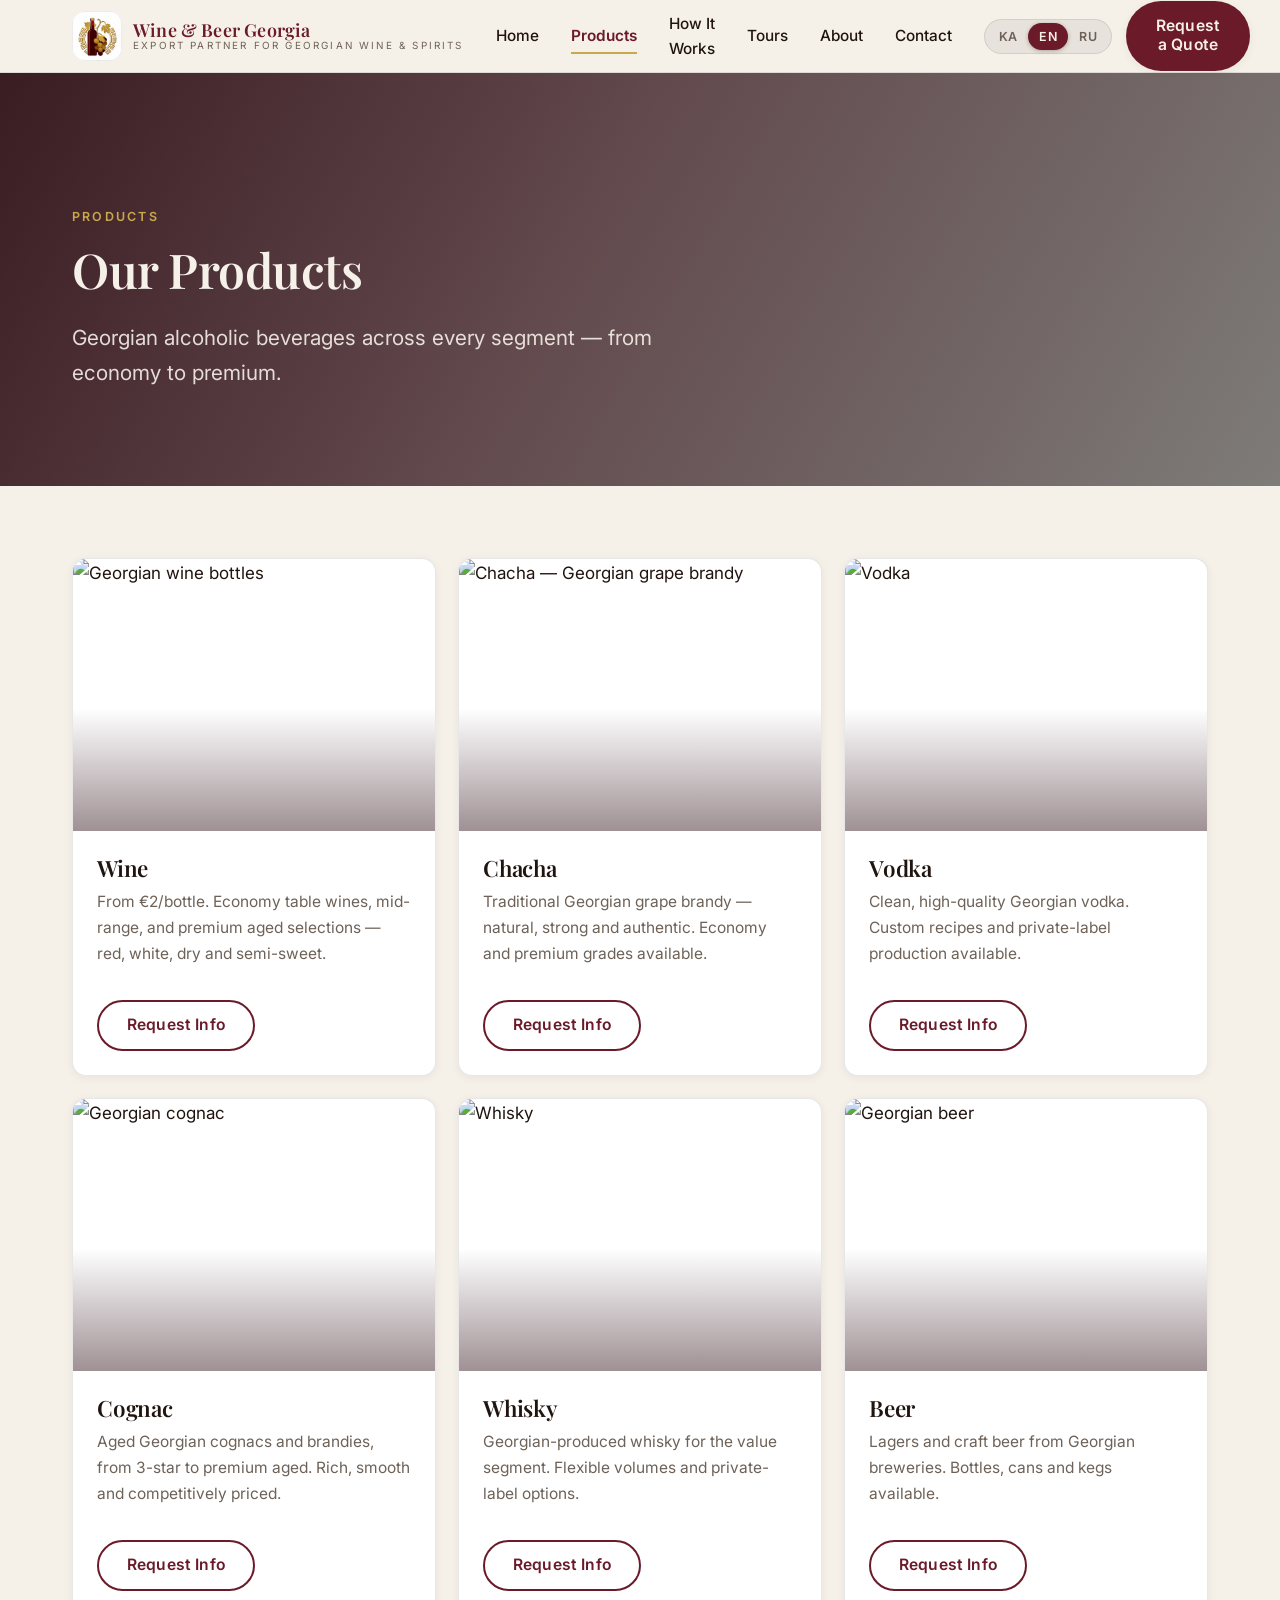
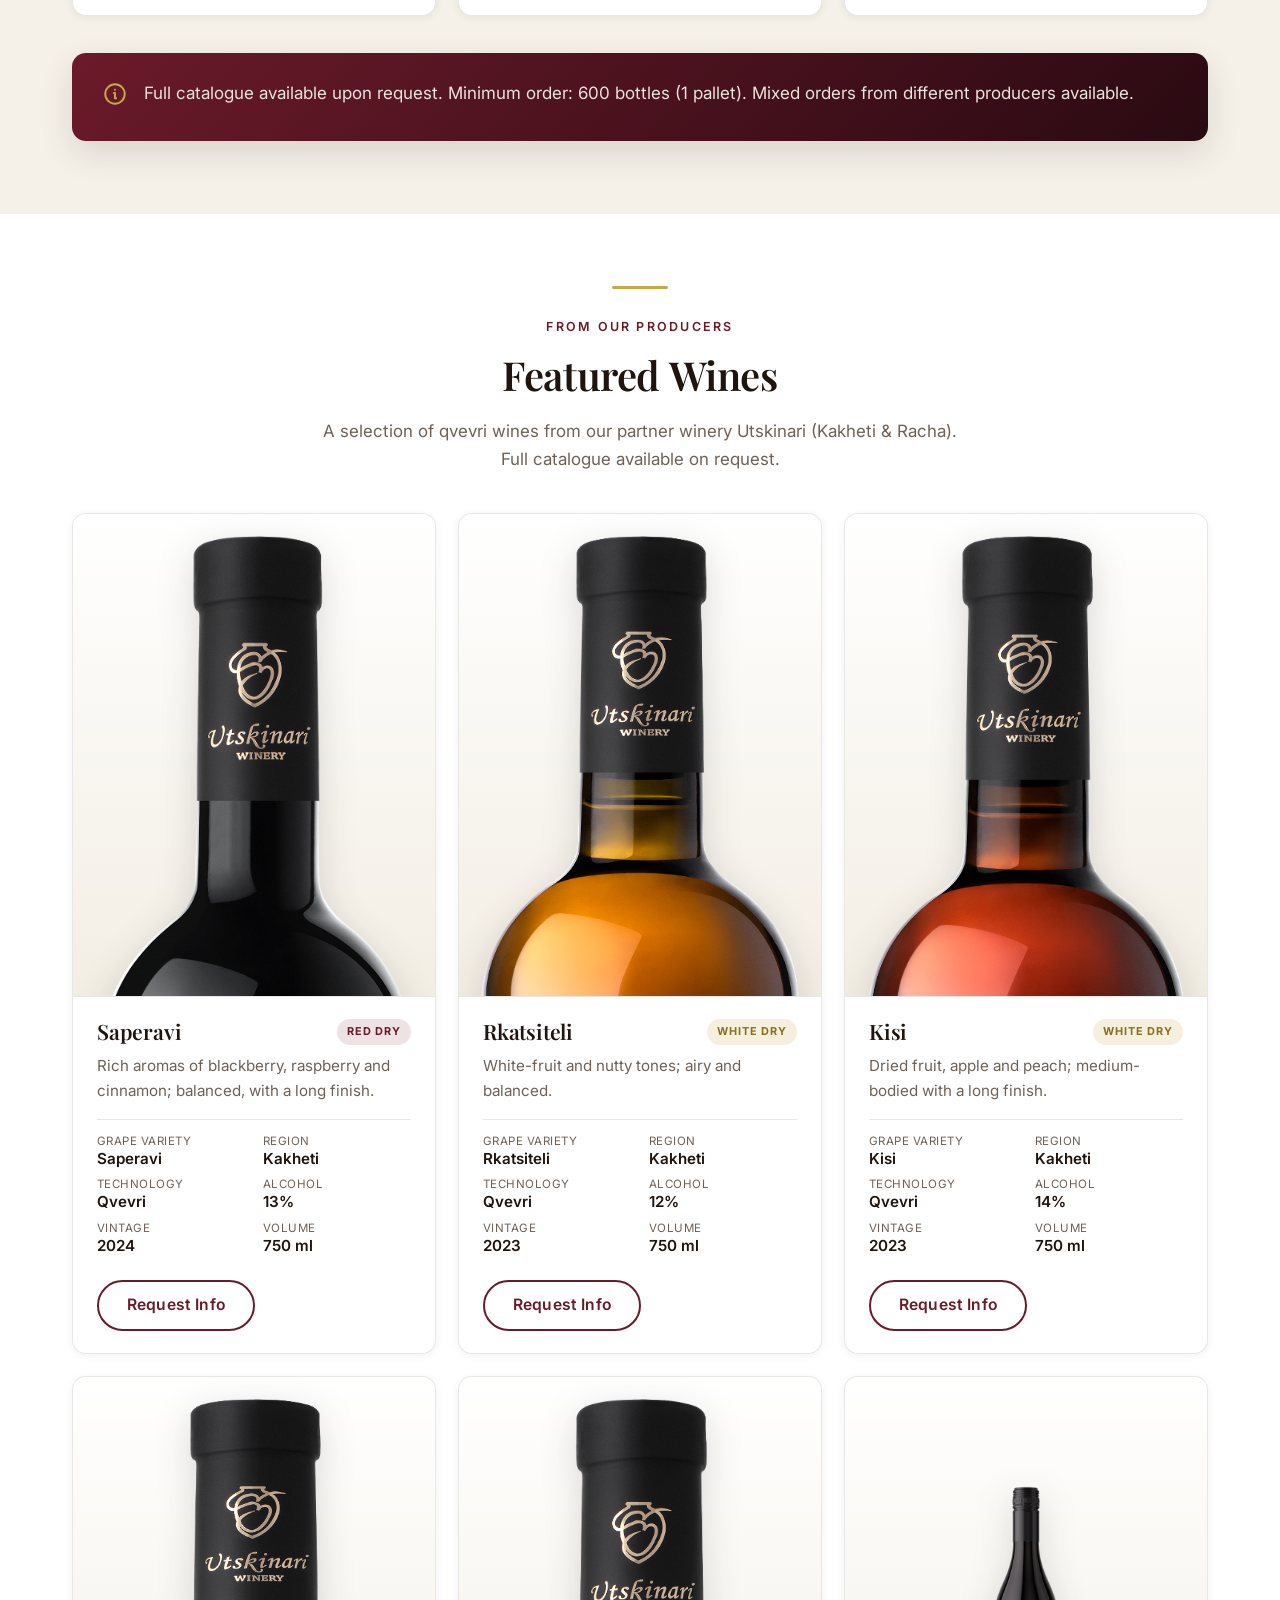
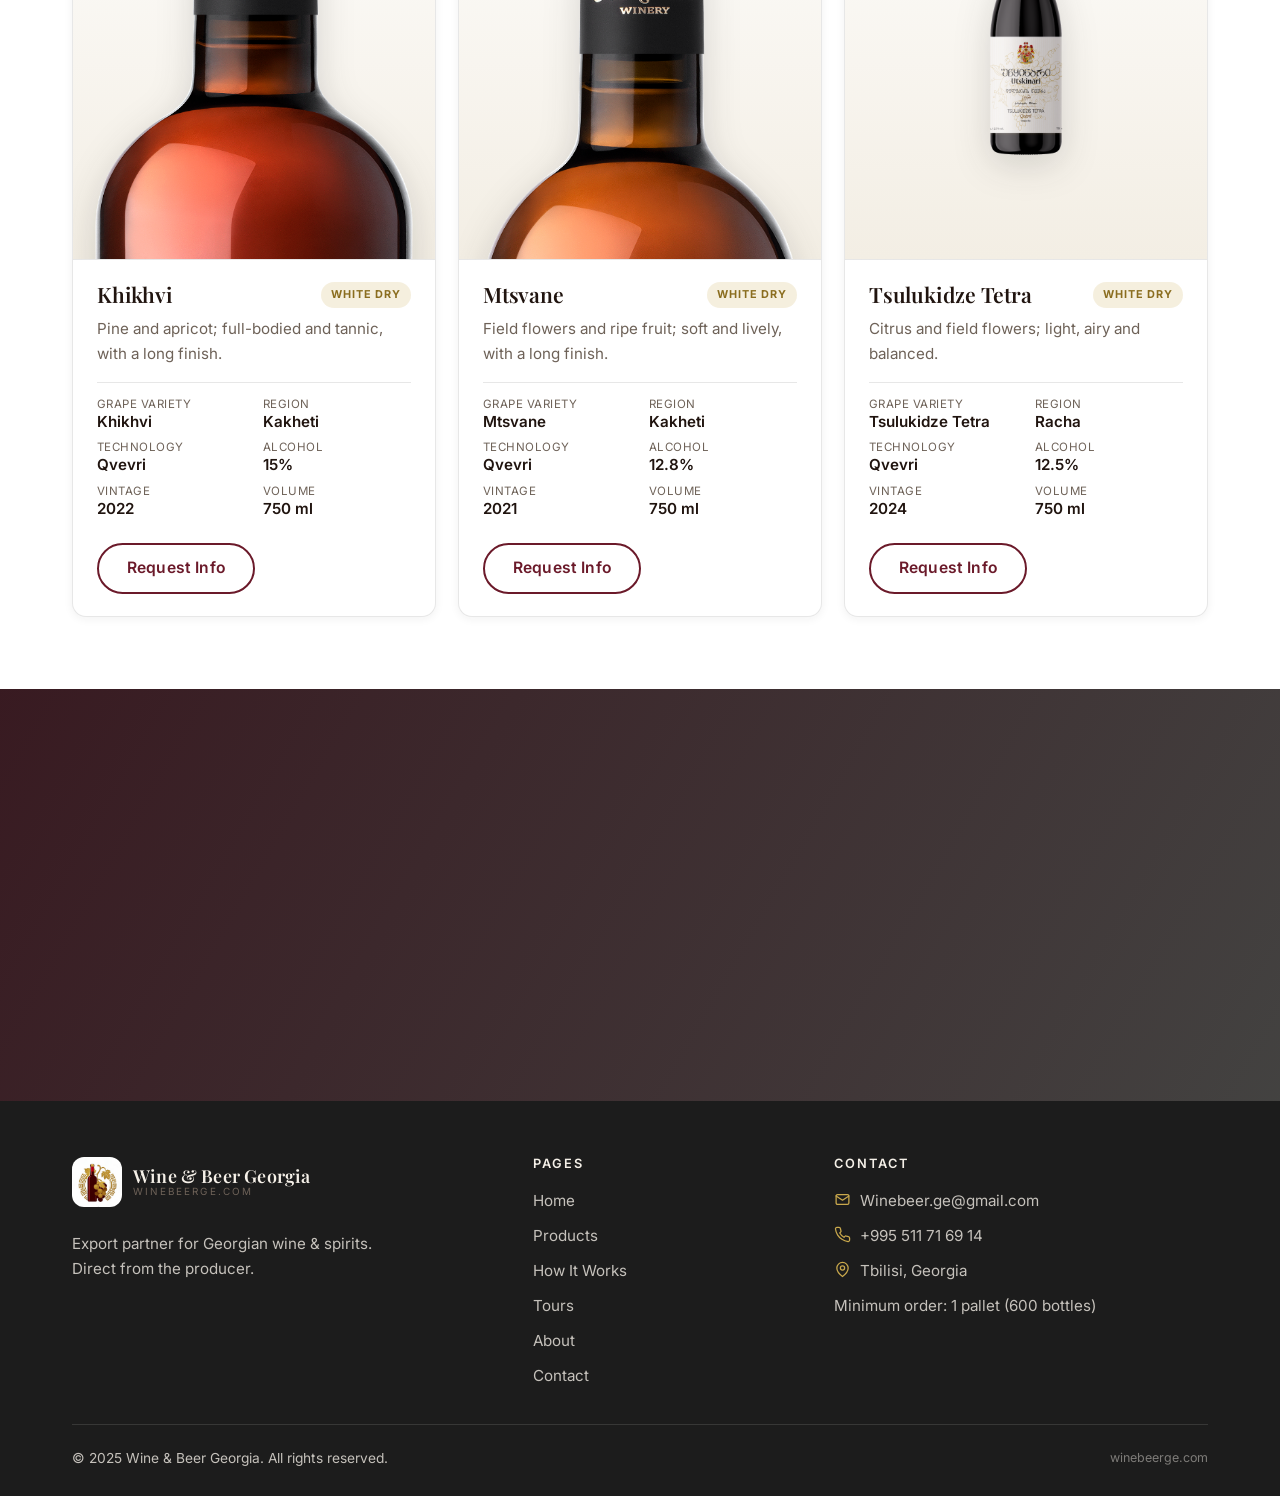
==== products.html @ d8cf7603 "Sync full website to repo 6 pages, EN/RU/KA i18n, wine catalogue (Utskinari), Web3Forms contact form" ====
<!DOCTYPE html>
<html lang="en" data-lang="en">
<head>
  <meta charset="UTF-8" />
  <meta name="viewport" content="width=device-width, initial-scale=1.0" />
  <title data-i18n="meta.products.title">Products — Wine &amp; Beer Georgia</title>
  <meta name="description" content="Georgian wine, chacha, vodka, cognac, whisky and beer across every segment — from economy to premium. Minimum order 1 pallet, mixed orders available." />

  <link rel="preconnect" href="https://fonts.googleapis.com" />
  <link rel="preconnect" href="https://fonts.gstatic.com" crossorigin />
  <link href="https://fonts.googleapis.com/css2?family=Playfair+Display:wght@500;600;700&family=Inter:wght@400;500;600;700&family=Noto+Sans+Georgian:wght@400;500;600;700&display=swap" rel="stylesheet" />

  <link rel="stylesheet" href="css/styles.css" />
  <link rel="icon" href="data:image/svg+xml,<svg xmlns='http://www.w3.org/2000/svg' viewBox='0 0 32 32'><rect width='32' height='32' rx='7' fill='%236B1A2A'/><text x='16' y='22' font-size='17' font-family='Georgia,serif' fill='%23C9A84C' text-anchor='middle'>W</text></svg>" />
</head>
<body>

  <!-- ===================== HEADER ===================== -->
  <header class="site-header">
    <div class="container nav">
      <a class="brand" href="index.html" aria-label="Wine &amp; Beer Georgia — home">
        <span class="brand-logo" aria-hidden="true"></span>
        <span class="brand-text">
          <span class="brand-name">Wine &amp; Beer Georgia</span>
          <span class="brand-sub" data-i18n="common.tagline">Export partner for Georgian wine &amp; spirits</span>
        </span>
      </a>
      <nav class="nav-menu" aria-label="Main navigation">
        <a href="index.html" data-i18n="nav.home">Home</a>
        <a href="products.html" aria-current="page" data-i18n="nav.products">Products</a>
        <a href="how-it-works.html" data-i18n="nav.howItWorks">How It Works</a>
        <a href="tours.html" data-i18n="nav.tours">Tours</a>
        <a href="about.html" data-i18n="nav.about">About</a>
        <a href="contact.html" data-i18n="nav.contact">Contact</a>
        <a class="btn btn--primary nav-cta-mobile" href="contact.html" data-i18n="common.requestQuote">Request a Quote</a>
      </nav>
      <div class="nav-actions">
        <div class="lang-switch" role="group" aria-label="Language">
          <button class="lang-btn" type="button" data-lang="ka" aria-pressed="false">KA</button>
          <button class="lang-btn" type="button" data-lang="en" aria-pressed="true">EN</button>
          <button class="lang-btn" type="button" data-lang="ru" aria-pressed="false">RU</button>
        </div>
        <a class="btn btn--primary nav-cta" href="contact.html" data-i18n="common.requestQuote">Request a Quote</a>
        <button class="nav-toggle" type="button" aria-label="Toggle menu" aria-expanded="false">
          <span></span>
        </button>
      </div>
    </div>
  </header>

  <main>
    <!-- ============================ PAGE HERO ============================ -->
    <!-- TODO: replace Unsplash placeholder with a real product / cellar photo -->
    <section class="hero page-hero" style="--hero-img: url('https://images.unsplash.com/photo-1553361371-9b22f78e8b1d?auto=format&fit=crop&w=1900&q=80');">
      <div class="container">
        <div class="hero-content">
          <span class="eyebrow" data-i18n="nav.products">Products</span>
          <h1 data-i18n="products.title">Our Products</h1>
          <p class="hero-sub" data-i18n="products.subtitle">Georgian alcoholic beverages across every segment — from economy to premium.</p>
        </div>
      </div>
    </section>

    <!-- ========================== PRODUCT CARDS ========================== -->
    <section class="section section--cream">
      <div class="container">
        <div class="grid product-grid">

          <!-- Wine -->
          <article class="product-card" data-reveal data-delay="1">
            <div class="product-media">
              <!-- TODO: replace with a real product photo -->
              <img src="https://images.unsplash.com/photo-1553361371-9b22f78e8b1d?auto=format&fit=crop&w=800&q=80" alt="Georgian wine bottles" loading="lazy" />
            </div>
            <div class="product-body">
              <h3 data-i18n="products.wine.title">Wine</h3>
              <p data-i18n="products.wine.desc">From €2/bottle. Economy table wines, mid-range, and premium aged selections — red, white, dry and semi-sweet.</p>
              <a class="btn btn--outline" href="contact.html" data-i18n="common.requestInfo">Request Info</a>
            </div>
          </article>

          <!-- Chacha -->
          <article class="product-card" data-reveal data-delay="2">
            <div class="product-media">
              <img src="https://images.unsplash.com/photo-1591704951890-0862b2e98acb?auto=format&fit=crop&w=800&q=80" alt="Chacha — Georgian grape brandy" loading="lazy" />
            </div>
            <div class="product-body">
              <h3 data-i18n="products.chacha.title">Chacha</h3>
              <p data-i18n="products.chacha.desc">Traditional Georgian grape brandy — natural, strong and authentic. Economy and premium grades available.</p>
              <a class="btn btn--outline" href="contact.html" data-i18n="common.requestInfo">Request Info</a>
            </div>
          </article>

          <!-- Vodka -->
          <article class="product-card" data-reveal data-delay="3">
            <div class="product-media">
              <img src="https://images.unsplash.com/photo-1676105797668-458c2c007d05?auto=format&fit=crop&w=800&q=80" alt="Vodka" loading="lazy" />
            </div>
            <div class="product-body">
              <h3 data-i18n="products.vodka.title">Vodka</h3>
              <p data-i18n="products.vodka.desc">Clean, high-quality Georgian vodka. Custom recipes and private-label production available.</p>
              <a class="btn btn--outline" href="contact.html" data-i18n="common.requestInfo">Request Info</a>
            </div>
          </article>

          <!-- Cognac -->
          <article class="product-card" data-reveal data-delay="1">
            <div class="product-media">
              <img src="https://images.unsplash.com/photo-1641214411085-16d56eb5c3ea?auto=format&fit=crop&w=800&q=80" alt="Georgian cognac" loading="lazy" />
            </div>
            <div class="product-body">
              <h3 data-i18n="products.cognac.title">Cognac</h3>
              <p data-i18n="products.cognac.desc">Aged Georgian cognacs and brandies, from 3-star to premium aged. Rich, smooth and competitively priced.</p>
              <a class="btn btn--outline" href="contact.html" data-i18n="common.requestInfo">Request Info</a>
            </div>
          </article>

          <!-- Whisky -->
          <article class="product-card" data-reveal data-delay="2">
            <div class="product-media">
              <img src="https://images.unsplash.com/photo-1615887625746-f3d2aa27e048?auto=format&fit=crop&w=800&q=80" alt="Whisky" loading="lazy" />
            </div>
            <div class="product-body">
              <h3 data-i18n="products.whisky.title">Whisky</h3>
              <p data-i18n="products.whisky.desc">Georgian-produced whisky for the value segment. Flexible volumes and private-label options.</p>
              <a class="btn btn--outline" href="contact.html" data-i18n="common.requestInfo">Request Info</a>
            </div>
          </article>

          <!-- Beer -->
          <article class="product-card" data-reveal data-delay="3">
            <div class="product-media">
              <img src="https://images.unsplash.com/photo-1535958636474-b021ee887b13?auto=format&fit=crop&w=800&q=80" alt="Georgian beer" loading="lazy" />
            </div>
            <div class="product-body">
              <h3 data-i18n="products.beer.title">Beer</h3>
              <p data-i18n="products.beer.desc">Lagers and craft beer from Georgian breweries. Bottles, cans and kegs available.</p>
              <a class="btn btn--outline" href="contact.html" data-i18n="common.requestInfo">Request Info</a>
            </div>
          </article>

        </div>

        <!-- Catalogue / MOQ note -->
        <div class="note-banner" data-reveal>
          <span class="icon" aria-hidden="true">
            <svg viewBox="0 0 24 24" fill="none" stroke="currentColor" stroke-width="1.8" stroke-linecap="round" stroke-linejoin="round"><circle cx="12" cy="12" r="9"/><path d="M12 8h.01M11 11h1v5h1"/></svg>
          </span>
          <p data-i18n="products.note">Full catalogue available upon request. Minimum order: 600 bottles (1 pallet). Mixed orders from different producers available.</p>
        </div>
      </div>
    </section>

    <!-- ===================== FEATURED WINES (real catalogue) ===================== -->
    <!-- Photos & specs sourced from partner winery "Utskinari" (Kakheti / Racha).
         TODO: add featured positions for other producers and categories. -->
    <section class="section section--white">
      <div class="container">
        <div class="section-head section-head--center" data-reveal>
          <div class="accent-line"></div>
          <span class="eyebrow" data-i18n="products.wines.eyebrow">From Our Producers</span>
          <h2 class="section-title" data-i18n="products.wines.title">Featured Wines</h2>
          <p class="section-sub" data-i18n="products.wines.subtitle">A selection of qvevri wines from our partner winery Utskinari (Kakheti &amp; Racha). Full catalogue available on request.</p>
        </div>

        <div class="grid wine-grid">

          <!-- Saperavi -->
          <article class="wine-card" data-reveal data-delay="1">
            <div class="wine-media"><img src="assets/wines/saperavi.png" alt="Saperavi Qvevri — Utskinari" loading="lazy" /></div>
            <div class="wine-body">
              <div class="wine-head">
                <h3>Saperavi</h3>
                <span class="wine-badge wine-badge--red" data-i18n="products.type.reddry">Red dry</span>
              </div>
              <p class="wine-note" data-i18n="products.wine.saperavi.note">Rich aromas of blackberry, raspberry and cinnamon; balanced, with a long finish.</p>
              <ul class="wine-specs">
                <li><span data-i18n="products.spec.variety">Grape variety</span><b>Saperavi</b></li>
                <li><span data-i18n="products.spec.region">Region</span><b>Kakheti</b></li>
                <li><span data-i18n="products.spec.tech">Technology</span><b>Qvevri</b></li>
                <li><span data-i18n="products.spec.alcohol">Alcohol</span><b>13%</b></li>
                <li><span data-i18n="products.spec.vintage">Vintage</span><b>2024</b></li>
                <li><span data-i18n="products.spec.volume">Volume</span><b>750 ml</b></li>
              </ul>
              <a class="btn btn--outline" href="contact.html" data-i18n="common.requestInfo">Request Info</a>
            </div>
          </article>

          <!-- Rkatsiteli -->
          <article class="wine-card" data-reveal data-delay="2">
            <div class="wine-media"><img src="assets/wines/rkatsiteli.png" alt="Rkatsiteli Qvevri — Utskinari" loading="lazy" /></div>
            <div class="wine-body">
              <div class="wine-head">
                <h3>Rkatsiteli</h3>
                <span class="wine-badge wine-badge--amber" data-i18n="products.type.whitedry">White dry</span>
              </div>
              <p class="wine-note" data-i18n="products.wine.rkatsiteli.note">White-fruit and nutty tones; airy and balanced.</p>
              <ul class="wine-specs">
                <li><span data-i18n="products.spec.variety">Grape variety</span><b>Rkatsiteli</b></li>
                <li><span data-i18n="products.spec.region">Region</span><b>Kakheti</b></li>
                <li><span data-i18n="products.spec.tech">Technology</span><b>Qvevri</b></li>
                <li><span data-i18n="products.spec.alcohol">Alcohol</span><b>12%</b></li>
                <li><span data-i18n="products.spec.vintage">Vintage</span><b>2023</b></li>
                <li><span data-i18n="products.spec.volume">Volume</span><b>750 ml</b></li>
              </ul>
              <a class="btn btn--outline" href="contact.html" data-i18n="common.requestInfo">Request Info</a>
            </div>
          </article>

          <!-- Kisi -->
          <article class="wine-card" data-reveal data-delay="3">
            <div class="wine-media"><img src="assets/wines/kisi.png" alt="Kisi Qvevri — Utskinari" loading="lazy" /></div>
            <div class="wine-body">
              <div class="wine-head">
                <h3>Kisi</h3>
                <span class="wine-badge wine-badge--amber" data-i18n="products.type.whitedry">White dry</span>
              </div>
              <p class="wine-note" data-i18n="products.wine.kisi.note">Dried fruit, apple and peach; medium-bodied with a long finish.</p>
              <ul class="wine-specs">
                <li><span data-i18n="products.spec.variety">Grape variety</span><b>Kisi</b></li>
                <li><span data-i18n="products.spec.region">Region</span><b>Kakheti</b></li>
                <li><span data-i18n="products.spec.tech">Technology</span><b>Qvevri</b></li>
                <li><span data-i18n="products.spec.alcohol">Alcohol</span><b>14%</b></li>
                <li><span data-i18n="products.spec.vintage">Vintage</span><b>2023</b></li>
                <li><span data-i18n="products.spec.volume">Volume</span><b>750 ml</b></li>
              </ul>
              <a class="btn btn--outline" href="contact.html" data-i18n="common.requestInfo">Request Info</a>
            </div>
          </article>

          <!-- Khikhvi -->
          <article class="wine-card" data-reveal data-delay="1">
            <div class="wine-media"><img src="assets/wines/khikhvi.png" alt="Khikhvi Qvevri — Utskinari" loading="lazy" /></div>
            <div class="wine-body">
              <div class="wine-head">
                <h3>Khikhvi</h3>
                <span class="wine-badge wine-badge--amber" data-i18n="products.type.whitedry">White dry</span>
              </div>
              <p class="wine-note" data-i18n="products.wine.khikhvi.note">Pine and apricot; full-bodied and tannic, with a long finish.</p>
              <ul class="wine-specs">
                <li><span data-i18n="products.spec.variety">Grape variety</span><b>Khikhvi</b></li>
                <li><span data-i18n="products.spec.region">Region</span><b>Kakheti</b></li>
                <li><span data-i18n="products.spec.tech">Technology</span><b>Qvevri</b></li>
                <li><span data-i18n="products.spec.alcohol">Alcohol</span><b>15%</b></li>
                <li><span data-i18n="products.spec.vintage">Vintage</span><b>2022</b></li>
                <li><span data-i18n="products.spec.volume">Volume</span><b>750 ml</b></li>
              </ul>
              <a class="btn btn--outline" href="contact.html" data-i18n="common.requestInfo">Request Info</a>
            </div>
          </article>

          <!-- Mtsvane -->
          <article class="wine-card" data-reveal data-delay="2">
            <div class="wine-media"><img src="assets/wines/mtsvane.png" alt="Mtsvane Qvevri — Utskinari" loading="lazy" /></div>
            <div class="wine-body">
              <div class="wine-head">
                <h3>Mtsvane</h3>
                <span class="wine-badge wine-badge--amber" data-i18n="products.type.whitedry">White dry</span>
              </div>
              <p class="wine-note" data-i18n="products.wine.mtsvane.note">Field flowers and ripe fruit; soft and lively, with a long finish.</p>
              <ul class="wine-specs">
                <li><span data-i18n="products.spec.variety">Grape variety</span><b>Mtsvane</b></li>
                <li><span data-i18n="products.spec.region">Region</span><b>Kakheti</b></li>
                <li><span data-i18n="products.spec.tech">Technology</span><b>Qvevri</b></li>
                <li><span data-i18n="products.spec.alcohol">Alcohol</span><b>12.8%</b></li>
                <li><span data-i18n="products.spec.vintage">Vintage</span><b>2021</b></li>
                <li><span data-i18n="products.spec.volume">Volume</span><b>750 ml</b></li>
              </ul>
              <a class="btn btn--outline" href="contact.html" data-i18n="common.requestInfo">Request Info</a>
            </div>
          </article>

          <!-- Tsulukidze Tetra -->
          <article class="wine-card" data-reveal data-delay="3">
            <div class="wine-media"><img src="assets/wines/tsulukidze-tetra.png" alt="Tsulukidze Tetra Qvevri — Utskinari" loading="lazy" /></div>
            <div class="wine-body">
              <div class="wine-head">
                <h3>Tsulukidze Tetra</h3>
                <span class="wine-badge wine-badge--amber" data-i18n="products.type.whitedry">White dry</span>
              </div>
              <p class="wine-note" data-i18n="products.wine.tetra.note">Citrus and field flowers; light, airy and balanced.</p>
              <ul class="wine-specs">
                <li><span data-i18n="products.spec.variety">Grape variety</span><b>Tsulukidze Tetra</b></li>
                <li><span data-i18n="products.spec.region">Region</span><b>Racha</b></li>
                <li><span data-i18n="products.spec.tech">Technology</span><b>Qvevri</b></li>
                <li><span data-i18n="products.spec.alcohol">Alcohol</span><b>12.5%</b></li>
                <li><span data-i18n="products.spec.vintage">Vintage</span><b>2024</b></li>
                <li><span data-i18n="products.spec.volume">Volume</span><b>750 ml</b></li>
              </ul>
              <a class="btn btn--outline" href="contact.html" data-i18n="common.requestInfo">Request Info</a>
            </div>
          </article>

        </div>
      </div>
    </section>

    <!-- ========================== CTA BAND ========================== -->
    <section class="cta-band" style="--band-img: url('https://images.unsplash.com/photo-1506377247377-2a5b3b417ebb?auto=format&fit=crop&w=1900&q=80');">
      <div class="container" data-reveal>
        <h2 data-i18n="home.ctaband.title">Ready to source Georgian beverages?</h2>
        <p data-i18n="home.ctaband.text">Tell us what you need — we'll find the right producer and the best price.</p>
        <a class="btn btn--gold btn--lg" href="contact.html" data-i18n="common.requestQuote">Request a Quote</a>
      </div>
    </section>
  </main>

  <!-- ===================== FOOTER ===================== -->
  <footer class="site-footer">
    <div class="container">
      <div class="footer-grid">
        <div class="footer-brand">
          <a class="brand" href="index.html">
            <span class="brand-logo" aria-hidden="true"></span>
            <span class="brand-text">
              <span class="brand-name">Wine &amp; Beer Georgia</span>
              <span class="brand-sub">winebeerge.com</span>
            </span>
          </a>
          <p class="footer-tagline" data-i18n="footer.tagline">Export partner for Georgian wine &amp; spirits. Direct from the producer.</p>
        </div>
        <div class="footer-col">
          <h4 data-i18n="footer.links.title">Pages</h4>
          <ul>
            <li><a href="index.html" data-i18n="nav.home">Home</a></li>
            <li><a href="products.html" data-i18n="nav.products">Products</a></li>
            <li><a href="how-it-works.html" data-i18n="nav.howItWorks">How It Works</a></li>
            <li><a href="tours.html" data-i18n="nav.tours">Tours</a></li>
            <li><a href="about.html" data-i18n="nav.about">About</a></li>
            <li><a href="contact.html" data-i18n="nav.contact">Contact</a></li>
          </ul>
        </div>
        <div class="footer-col">
          <h4 data-i18n="footer.contact.title">Contact</h4>
          <!-- TODO: replace with real contact details -->
          <ul class="footer-contact">
            <li>
              <svg viewBox="0 0 24 24" fill="none" stroke="currentColor" stroke-width="1.8" stroke-linecap="round" stroke-linejoin="round"><rect x="3" y="5" width="18" height="14" rx="2"/><path d="m3 7 9 6 9-6"/></svg>
              <a href="mailto:Winebeer.ge@gmail.com">Winebeer.ge@gmail.com</a>
            </li>
            <li>
              <svg viewBox="0 0 24 24" fill="none" stroke="currentColor" stroke-width="1.8" stroke-linecap="round" stroke-linejoin="round"><path d="M22 16.9v3a2 2 0 0 1-2.2 2 19.8 19.8 0 0 1-8.6-3.1 19.5 19.5 0 0 1-6-6A19.8 19.8 0 0 1 2.1 4.2 2 2 0 0 1 4.1 2h3a2 2 0 0 1 2 1.7c.1 1 .4 1.9.7 2.8a2 2 0 0 1-.5 2.1L8.1 9.9a16 16 0 0 0 6 6l1.3-1.3a2 2 0 0 1 2.1-.4c.9.3 1.8.6 2.8.7a2 2 0 0 1 1.7 2Z"/></svg>
              <a href="https://wa.me/995511716914">+995 511 71 69 14</a>
            </li>
            <li>
              <svg viewBox="0 0 24 24" fill="none" stroke="currentColor" stroke-width="1.8" stroke-linecap="round" stroke-linejoin="round"><path d="M20 10c0 6-8 12-8 12s-8-6-8-12a8 8 0 0 1 16 0Z"/><circle cx="12" cy="10" r="3"/></svg>
              <span>Tbilisi, Georgia</span>
            </li>
            <li data-i18n="footer.contact.note">Minimum order: 1 pallet (600 bottles)</li>
          </ul>
        </div>
      </div>
      <div class="footer-bottom">
        <span data-i18n="footer.rights">© 2025 Wine &amp; Beer Georgia. All rights reserved.</span>
        <span class="todo">winebeerge.com</span>
      </div>
    </div>
  </footer>

  <script src="js/translations.js"></script>
  <script src="js/main.js"></script>
</body>
</html>
---- css/styles.css ----
/* ============================================================================
   Wine & Beer Georgia — styles.css
   Palette: burgundy #6B1A2A · gold #C9A84C · cream #F5F0E8 · charcoal #1C1C1C
   Fonts:   Playfair Display (headings) · Inter (body) · Noto Sans Georgian (KA)
   Mobile-first, responsive, B2B-premium aesthetic.
============================================================================ */

/* ---------------------------------- Tokens -------------------------------- */
:root {
  --burgundy: #6B1A2A;
  --burgundy-dark: #4E1220;
  --burgundy-deep: #2A0A12;
  --gold: #C9A84C;
  --gold-soft: #D9BE70;
  --cream: #F5F0E8;
  --cream-dark: #ECE3D4;
  --charcoal: #1C1C1C;
  --charcoal-soft: #2A2A2A;
  --ink: #20140F;
  --muted: #6E6258;
  --line: rgba(28, 28, 28, 0.10);
  --white: #ffffff;

  --font-head: "Playfair Display", Georgia, "Times New Roman", serif;
  --font-body: "Inter", system-ui, -apple-system, "Segoe UI", Roboto, sans-serif;
  --font-ka: "Noto Sans Georgian", "BPG Nino Mtavruli", var(--font-body);

  --maxw: 1180px;
  --radius: 14px;
  --radius-sm: 9px;
  --shadow-sm: 0 2px 10px rgba(28, 28, 28, 0.06);
  --shadow-md: 0 12px 34px rgba(28, 28, 28, 0.12);
  --shadow-lg: 0 26px 60px rgba(42, 10, 18, 0.22);
  --ease: cubic-bezier(0.22, 0.61, 0.36, 1);
  --header-h: 72px;
}

/* When Georgian is active, switch the whole UI to a Georgian-capable font. */
html[data-lang="ka"] {
  --font-head: "Noto Sans Georgian", "BPG Nino Mtavruli", "Playfair Display", serif;
  --font-body: "Noto Sans Georgian", "BPG Nino Mtavruli", "Inter", sans-serif;
}

/* ---------------------------------- Reset --------------------------------- */
*, *::before, *::after { box-sizing: border-box; }

html { scroll-behavior: smooth; -webkit-text-size-adjust: 100%; }

body {
  margin: 0;
  font-family: var(--font-body);
  color: var(--ink);
  background: var(--cream);
  line-height: 1.65;
  font-size: 17px;
  overflow-x: clip; /* guard against any element causing horizontal page shift */
  -webkit-font-smoothing: antialiased;
  -moz-osx-font-smoothing: grayscale;
}

body.nav-locked { overflow: hidden; }

img { max-width: 100%; display: block; }

a { color: inherit; text-decoration: none; }

h1, h2, h3, h4 {
  font-family: var(--font-head);
  font-weight: 600;
  line-height: 1.16;
  margin: 0 0 0.5em;
  color: var(--ink);
  letter-spacing: -0.01em;
}

p { margin: 0 0 1em; }

::selection { background: var(--gold); color: var(--charcoal); }

:focus-visible {
  outline: 3px solid var(--gold);
  outline-offset: 2px;
  border-radius: 4px;
}

/* --------------------------------- Layout --------------------------------- */
.container {
  width: 100%;
  max-width: var(--maxw);
  margin: 0 auto;
  padding: 0 22px;
}

.section { padding: 72px 0; }
.section--tight { padding: 52px 0; }
.section--cream { background: var(--cream); }
.section--white { background: var(--white); }
.section--dark { background: var(--charcoal); color: var(--cream); }
.section--dark h1, .section--dark h2, .section--dark h3 { color: var(--cream); }

.section-head { max-width: 660px; margin: 0 0 40px; }
.section-head--center { margin-left: auto; margin-right: auto; text-align: center; }

.eyebrow {
  display: inline-block;
  font-family: var(--font-body);
  font-size: 0.78rem;
  font-weight: 600;
  letter-spacing: 0.18em;
  text-transform: uppercase;
  color: var(--burgundy);
  margin-bottom: 14px;
}
.section--dark .eyebrow,
.hero .eyebrow { color: var(--gold); }

.section-title { font-size: clamp(1.7rem, 4vw, 2.5rem); }
.section-sub { color: var(--muted); font-size: 1.06rem; margin: 0; }
.section--dark .section-sub { color: rgba(245, 240, 232, 0.78); }

/* gold divider accent */
.accent-line {
  width: 56px; height: 3px;
  background: var(--gold);
  border-radius: 3px;
  margin: 0 0 22px;
}
.section-head--center .accent-line { margin-left: auto; margin-right: auto; }

/* --------------------------------- Buttons -------------------------------- */
.btn {
  display: inline-flex;
  align-items: center;
  justify-content: center;
  gap: 10px;
  font-family: var(--font-body);
  font-weight: 600;
  font-size: 0.98rem;
  letter-spacing: 0.01em;
  padding: 14px 28px;
  border-radius: 50px;
  border: 2px solid transparent;
  cursor: pointer;
  transition: transform 0.18s var(--ease), background 0.2s var(--ease),
              color 0.2s var(--ease), box-shadow 0.2s var(--ease), border-color 0.2s var(--ease);
  text-align: center;
  line-height: 1.2;
}
.btn:hover { transform: translateY(-2px); }
.btn:active { transform: translateY(0); }

.btn--primary { background: var(--burgundy); color: var(--cream); box-shadow: var(--shadow-sm); }
.btn--primary:hover { background: var(--burgundy-dark); box-shadow: var(--shadow-md); }

.btn--gold { background: var(--gold); color: var(--charcoal); }
.btn--gold:hover { background: var(--gold-soft); box-shadow: var(--shadow-md); }

.btn--ghost { background: transparent; color: var(--cream); border-color: rgba(245, 240, 232, 0.55); }
.btn--ghost:hover { border-color: var(--gold); color: var(--gold); }

.btn--outline { background: transparent; color: var(--burgundy); border-color: var(--burgundy); }
.btn--outline:hover { background: var(--burgundy); color: var(--cream); }

.btn--block { width: 100%; }
.btn--lg { padding: 17px 36px; font-size: 1.05rem; }

/* ------------------------------- Site header ------------------------------ */
.site-header {
  position: sticky;
  top: 0;
  z-index: 100;
  background: rgba(245, 240, 232, 0.86);
  backdrop-filter: saturate(140%) blur(12px);
  -webkit-backdrop-filter: saturate(140%) blur(12px);
  border-bottom: 1px solid var(--line);
  transition: box-shadow 0.25s var(--ease), background 0.25s var(--ease);
}
.site-header.is-scrolled { box-shadow: var(--shadow-sm); background: rgba(245, 240, 232, 0.96); }

.nav {
  display: flex;
  align-items: center;
  justify-content: space-between;
  gap: 18px;
  height: var(--header-h);
}

.brand { display: inline-flex; align-items: center; gap: 11px; flex-shrink: 0; }
.brand-mark {
  width: 38px; height: 38px;
  border-radius: 50%;
  background: linear-gradient(150deg, var(--burgundy), var(--burgundy-deep));
  color: var(--gold);
  display: grid; place-items: center;
  font-family: var(--font-head);
  font-size: 1.18rem;
  font-weight: 700;
  border: 1.5px solid var(--gold);
  flex-shrink: 0;
}
/* Emblem-only logo badge (the full logo's misspelled text is cropped out of frame). */
.brand-logo {
  width: 50px; height: 50px;
  flex-shrink: 0;
  border-radius: 12px;
  background-color: #fff;
  background-image: url("../assets/logo-full.png");
  background-repeat: no-repeat;
  background-position: center 20%;
  background-size: 188% auto;
  box-shadow: inset 0 0 0 1px rgba(28, 28, 28, 0.08);
}
.site-footer .brand-logo { box-shadow: inset 0 0 0 1px rgba(255, 255, 255, 0.12); }

.brand-text { display: flex; flex-direction: column; line-height: 1.05; }
.brand-name {
  font-family: var(--font-head);
  font-weight: 600;
  font-size: 1.12rem;
  color: var(--burgundy);
  letter-spacing: 0.01em;
}
.brand-sub {
  font-size: 0.62rem;
  letter-spacing: 0.22em;
  text-transform: uppercase;
  color: var(--muted);
}

/* nav menu */
.nav-menu { display: flex; align-items: center; gap: 4px; }
.nav-menu a {
  position: relative;
  font-weight: 500;
  font-size: 0.96rem;
  color: var(--ink);
  padding: 9px 14px;
  border-radius: 8px;
  transition: color 0.18s var(--ease), background 0.18s var(--ease);
}
.nav-menu a::after {
  content: "";
  position: absolute;
  left: 14px; right: 14px; bottom: 4px;
  height: 2px;
  background: var(--gold);
  transform: scaleX(0);
  transform-origin: left;
  transition: transform 0.22s var(--ease);
}
.nav-menu a:hover { color: var(--burgundy); }
.nav-menu a:hover::after,
.nav-menu a[aria-current="page"]::after { transform: scaleX(1); }
.nav-menu a[aria-current="page"] { color: var(--burgundy); font-weight: 600; }

.nav-actions { display: flex; align-items: center; gap: 14px; }

/* language switcher */
.lang-switch {
  display: inline-flex;
  align-items: center;
  background: rgba(28, 28, 28, 0.06);
  border: 1px solid var(--line);
  border-radius: 50px;
  padding: 3px;
}
.lang-btn {
  font-family: var(--font-body);
  font-size: 0.78rem;
  font-weight: 600;
  letter-spacing: 0.03em;
  color: var(--muted);
  background: transparent;
  border: none;
  cursor: pointer;
  padding: 6px 11px;
  border-radius: 50px;
  transition: background 0.18s var(--ease), color 0.18s var(--ease);
}
.lang-btn:hover { color: var(--burgundy); }
.lang-btn.is-active {
  background: var(--burgundy);
  color: var(--cream);
  box-shadow: 0 1px 4px rgba(42, 10, 18, 0.3);
}

.nav-cta { display: inline-flex; }

/* hamburger */
.nav-toggle {
  display: none;
  width: 44px; height: 44px;
  border: 1px solid var(--line);
  background: transparent;
  border-radius: 10px;
  cursor: pointer;
  position: relative;
}
.nav-toggle span,
.nav-toggle span::before,
.nav-toggle span::after {
  content: "";
  position: absolute;
  left: 50%; top: 50%;
  width: 20px; height: 2px;
  background: var(--burgundy);
  transform: translate(-50%, -50%);
  transition: transform 0.25s var(--ease), opacity 0.2s var(--ease);
}
.nav-toggle span::before { transform: translate(-50%, -7px); }
.nav-toggle span::after { transform: translate(-50%, 7px); }
.nav-toggle.is-open span { background: transparent; }
.nav-toggle.is-open span::before { transform: translate(-50%, 0) rotate(45deg); }
.nav-toggle.is-open span::after { transform: translate(-50%, 0) rotate(-45deg); }

/* ---------------------------------- Hero ---------------------------------- */
.hero {
  position: relative;
  color: var(--cream);
  padding: clamp(90px, 16vw, 168px) 0 clamp(80px, 12vw, 128px);
  overflow: hidden;
  isolation: isolate;
}
.hero::before {
  content: "";
  position: absolute;
  inset: 0;
  z-index: -2;
  background-image: var(--hero-img);
  background-size: cover;
  background-position: center;
  transform: scale(1.04);
  /* per-page: set --hero-img: url(...) inline on the .hero element */
}
.hero::after {
  content: "";
  position: absolute;
  inset: 0;
  z-index: -1;
  background:
    linear-gradient(120deg, rgba(42, 10, 18, 0.92) 0%, rgba(42, 10, 18, 0.72) 45%, rgba(28, 28, 28, 0.55) 100%);
}
.hero-content { max-width: 720px; }
.hero h1 {
  color: var(--cream);
  font-size: clamp(2.1rem, 6vw, 3.6rem);
  margin-bottom: 0.5em;
}
.hero p.hero-sub {
  font-size: clamp(1.05rem, 2.4vw, 1.3rem);
  color: rgba(245, 240, 232, 0.9);
  max-width: 600px;
  margin-bottom: 2em;
}
.hero-actions { display: flex; flex-wrap: wrap; gap: 14px; }

/* compact page hero (interior pages) */
.page-hero { padding: clamp(76px, 12vw, 128px) 0 clamp(54px, 8vw, 84px); }
.page-hero h1 { font-size: clamp(1.9rem, 5vw, 3rem); }
.page-hero p.hero-sub { margin-bottom: 0.6em; }

/* ------------------------------ Advantage grid ---------------------------- */
.grid { display: grid; gap: 22px; }
.grid--3 { grid-template-columns: 1fr; }
.grid--2 { grid-template-columns: 1fr; }

.advantage {
  background: var(--white);
  border: 1px solid var(--line);
  border-radius: var(--radius);
  padding: 28px 26px;
  box-shadow: var(--shadow-sm);
  transition: transform 0.22s var(--ease), box-shadow 0.22s var(--ease), border-color 0.22s var(--ease);
}
.advantage:hover {
  transform: translateY(-4px);
  box-shadow: var(--shadow-md);
  border-color: rgba(201, 168, 76, 0.5);
}
.advantage .icon {
  width: 52px; height: 52px;
  border-radius: 13px;
  background: linear-gradient(150deg, rgba(107, 26, 42, 0.1), rgba(201, 168, 76, 0.16));
  color: var(--burgundy);
  display: grid; place-items: center;
  margin-bottom: 18px;
}
.advantage .icon svg { width: 26px; height: 26px; }
.advantage h3 { font-size: 1.22rem; margin-bottom: 0.35em; }
.advantage p { color: var(--muted); margin: 0; font-size: 0.98rem; }

/* ------------------------------ Service cards ----------------------------- */
.service-card {
  position: relative;
  display: flex;
  flex-direction: column;
  background: var(--white);
  border: 1px solid var(--line);
  border-radius: var(--radius);
  overflow: hidden;
  box-shadow: var(--shadow-sm);
  transition: transform 0.22s var(--ease), box-shadow 0.22s var(--ease);
}
.service-card:hover { transform: translateY(-4px); box-shadow: var(--shadow-md); }
.service-card .body { padding: 26px; display: flex; flex-direction: column; flex: 1; }
.service-card h3 { font-size: 1.3rem; }
.service-card p { color: var(--muted); flex: 1; }
.service-card .more {
  margin-top: 14px;
  font-weight: 600;
  color: var(--burgundy);
  display: inline-flex;
  align-items: center;
  gap: 7px;
}
.service-card .more svg { width: 16px; height: 16px; transition: transform 0.2s var(--ease); }
.service-card:hover .more svg { transform: translateX(4px); }

/* ------------------------------ Product cards ----------------------------- */
.product-grid { grid-template-columns: 1fr; }
.product-card {
  display: flex;
  flex-direction: column;
  background: var(--white);
  border: 1px solid var(--line);
  border-radius: var(--radius);
  overflow: hidden;
  box-shadow: var(--shadow-sm);
  transition: transform 0.22s var(--ease), box-shadow 0.22s var(--ease);
}
.product-card:hover { transform: translateY(-5px); box-shadow: var(--shadow-lg); }
.product-media { position: relative; aspect-ratio: 4 / 3; overflow: hidden; }
.product-media img {
  width: 100%; height: 100%;
  object-fit: cover;
  transition: transform 0.6s var(--ease);
}
.product-card:hover .product-media img { transform: scale(1.06); }
.product-media::after {
  content: "";
  position: absolute; inset: 0;
  background: linear-gradient(180deg, rgba(42,10,18,0) 55%, rgba(42,10,18,0.45) 100%);
}
.product-body { padding: 24px; display: flex; flex-direction: column; flex: 1; }
.product-body h3 { font-size: 1.4rem; margin-bottom: 0.4em; }
.product-body p { color: var(--muted); flex: 1; font-size: 0.97rem; }
.product-body .btn { margin-top: 18px; align-self: flex-start; }

.note-banner {
  margin-top: 38px;
  background: linear-gradient(135deg, var(--burgundy), var(--burgundy-deep));
  color: var(--cream);
  border-radius: var(--radius);
  padding: 26px 30px;
  display: flex;
  align-items: flex-start;
  gap: 16px;
  box-shadow: var(--shadow-md);
}
.note-banner .icon { color: var(--gold); flex-shrink: 0; margin-top: 2px; }
.note-banner .icon svg { width: 26px; height: 26px; }
.note-banner p { margin: 0; color: rgba(245, 240, 232, 0.94); }

/* ------------------------------ Wine cards -------------------------------- */
.wine-grid { grid-template-columns: 1fr; }
.wine-card {
  display: flex;
  flex-direction: column;
  background: var(--white);
  border: 1px solid var(--line);
  border-radius: var(--radius);
  overflow: hidden;
  box-shadow: var(--shadow-sm);
  transition: transform 0.22s var(--ease), box-shadow 0.22s var(--ease);
}
.wine-card:hover { transform: translateY(-5px); box-shadow: var(--shadow-lg); }
.wine-media {
  background: linear-gradient(180deg, #ffffff 0%, #f3eee4 100%);
  aspect-ratio: 3 / 4;
  display: grid;
  place-items: center;
  padding: 22px;
  border-bottom: 1px solid var(--line);
  overflow: hidden;
}
.wine-media img {
  max-height: 100%;
  max-width: 100%;
  width: auto;
  height: auto;
  object-fit: contain;
  filter: drop-shadow(0 10px 18px rgba(28, 28, 28, 0.16));
  transition: transform 0.4s var(--ease);
}
.wine-card:hover .wine-media img { transform: translateY(-4px) scale(1.03); }
.wine-body { padding: 22px 24px; display: flex; flex-direction: column; flex: 1; }
.wine-head { display: flex; align-items: center; justify-content: space-between; gap: 10px; margin-bottom: 8px; }
.wine-head h3 { font-size: 1.32rem; margin: 0; }
.wine-badge {
  flex-shrink: 0;
  font-family: var(--font-body);
  font-size: 0.68rem;
  font-weight: 700;
  letter-spacing: 0.08em;
  text-transform: uppercase;
  padding: 4px 10px;
  border-radius: 50px;
  white-space: nowrap;
}
.wine-badge--red { background: rgba(107, 26, 42, 0.12); color: var(--burgundy); }
.wine-badge--amber { background: rgba(201, 168, 76, 0.18); color: #8a6d1f; }
.wine-note { color: var(--muted); font-size: 0.95rem; margin: 0 0 16px; }
.wine-specs {
  list-style: none;
  margin: 0 0 20px;
  padding: 14px 0 4px;
  border-top: 1px solid var(--line);
  display: grid;
  grid-template-columns: 1fr 1fr;
  gap: 9px 18px;
}
.wine-specs li { display: flex; flex-direction: column; line-height: 1.3; }
.wine-specs li span { font-size: 0.72rem; letter-spacing: 0.04em; text-transform: uppercase; color: var(--muted); }
.wine-specs li b { font-size: 0.95rem; color: var(--ink); font-weight: 600; }
.wine-body .btn { margin-top: auto; align-self: flex-start; }

/* ------------------------------ Process steps ----------------------------- */
.steps { display: grid; gap: 18px; counter-reset: step; }
.step {
  position: relative;
  display: grid;
  grid-template-columns: auto 1fr;
  gap: 20px;
  align-items: start;
  background: var(--white);
  border: 1px solid var(--line);
  border-radius: var(--radius);
  padding: 24px 26px;
  box-shadow: var(--shadow-sm);
  transition: transform 0.2s var(--ease), box-shadow 0.2s var(--ease);
}
.step:hover { transform: translateX(4px); box-shadow: var(--shadow-md); }
.step-num {
  width: 52px; height: 52px;
  border-radius: 50%;
  background: var(--cream);
  border: 2px solid var(--gold);
  color: var(--burgundy);
  font-family: var(--font-head);
  font-weight: 700;
  font-size: 1.4rem;
  display: grid; place-items: center;
  flex-shrink: 0;
}
.step h3 { font-size: 1.2rem; margin-bottom: 0.25em; }
.step p { color: var(--muted); margin: 0; }

/* --------------------------------- Stats ---------------------------------- */
.stats { grid-template-columns: repeat(2, 1fr); gap: 18px; }
.stat {
  text-align: center;
  background: var(--white);
  border: 1px solid var(--line);
  border-radius: var(--radius);
  padding: 30px 18px;
  box-shadow: var(--shadow-sm);
}
.stat .num {
  font-family: var(--font-head);
  font-size: clamp(2rem, 5vw, 2.7rem);
  font-weight: 700;
  color: var(--burgundy);
  line-height: 1;
  margin-bottom: 8px;
}
.stat .label {
  font-size: 0.86rem;
  color: var(--muted);
  letter-spacing: 0.02em;
}

/* ----------------------------- Info / tour cards -------------------------- */
.info-card {
  background: var(--white);
  border: 1px solid var(--line);
  border-left: 4px solid var(--gold);
  border-radius: var(--radius);
  padding: 24px 26px;
  box-shadow: var(--shadow-sm);
  transition: transform 0.2s var(--ease), box-shadow 0.2s var(--ease);
}
.info-card:hover { transform: translateY(-3px); box-shadow: var(--shadow-md); }
.info-card h3 { font-size: 1.16rem; margin-bottom: 0.3em; color: var(--burgundy); }
.info-card p { margin: 0; color: var(--muted); }

/* --------------------------- Split (media + text) ------------------------- */
.split { display: grid; gap: 36px; align-items: center; grid-template-columns: 1fr; }
.split-media {
  border-radius: var(--radius);
  overflow: hidden;
  box-shadow: var(--shadow-md);
  aspect-ratio: 5 / 4;
}
.split-media img { width: 100%; height: 100%; object-fit: cover; }
.split h2 { font-size: clamp(1.6rem, 4vw, 2.3rem); }
.lead { font-size: 1.12rem; color: var(--ink); }

/* placeholder blocks (certs / partners coming soon) */
.placeholder-box {
  border: 2px dashed rgba(107, 26, 42, 0.28);
  border-radius: var(--radius);
  background: rgba(255, 255, 255, 0.55);
  padding: 34px 26px;
  text-align: center;
  color: var(--muted);
}
.placeholder-box h3 { color: var(--burgundy); margin-bottom: 0.3em; }
.placeholder-box p { margin: 0; }
.placeholder-logos {
  display: flex;
  flex-wrap: wrap;
  gap: 14px;
  justify-content: center;
  margin-top: 18px;
}
.placeholder-logos span {
  width: 96px; height: 52px;
  border-radius: 8px;
  background: rgba(28, 28, 28, 0.05);
  border: 1px solid var(--line);
}

/* -------------------------------- CTA band -------------------------------- */
.cta-band {
  position: relative;
  color: var(--cream);
  text-align: center;
  padding: clamp(64px, 10vw, 100px) 0;
  overflow: hidden;
  isolation: isolate;
}
.cta-band::before {
  content: "";
  position: absolute; inset: 0; z-index: -2;
  background-image: var(--band-img);
  background-size: cover; background-position: center;
}
.cta-band::after {
  content: "";
  position: absolute; inset: 0; z-index: -1;
  background: linear-gradient(120deg, rgba(42,10,18,0.93), rgba(28,28,28,0.82));
}
.cta-band h2 { color: var(--cream); font-size: clamp(1.7rem, 4.5vw, 2.6rem); }
.cta-band p { color: rgba(245, 240, 232, 0.88); max-width: 560px; margin: 0 auto 28px; font-size: 1.08rem; }

/* --------------------------------- Contact -------------------------------- */
.contact-grid { display: grid; gap: 36px; grid-template-columns: 1fr; }

.form {
  background: var(--white);
  border: 1px solid var(--line);
  border-radius: var(--radius);
  padding: 30px 26px;
  box-shadow: var(--shadow-md);
}
.field { margin-bottom: 18px; }
.field label {
  display: block;
  font-weight: 600;
  font-size: 0.9rem;
  margin-bottom: 7px;
  color: var(--ink);
}
.field label .req { color: var(--burgundy); }
.field input,
.field select,
.field textarea {
  width: 100%;
  font-family: var(--font-body);
  font-size: 1rem;
  color: var(--ink);
  background: var(--cream);
  border: 1px solid var(--line);
  border-radius: var(--radius-sm);
  padding: 13px 15px;
  transition: border-color 0.18s var(--ease), box-shadow 0.18s var(--ease), background 0.18s var(--ease);
}
.field input:focus,
.field select:focus,
.field textarea:focus {
  outline: none;
  border-color: var(--gold);
  background: var(--white);
  box-shadow: 0 0 0 3px rgba(201, 168, 76, 0.22);
}
.field textarea { resize: vertical; min-height: 130px; }

.form-status {
  display: none;
  margin-top: 6px;
  margin-bottom: 14px;
  padding: 13px 16px;
  border-radius: var(--radius-sm);
  background: rgba(107, 26, 42, 0.08);
  border: 1px solid rgba(107, 26, 42, 0.25);
  color: var(--burgundy);
  font-weight: 500;
  font-size: 0.95rem;
}
.form-status.is-visible { display: block; }
.form-status.is-error {
  background: rgba(176, 0, 32, 0.07);
  border-color: rgba(176, 0, 32, 0.35);
  color: #9b1c1c;
}

/* Honeypot anti-spam field — visually hidden but present in the DOM. */
.hp-field {
  position: absolute !important;
  left: -9999px !important;
  width: 1px; height: 1px;
  opacity: 0;
  pointer-events: none;
}

/* direct contact panel */
.contact-side h3 { font-size: 1.3rem; margin-bottom: 0.6em; }
.contact-links { display: flex; flex-direction: column; gap: 13px; margin-bottom: 22px; }
.contact-link {
  display: flex;
  align-items: center;
  gap: 14px;
  background: var(--white);
  border: 1px solid var(--line);
  border-radius: var(--radius-sm);
  padding: 15px 18px;
  font-weight: 600;
  color: var(--ink);
  box-shadow: var(--shadow-sm);
  transition: transform 0.18s var(--ease), box-shadow 0.18s var(--ease), border-color 0.18s var(--ease);
}
.contact-link:hover { transform: translateY(-2px); box-shadow: var(--shadow-md); border-color: rgba(201,168,76,0.5); }
.contact-link .ic {
  width: 42px; height: 42px;
  border-radius: 11px;
  display: grid; place-items: center;
  color: var(--white);
  flex-shrink: 0;
}
.contact-link .ic svg { width: 22px; height: 22px; }
.contact-link .ic--wa { background: #25D366; }
.contact-link .ic--tg { background: #2AABEE; }
.contact-link .ic--em { background: var(--burgundy); }
.contact-link .meta { display: flex; flex-direction: column; line-height: 1.25; }
.contact-link .meta small { color: var(--muted); font-weight: 500; font-size: 0.8rem; }

.contact-note {
  font-size: 0.92rem;
  color: var(--muted);
  display: inline-flex;
  align-items: center;
  gap: 8px;
}
.contact-note svg { width: 18px; height: 18px; color: var(--gold); flex-shrink: 0; }

/* --------------------------------- Footer --------------------------------- */
.site-footer {
  background: var(--charcoal);
  color: rgba(245, 240, 232, 0.78);
  padding: 56px 0 26px;
}
.footer-grid {
  display: grid;
  gap: 34px;
  grid-template-columns: 1fr;
  margin-bottom: 36px;
}
.footer-brand .brand-name { color: var(--cream); }
.footer-brand .brand-mark { background: linear-gradient(150deg, var(--burgundy), var(--burgundy-deep)); }
.footer-tagline { margin-top: 16px; max-width: 320px; font-size: 0.95rem; }

.footer-col h4 {
  color: var(--cream);
  font-family: var(--font-body);
  font-size: 0.8rem;
  letter-spacing: 0.16em;
  text-transform: uppercase;
  margin-bottom: 16px;
}
.footer-col ul { list-style: none; margin: 0; padding: 0; display: flex; flex-direction: column; gap: 10px; }
.footer-col a, .footer-col li { font-size: 0.95rem; }
.footer-col a { transition: color 0.18s var(--ease); }
.footer-col a:hover { color: var(--gold); }
.footer-contact li { display: flex; gap: 9px; align-items: flex-start; }
.footer-contact svg { width: 17px; height: 17px; color: var(--gold); flex-shrink: 0; margin-top: 3px; }

.footer-bottom {
  border-top: 1px solid rgba(245, 240, 232, 0.12);
  padding-top: 22px;
  display: flex;
  flex-wrap: wrap;
  gap: 10px;
  justify-content: space-between;
  align-items: center;
  font-size: 0.86rem;
}
.footer-bottom .todo { color: rgba(245,240,232,0.45); font-size: 0.78rem; }

/* ----------------------------- Scroll reveal ------------------------------ */
.reveal-ready [data-reveal] {
  opacity: 0;
  transform: translateY(26px);
  transition: opacity 0.7s var(--ease), transform 0.7s var(--ease);
  will-change: opacity, transform;
}
.reveal-ready [data-reveal].is-visible { opacity: 1; transform: none; }
[data-reveal][data-delay="1"] { transition-delay: 0.08s; }
[data-reveal][data-delay="2"] { transition-delay: 0.16s; }
[data-reveal][data-delay="3"] { transition-delay: 0.24s; }
[data-reveal][data-delay="4"] { transition-delay: 0.32s; }
[data-reveal][data-delay="5"] { transition-delay: 0.40s; }

@media (prefers-reduced-motion: reduce) {
  html { scroll-behavior: auto; }
  .reveal-ready [data-reveal] { opacity: 1; transform: none; transition: none; }
  .btn:hover, .product-card:hover, .advantage:hover, .service-card:hover { transform: none; }
}

/* ------------------------------- Responsive ------------------------------- */
@media (min-width: 600px) {
  .grid--2 { grid-template-columns: repeat(2, 1fr); }
  .product-grid { grid-template-columns: repeat(2, 1fr); }
  .wine-grid { grid-template-columns: repeat(2, 1fr); }
  .stats { grid-template-columns: repeat(4, 1fr); }
}

@media (min-width: 860px) {
  .grid--3 { grid-template-columns: repeat(3, 1fr); }
  .product-grid { grid-template-columns: repeat(3, 1fr); }
  .wine-grid { grid-template-columns: repeat(3, 1fr); }
  .split { grid-template-columns: 1.05fr 1fr; gap: 48px; }
  .split--reverse .split-media { order: 2; }
  .contact-grid { grid-template-columns: 1.25fr 1fr; align-items: start; }
  .footer-grid { grid-template-columns: 1.6fr 1fr 1.4fr; }
}

/* Desktop nav vs. mobile nav */
@media (max-width: 940px) {
  .nav-toggle { display: block; }
  .nav-cta { display: none; }
  .nav-menu {
    position: fixed;
    top: var(--header-h);
    left: 0; right: 0;
    /* Top dropdown panel (full width). No horizontal transform — a side
       off-canvas (translateX) extends the page width and makes mobile shift
       sideways, so we slide DOWN from the top instead. */
    flex-direction: column;
    align-items: stretch;
    gap: 4px;
    background: var(--cream);
    padding: 12px 22px 22px;
    border-top: 1px solid var(--line);
    box-shadow: 0 18px 28px rgba(28, 28, 28, 0.16);
    max-height: calc(100dvh - var(--header-h));
    overflow-y: auto;
    transform: translateY(-12px);
    opacity: 0;
    visibility: hidden;
    pointer-events: none;
    transition: opacity 0.25s var(--ease), transform 0.25s var(--ease), visibility 0s linear 0.25s;
  }
  .nav-menu.is-open {
    transform: translateY(0);
    opacity: 1;
    visibility: visible;
    pointer-events: auto;
    transition: opacity 0.25s var(--ease), transform 0.25s var(--ease), visibility 0s;
  }
  .nav-menu a { padding: 14px 12px; font-size: 1.08rem; border-bottom: 1px solid var(--line); border-radius: 0; }
  .nav-menu a::after { display: none; }
  .nav-menu .btn { margin-top: 16px; }
  .nav-menu .nav-cta-mobile { display: inline-flex; }
}

@media (min-width: 941px) {
  .nav-menu .nav-cta-mobile { display: none; }
}

/* Small screens: keep the header bar on a single line that fits the viewport.
   The brand tagline + 3-button lang switch + hamburger are too wide otherwise,
   which pushed the page sideways. */
@media (max-width: 560px) {
  .container { padding: 0 15px; }
  .site-header .brand-sub { display: none; }   /* hide tagline in header (footer keeps it) */
  .brand { gap: 9px; min-width: 0; }
  .brand-text { min-width: 0; }
  .brand-name { font-size: 0.98rem; white-space: nowrap; }
  .brand-logo { width: 40px; height: 40px; border-radius: 10px; }
  .nav { gap: 8px; }
  .nav-actions { gap: 8px; }
  .lang-switch { padding: 2px; }
  .lang-btn { padding: 5px 7px; font-size: 0.72rem; letter-spacing: 0.02em; }
  .nav-toggle { width: 42px; height: 42px; }
}

@media (max-width: 380px) {
  .brand-name { font-size: 0.86rem; }
  .lang-btn { padding: 5px 6px; font-size: 0.68rem; }
}
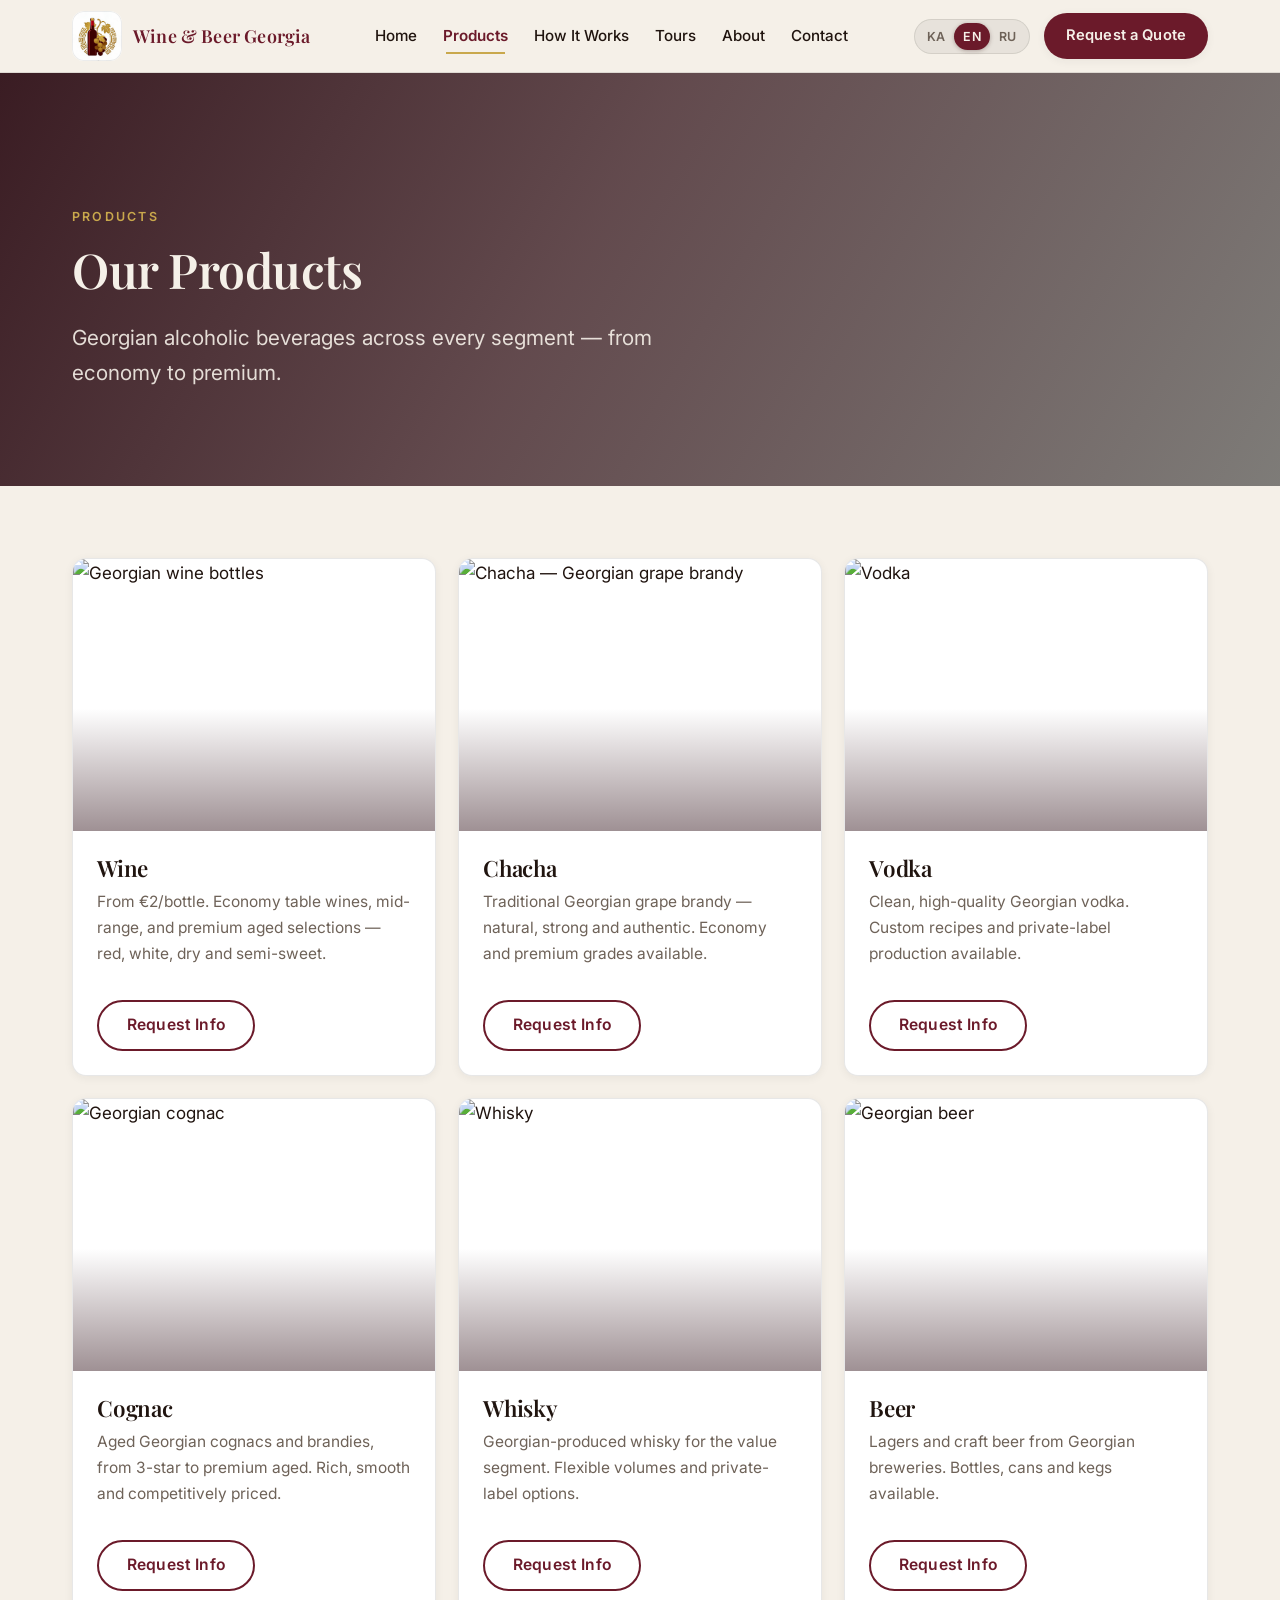
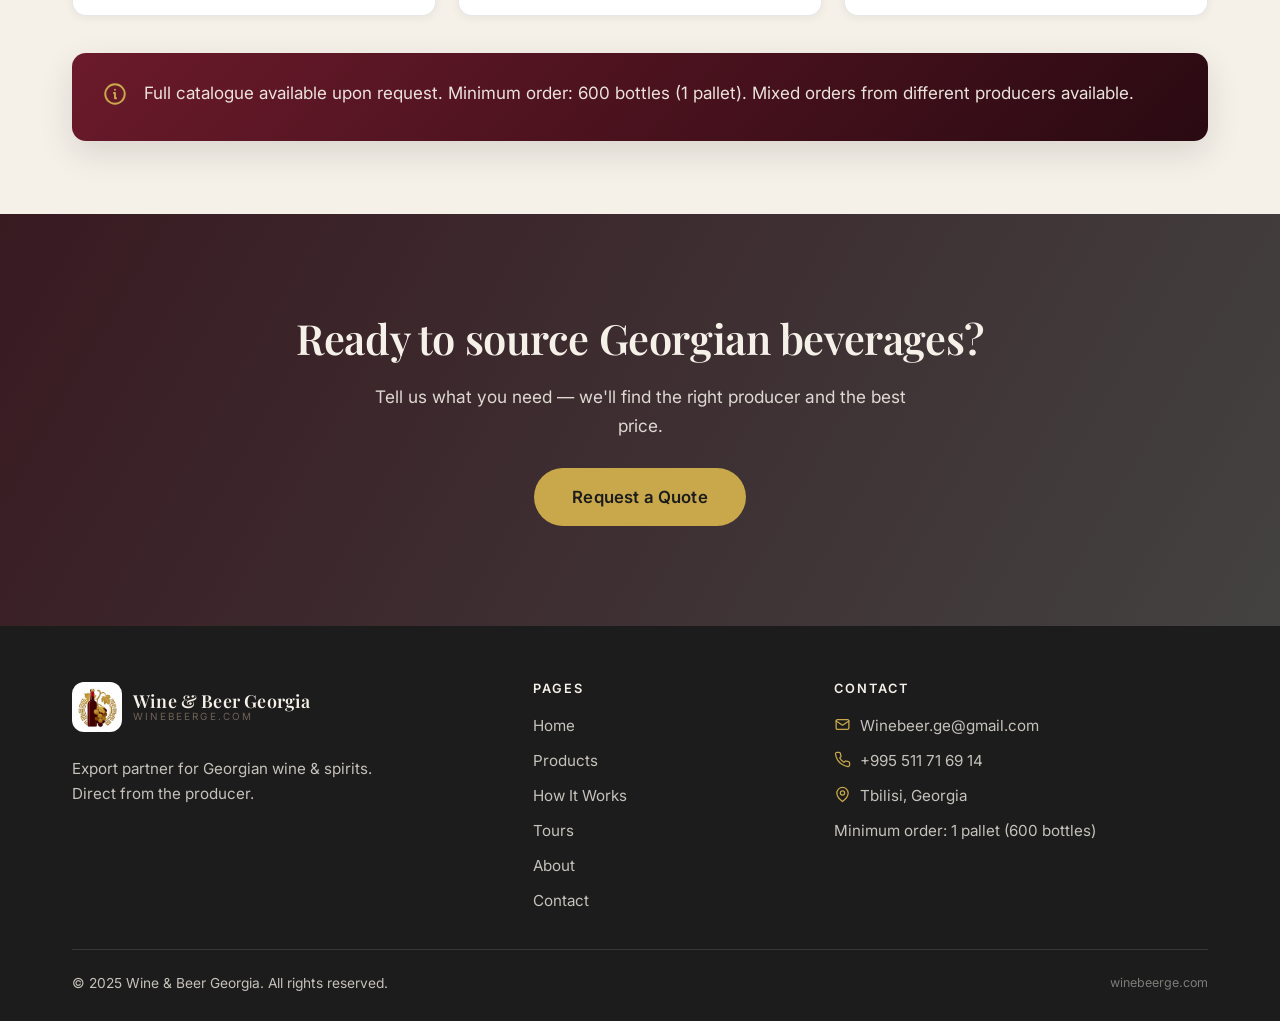
==== commit 9b82f68c: "Remove Utskinari featured wines from Products page (new wines to be added) Co-Authored-By: Claude Op" ====
--- a/products.html
+++ b/products.html
@@ -151,150 +151,6 @@
       </div>
     </section>
 
-    <!-- ===================== FEATURED WINES (real catalogue) ===================== -->
-    <!-- Photos & specs sourced from partner winery "Utskinari" (Kakheti / Racha).
-         TODO: add featured positions for other producers and categories. -->
-    <section class="section section--white">
-      <div class="container">
-        <div class="section-head section-head--center" data-reveal>
-          <div class="accent-line"></div>
-          <span class="eyebrow" data-i18n="products.wines.eyebrow">From Our Producers</span>
-          <h2 class="section-title" data-i18n="products.wines.title">Featured Wines</h2>
-          <p class="section-sub" data-i18n="products.wines.subtitle">A selection of qvevri wines from our partner winery Utskinari (Kakheti &amp; Racha). Full catalogue available on request.</p>
-        </div>
-
-        <div class="grid wine-grid">
-
-          <!-- Saperavi -->
-          <article class="wine-card" data-reveal data-delay="1">
-            <div class="wine-media"><img src="assets/wines/saperavi.png" alt="Saperavi Qvevri — Utskinari" loading="lazy" /></div>
-            <div class="wine-body">
-              <div class="wine-head">
-                <h3>Saperavi</h3>
-                <span class="wine-badge wine-badge--red" data-i18n="products.type.reddry">Red dry</span>
-              </div>
-              <p class="wine-note" data-i18n="products.wine.saperavi.note">Rich aromas of blackberry, raspberry and cinnamon; balanced, with a long finish.</p>
-              <ul class="wine-specs">
-                <li><span data-i18n="products.spec.variety">Grape variety</span><b>Saperavi</b></li>
-                <li><span data-i18n="products.spec.region">Region</span><b>Kakheti</b></li>
-                <li><span data-i18n="products.spec.tech">Technology</span><b>Qvevri</b></li>
-                <li><span data-i18n="products.spec.alcohol">Alcohol</span><b>13%</b></li>
-                <li><span data-i18n="products.spec.vintage">Vintage</span><b>2024</b></li>
-                <li><span data-i18n="products.spec.volume">Volume</span><b>750 ml</b></li>
-              </ul>
-              <a class="btn btn--outline" href="contact.html" data-i18n="common.requestInfo">Request Info</a>
-            </div>
-          </article>
-
-          <!-- Rkatsiteli -->
-          <article class="wine-card" data-reveal data-delay="2">
-            <div class="wine-media"><img src="assets/wines/rkatsiteli.png" alt="Rkatsiteli Qvevri — Utskinari" loading="lazy" /></div>
-            <div class="wine-body">
-              <div class="wine-head">
-                <h3>Rkatsiteli</h3>
-                <span class="wine-badge wine-badge--amber" data-i18n="products.type.whitedry">White dry</span>
-              </div>
-              <p class="wine-note" data-i18n="products.wine.rkatsiteli.note">White-fruit and nutty tones; airy and balanced.</p>
-              <ul class="wine-specs">
-                <li><span data-i18n="products.spec.variety">Grape variety</span><b>Rkatsiteli</b></li>
-                <li><span data-i18n="products.spec.region">Region</span><b>Kakheti</b></li>
-                <li><span data-i18n="products.spec.tech">Technology</span><b>Qvevri</b></li>
-                <li><span data-i18n="products.spec.alcohol">Alcohol</span><b>12%</b></li>
-                <li><span data-i18n="products.spec.vintage">Vintage</span><b>2023</b></li>
-                <li><span data-i18n="products.spec.volume">Volume</span><b>750 ml</b></li>
-              </ul>
-              <a class="btn btn--outline" href="contact.html" data-i18n="common.requestInfo">Request Info</a>
-            </div>
-          </article>
-
-          <!-- Kisi -->
-          <article class="wine-card" data-reveal data-delay="3">
-            <div class="wine-media"><img src="assets/wines/kisi.png" alt="Kisi Qvevri — Utskinari" loading="lazy" /></div>
-            <div class="wine-body">
-              <div class="wine-head">
-                <h3>Kisi</h3>
-                <span class="wine-badge wine-badge--amber" data-i18n="products.type.whitedry">White dry</span>
-              </div>
-              <p class="wine-note" data-i18n="products.wine.kisi.note">Dried fruit, apple and peach; medium-bodied with a long finish.</p>
-              <ul class="wine-specs">
-                <li><span data-i18n="products.spec.variety">Grape variety</span><b>Kisi</b></li>
-                <li><span data-i18n="products.spec.region">Region</span><b>Kakheti</b></li>
-                <li><span data-i18n="products.spec.tech">Technology</span><b>Qvevri</b></li>
-                <li><span data-i18n="products.spec.alcohol">Alcohol</span><b>14%</b></li>
-                <li><span data-i18n="products.spec.vintage">Vintage</span><b>2023</b></li>
-                <li><span data-i18n="products.spec.volume">Volume</span><b>750 ml</b></li>
-              </ul>
-              <a class="btn btn--outline" href="contact.html" data-i18n="common.requestInfo">Request Info</a>
-            </div>
-          </article>
-
-          <!-- Khikhvi -->
-          <article class="wine-card" data-reveal data-delay="1">
-            <div class="wine-media"><img src="assets/wines/khikhvi.png" alt="Khikhvi Qvevri — Utskinari" loading="lazy" /></div>
-            <div class="wine-body">
-              <div class="wine-head">
-                <h3>Khikhvi</h3>
-                <span class="wine-badge wine-badge--amber" data-i18n="products.type.whitedry">White dry</span>
-              </div>
-              <p class="wine-note" data-i18n="products.wine.khikhvi.note">Pine and apricot; full-bodied and tannic, with a long finish.</p>
-              <ul class="wine-specs">
-                <li><span data-i18n="products.spec.variety">Grape variety</span><b>Khikhvi</b></li>
-                <li><span data-i18n="products.spec.region">Region</span><b>Kakheti</b></li>
-                <li><span data-i18n="products.spec.tech">Technology</span><b>Qvevri</b></li>
-                <li><span data-i18n="products.spec.alcohol">Alcohol</span><b>15%</b></li>
-                <li><span data-i18n="products.spec.vintage">Vintage</span><b>2022</b></li>
-                <li><span data-i18n="products.spec.volume">Volume</span><b>750 ml</b></li>
-              </ul>
-              <a class="btn btn--outline" href="contact.html" data-i18n="common.requestInfo">Request Info</a>
-            </div>
-          </article>
-
-          <!-- Mtsvane -->
-          <article class="wine-card" data-reveal data-delay="2">
-            <div class="wine-media"><img src="assets/wines/mtsvane.png" alt="Mtsvane Qvevri — Utskinari" loading="lazy" /></div>
-            <div class="wine-body">
-              <div class="wine-head">
-                <h3>Mtsvane</h3>
-                <span class="wine-badge wine-badge--amber" data-i18n="products.type.whitedry">White dry</span>
-              </div>
-              <p class="wine-note" data-i18n="products.wine.mtsvane.note">Field flowers and ripe fruit; soft and lively, with a long finish.</p>
-              <ul class="wine-specs">
-                <li><span data-i18n="products.spec.variety">Grape variety</span><b>Mtsvane</b></li>
-                <li><span data-i18n="products.spec.region">Region</span><b>Kakheti</b></li>
-                <li><span data-i18n="products.spec.tech">Technology</span><b>Qvevri</b></li>
-                <li><span data-i18n="products.spec.alcohol">Alcohol</span><b>12.8%</b></li>
-                <li><span data-i18n="products.spec.vintage">Vintage</span><b>2021</b></li>
-                <li><span data-i18n="products.spec.volume">Volume</span><b>750 ml</b></li>
-              </ul>
-              <a class="btn btn--outline" href="contact.html" data-i18n="common.requestInfo">Request Info</a>
-            </div>
-          </article>
-
-          <!-- Tsulukidze Tetra -->
-          <article class="wine-card" data-reveal data-delay="3">
-            <div class="wine-media"><img src="assets/wines/tsulukidze-tetra.png" alt="Tsulukidze Tetra Qvevri — Utskinari" loading="lazy" /></div>
-            <div class="wine-body">
-              <div class="wine-head">
-                <h3>Tsulukidze Tetra</h3>
-                <span class="wine-badge wine-badge--amber" data-i18n="products.type.whitedry">White dry</span>
-              </div>
-              <p class="wine-note" data-i18n="products.wine.tetra.note">Citrus and field flowers; light, airy and balanced.</p>
-              <ul class="wine-specs">
-                <li><span data-i18n="products.spec.variety">Grape variety</span><b>Tsulukidze Tetra</b></li>
-                <li><span data-i18n="products.spec.region">Region</span><b>Racha</b></li>
-                <li><span data-i18n="products.spec.tech">Technology</span><b>Qvevri</b></li>
-                <li><span data-i18n="products.spec.alcohol">Alcohol</span><b>12.5%</b></li>
-                <li><span data-i18n="products.spec.vintage">Vintage</span><b>2024</b></li>
-                <li><span data-i18n="products.spec.volume">Volume</span><b>750 ml</b></li>
-              </ul>
-              <a class="btn btn--outline" href="contact.html" data-i18n="common.requestInfo">Request Info</a>
-            </div>
-          </article>
-
-        </div>
-      </div>
-    </section>
-
     <!-- ========================== CTA BAND ========================== -->
     <section class="cta-band" style="--band-img: url('https://images.unsplash.com/photo-1506377247377-2a5b3b417ebb?auto=format&fit=crop&w=1900&q=80');">
       <div class="container" data-reveal>
--- a/css/styles.css
+++ b/css/styles.css
@@ -181,7 +181,7 @@
   display: flex;
   align-items: center;
   justify-content: space-between;
-  gap: 18px;
+  gap: 14px;
   height: var(--header-h);
 }
 
@@ -219,6 +219,7 @@
   font-size: 1.12rem;
   color: var(--burgundy);
   letter-spacing: 0.01em;
+  white-space: nowrap;
 }
 .brand-sub {
   font-size: 0.62rem;
@@ -232,9 +233,9 @@
 .nav-menu a {
   position: relative;
   font-weight: 500;
-  font-size: 0.96rem;
+  font-size: 0.95rem;
   color: var(--ink);
-  padding: 9px 14px;
+  padding: 9px 11px;
   border-radius: 8px;
   transition: color 0.18s var(--ease), background 0.18s var(--ease);
 }
@@ -273,7 +274,7 @@
   background: transparent;
   border: none;
   cursor: pointer;
-  padding: 6px 11px;
+  padding: 6px 9px;
   border-radius: 50px;
   transition: background 0.18s var(--ease), color 0.18s var(--ease);
 }
@@ -284,7 +285,7 @@
   box-shadow: 0 1px 4px rgba(42, 10, 18, 0.3);
 }
 
-.nav-cta { display: inline-flex; }
+.nav-cta { display: inline-flex; padding: 12px 20px; font-size: 0.92rem; }
 
 /* hamburger */
 .nav-toggle {
@@ -844,8 +845,10 @@
   .footer-grid { grid-template-columns: 1.6fr 1fr 1.4fr; }
 }
 
-/* Desktop nav vs. mobile nav */
-@media (max-width: 940px) {
+/* Desktop nav vs. mobile nav.
+   Breakpoint at 1100px: below it we use the compact hamburger dropdown so the
+   full inline nav never overflows in RU/KA (longer labels) on small laptops. */
+@media (max-width: 1240px) {
   .nav-toggle { display: block; }
   .nav-cta { display: none; }
   .nav-menu {
@@ -883,9 +886,14 @@
   .nav-menu .nav-cta-mobile { display: inline-flex; }
 }
 
-@media (min-width: 941px) {
+@media (min-width: 1241px) {
   .nav-menu .nav-cta-mobile { display: none; }
 }
+
+/* Hide the tagline in the HEADER at all widths — it's the widest element in the
+   brand block and pushes the inline nav (long in RU/KA) off-screen. The footer
+   keeps the full tagline, where there's room. */
+.site-header .brand-sub { display: none; }
 
 /* Small screens: keep the header bar on a single line that fits the viewport.
    The brand tagline + 3-button lang switch + hamburger are too wide otherwise,
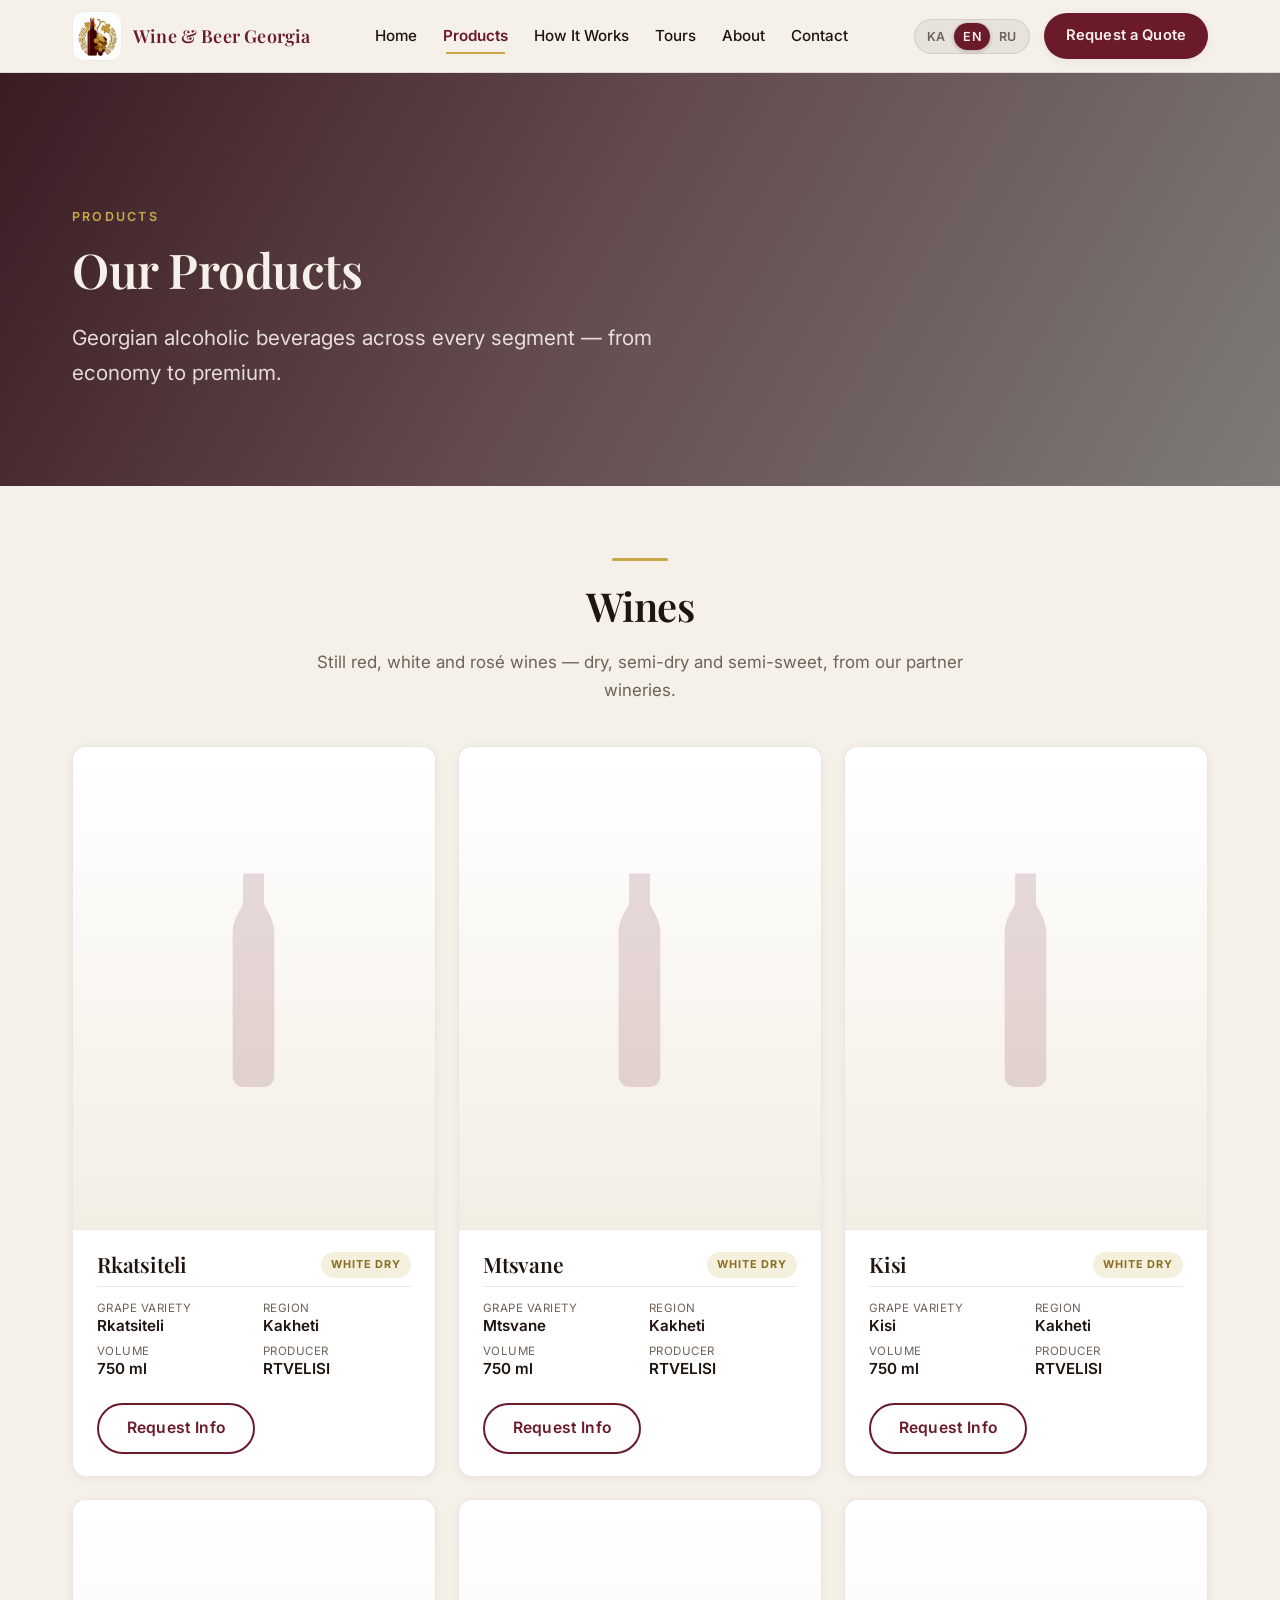
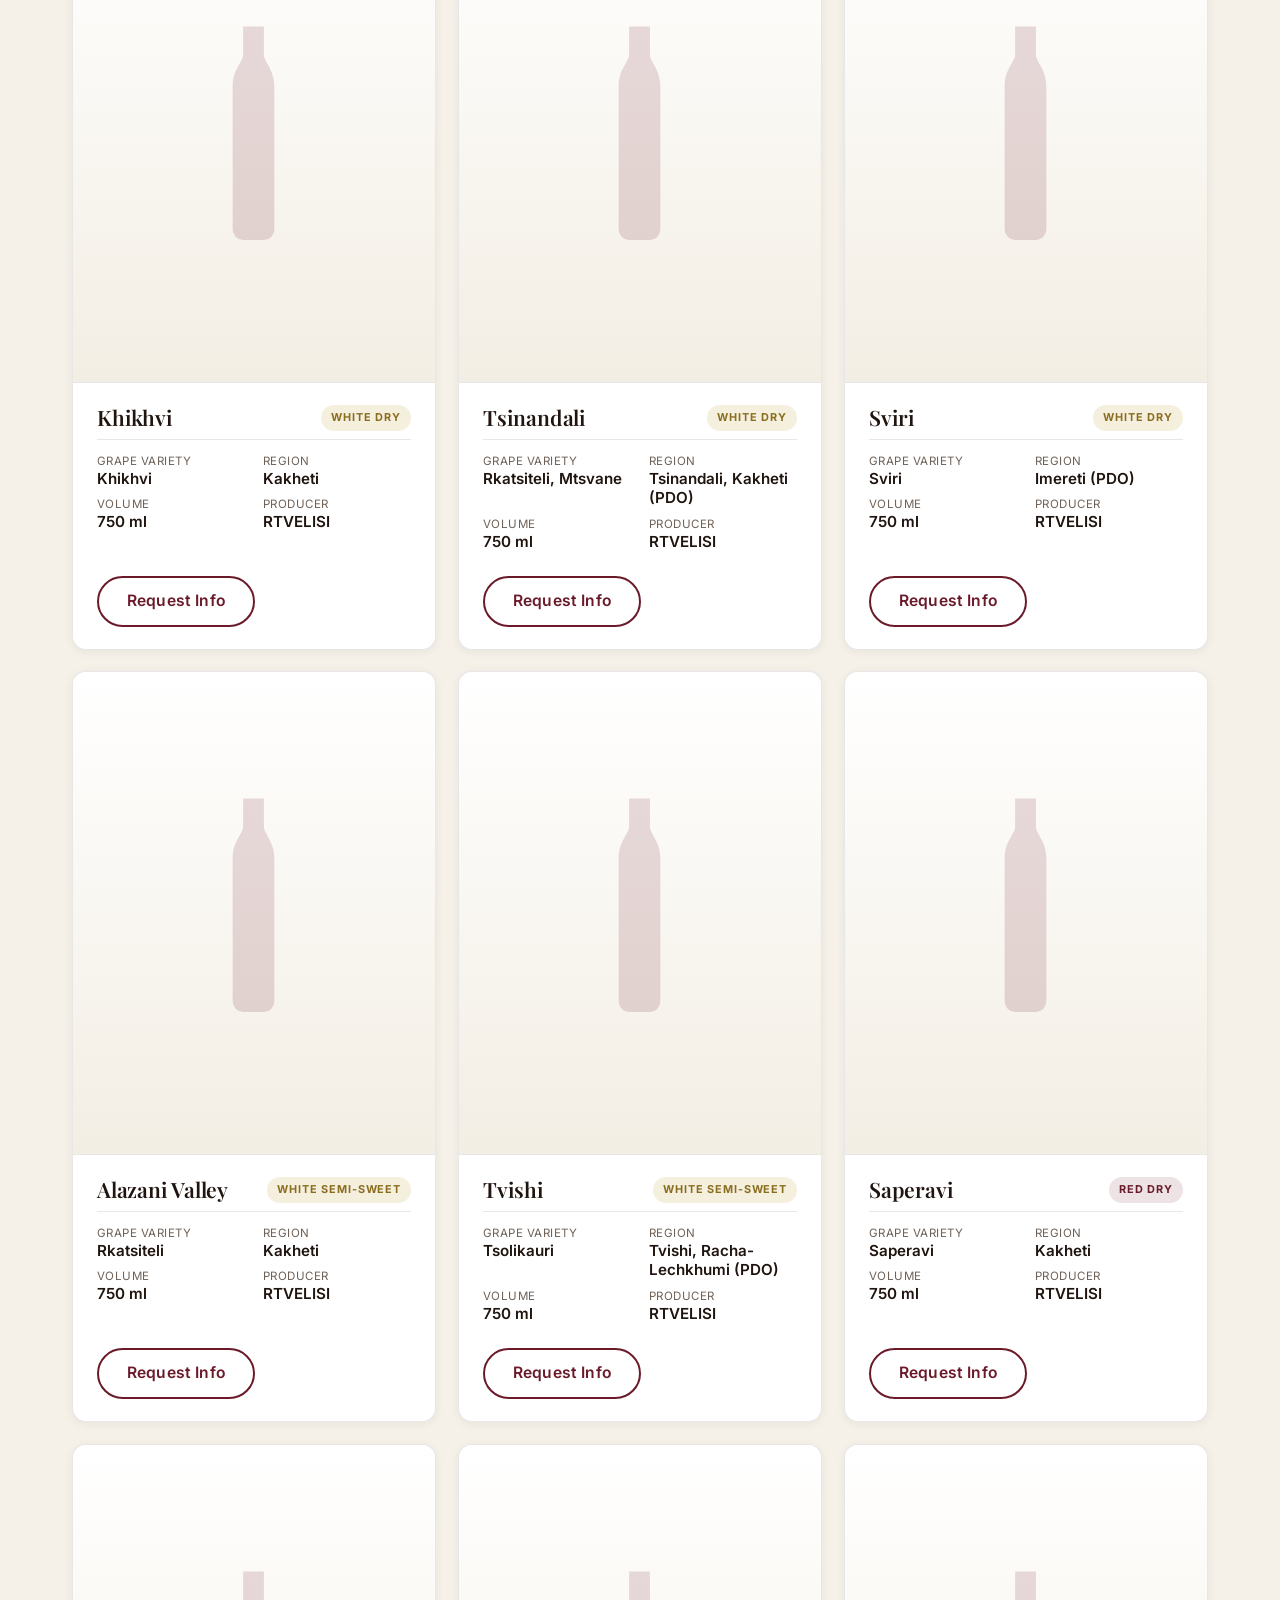
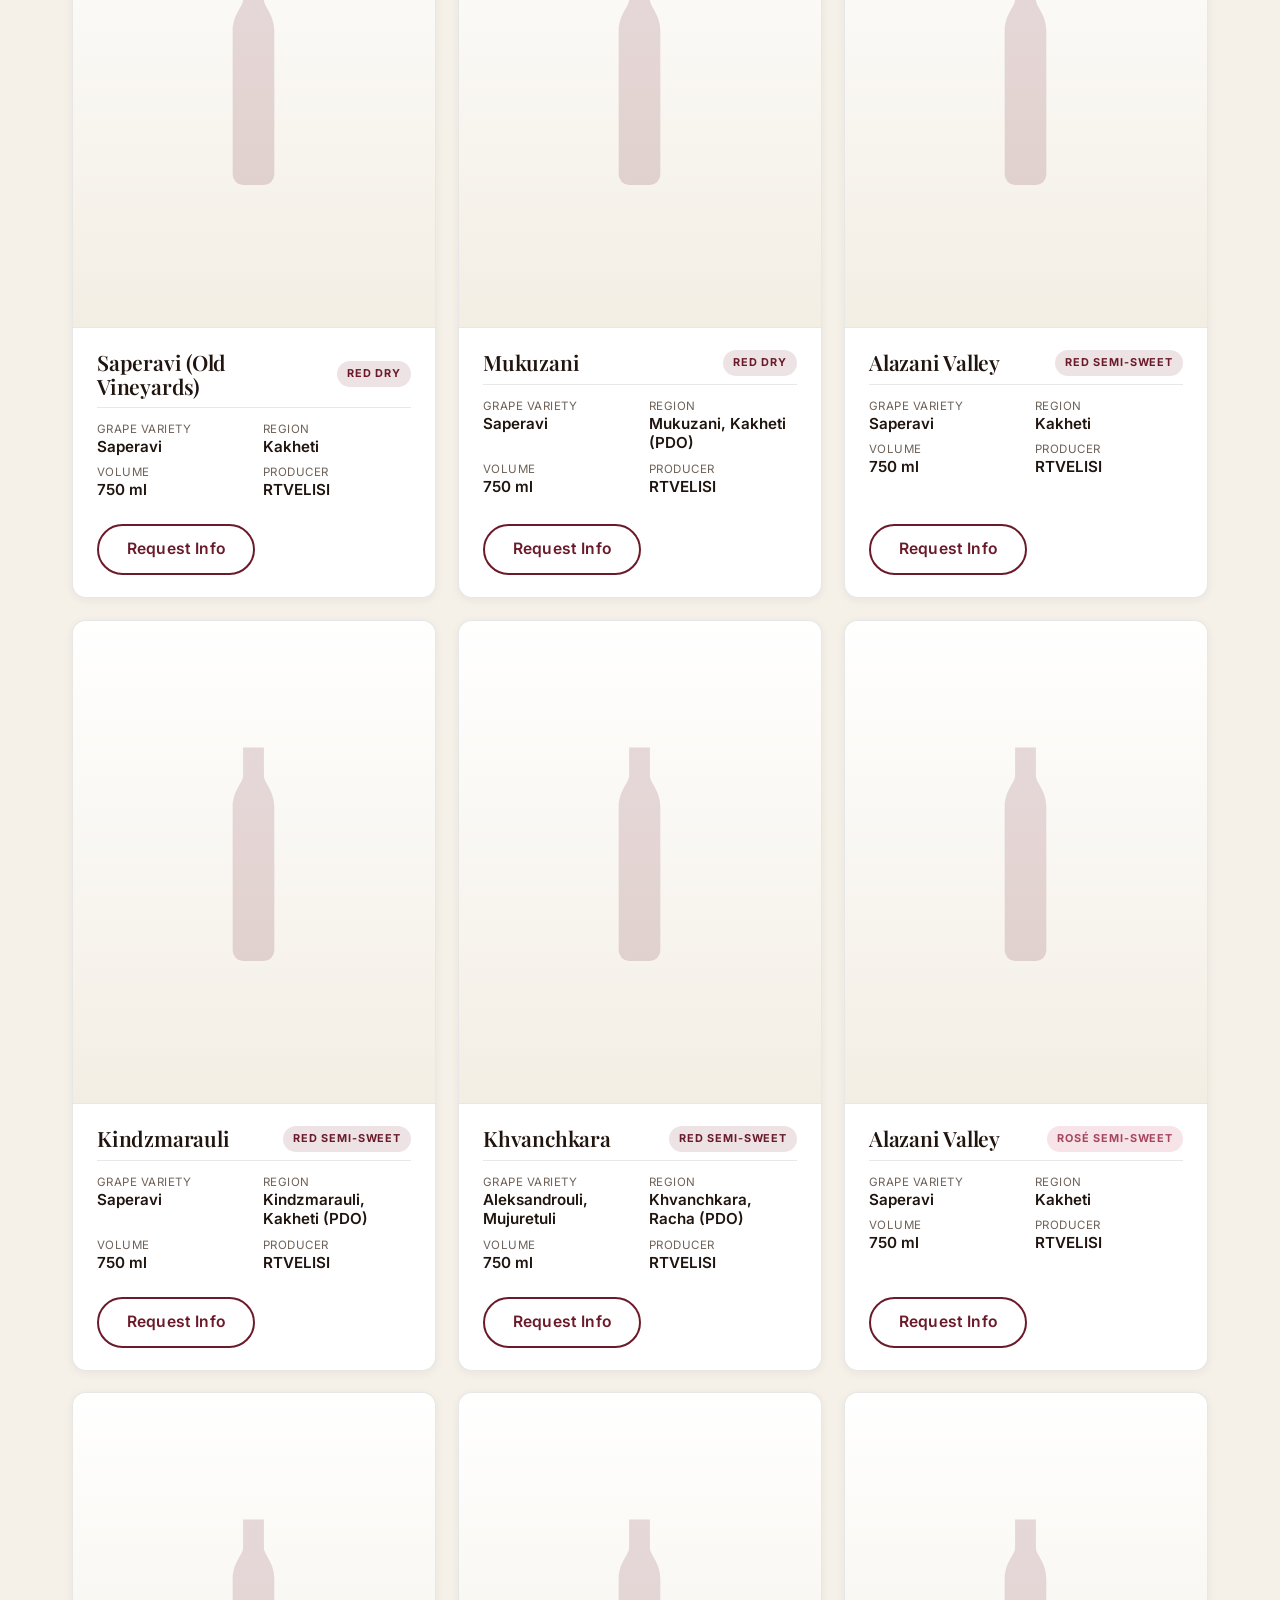
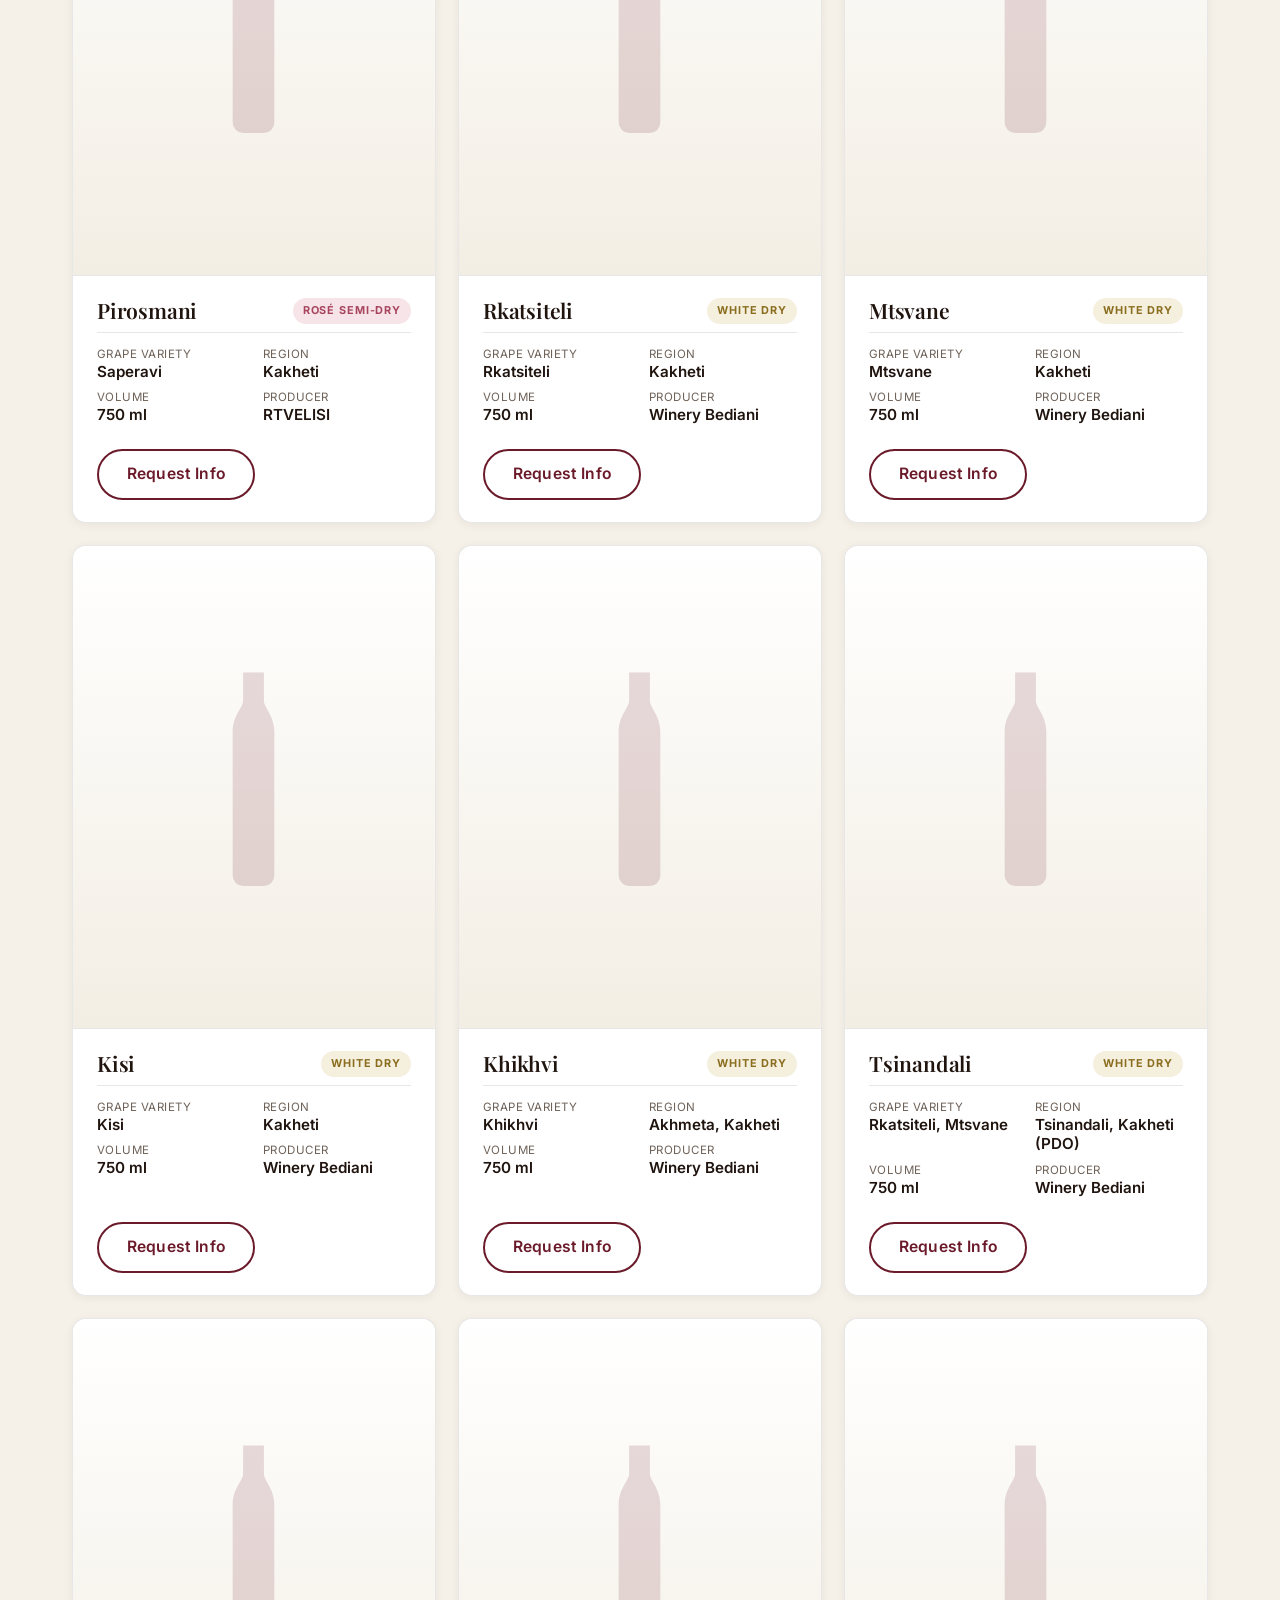
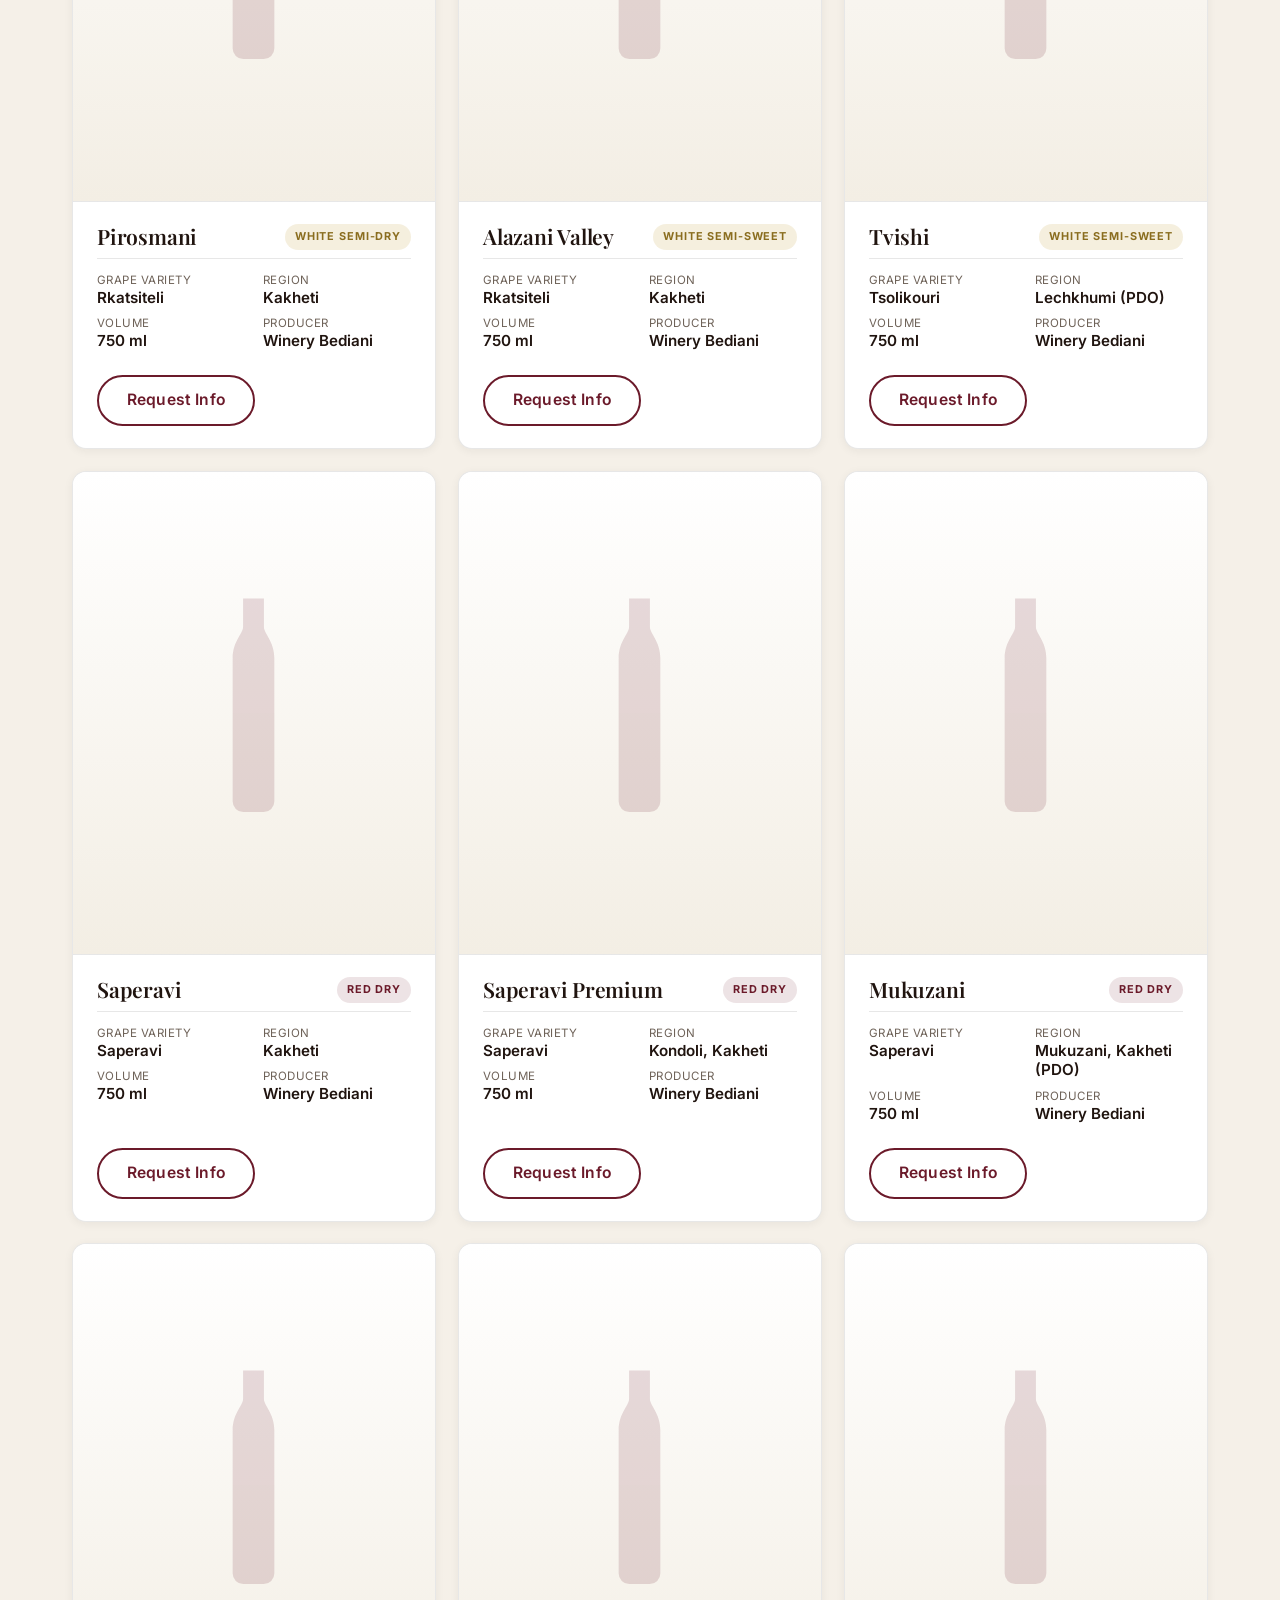
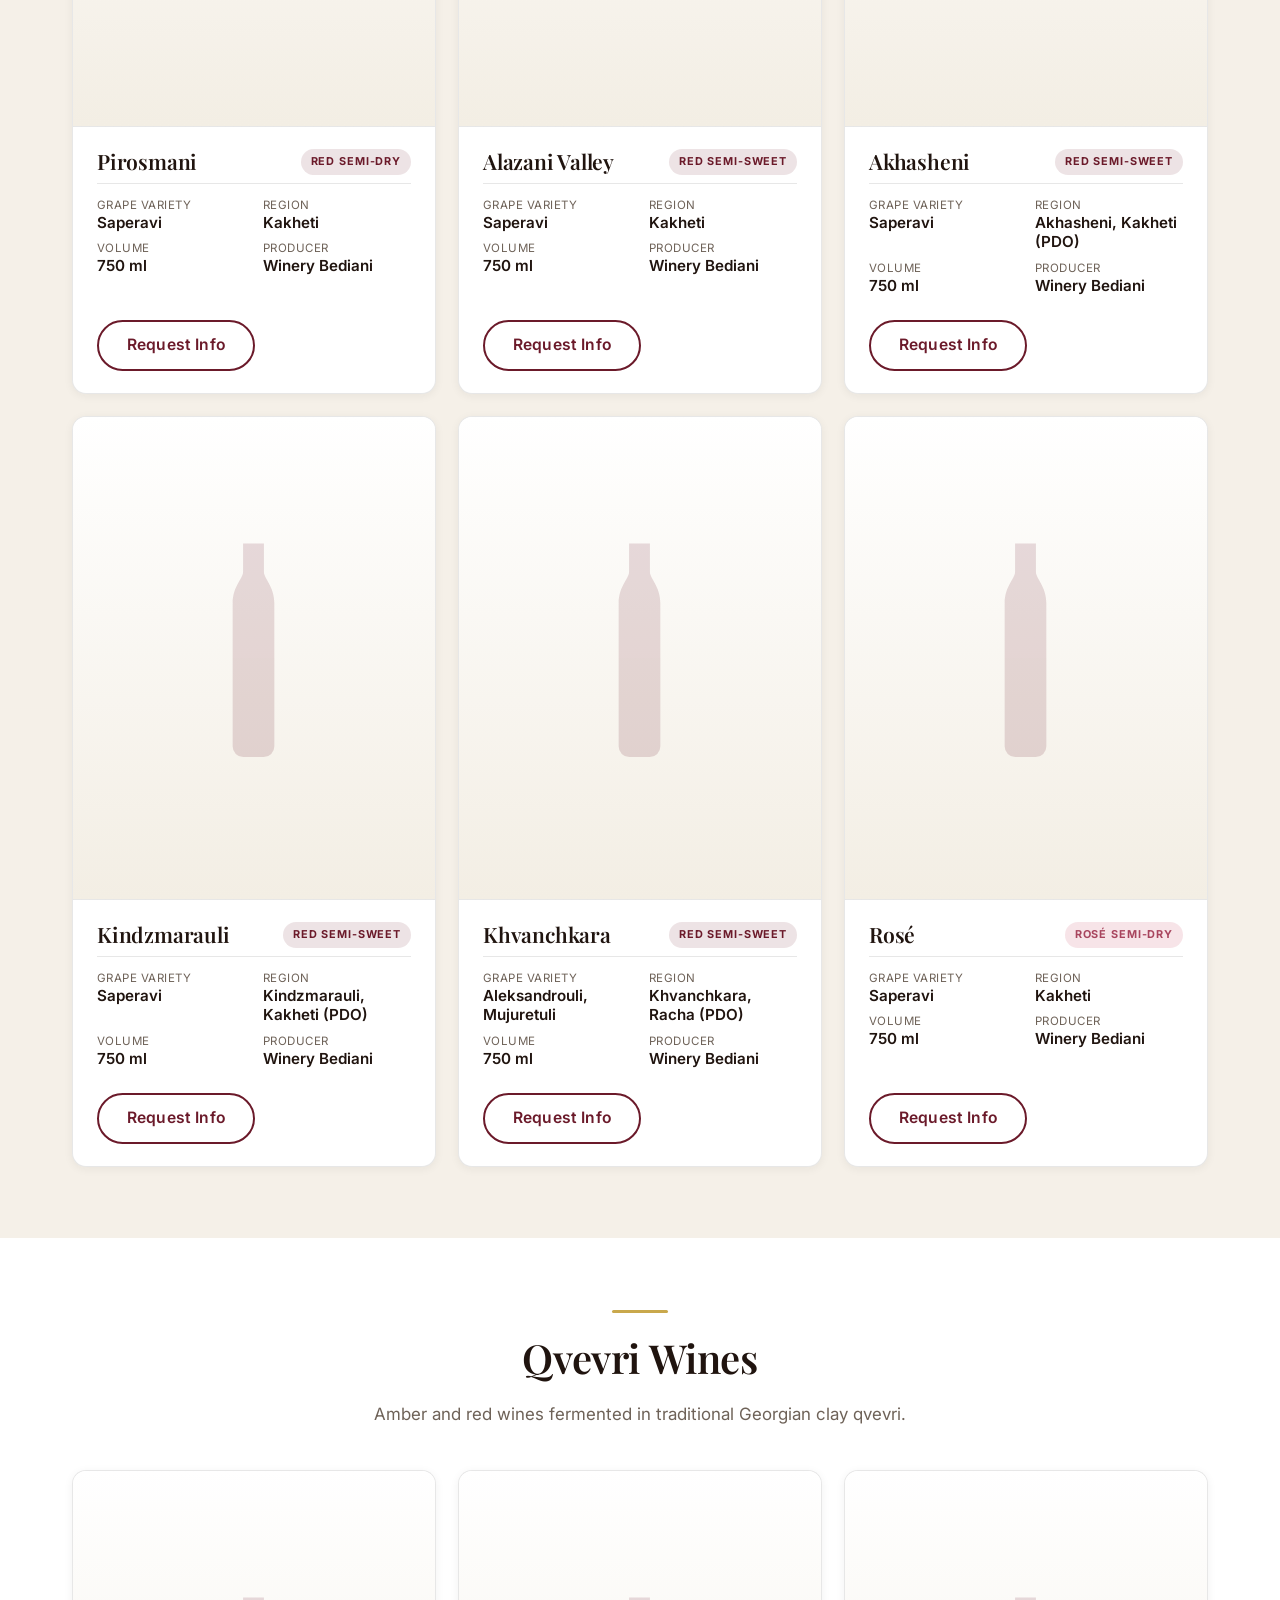
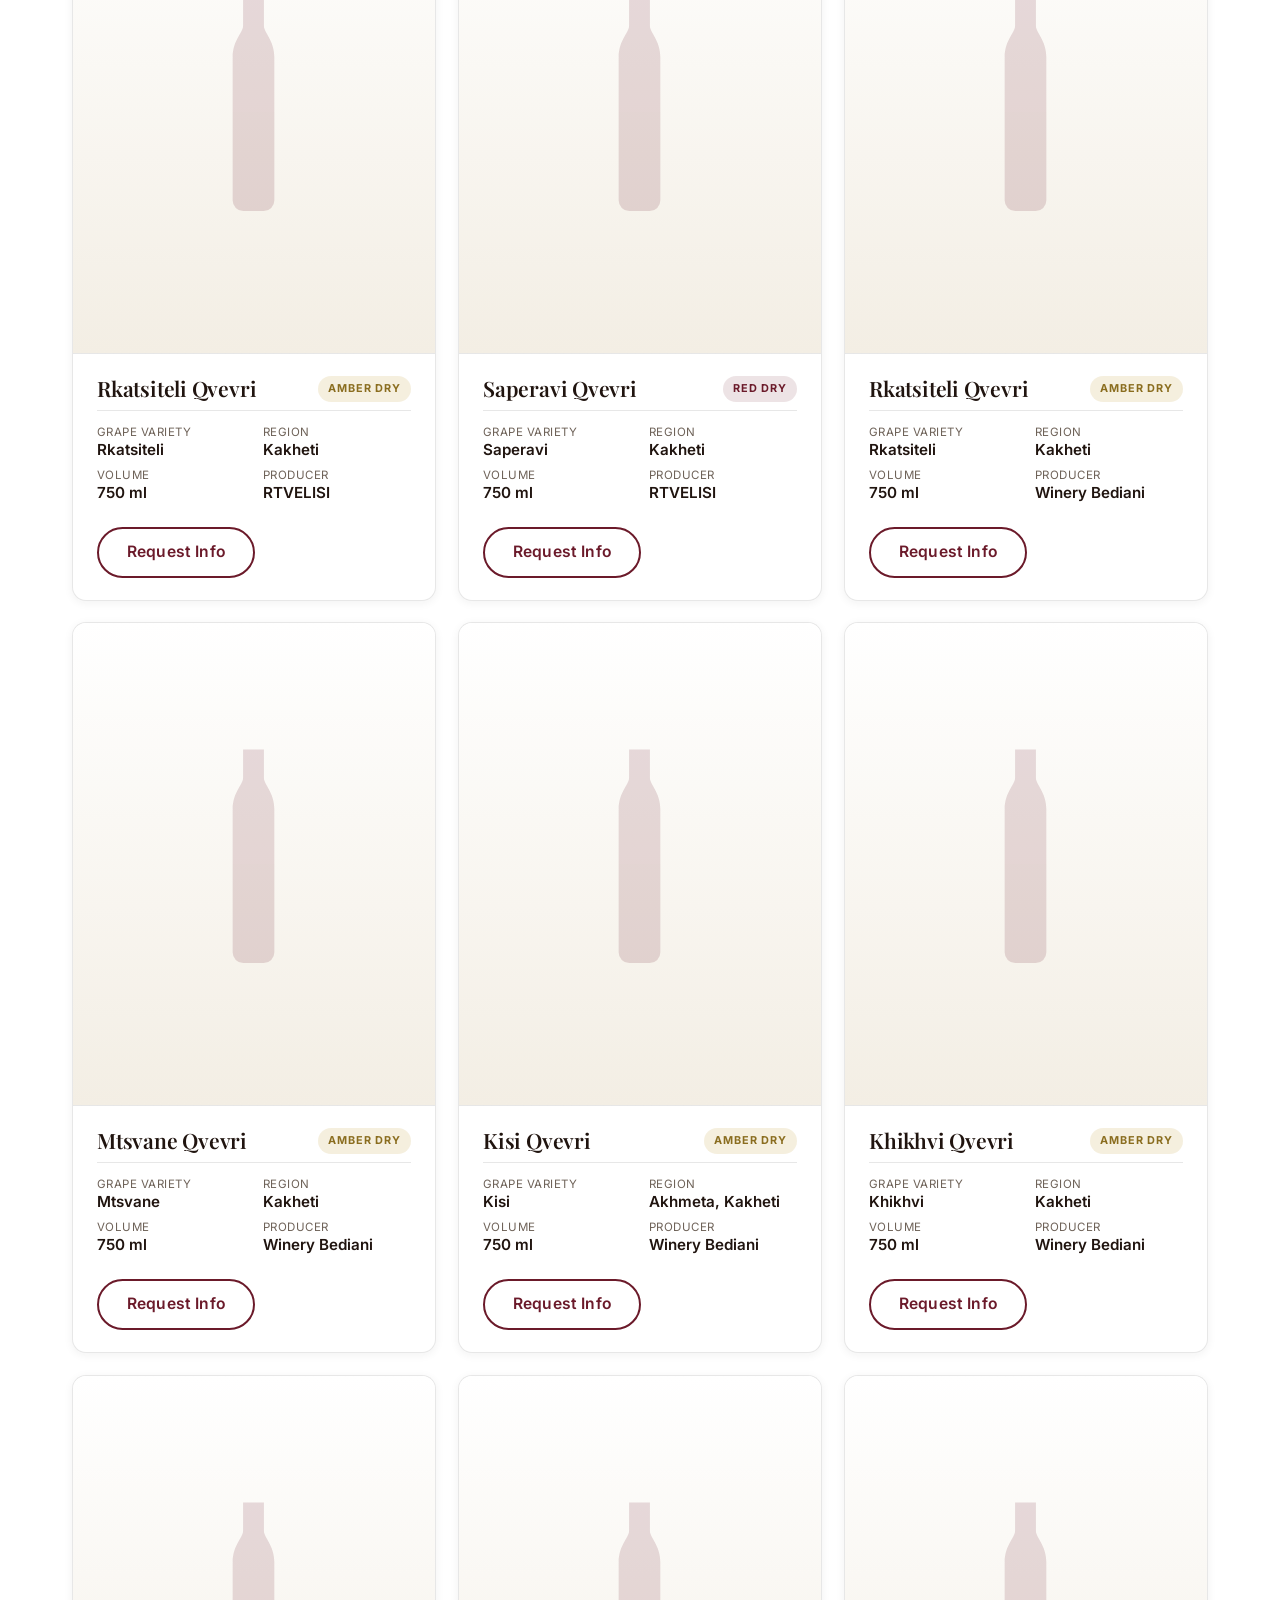
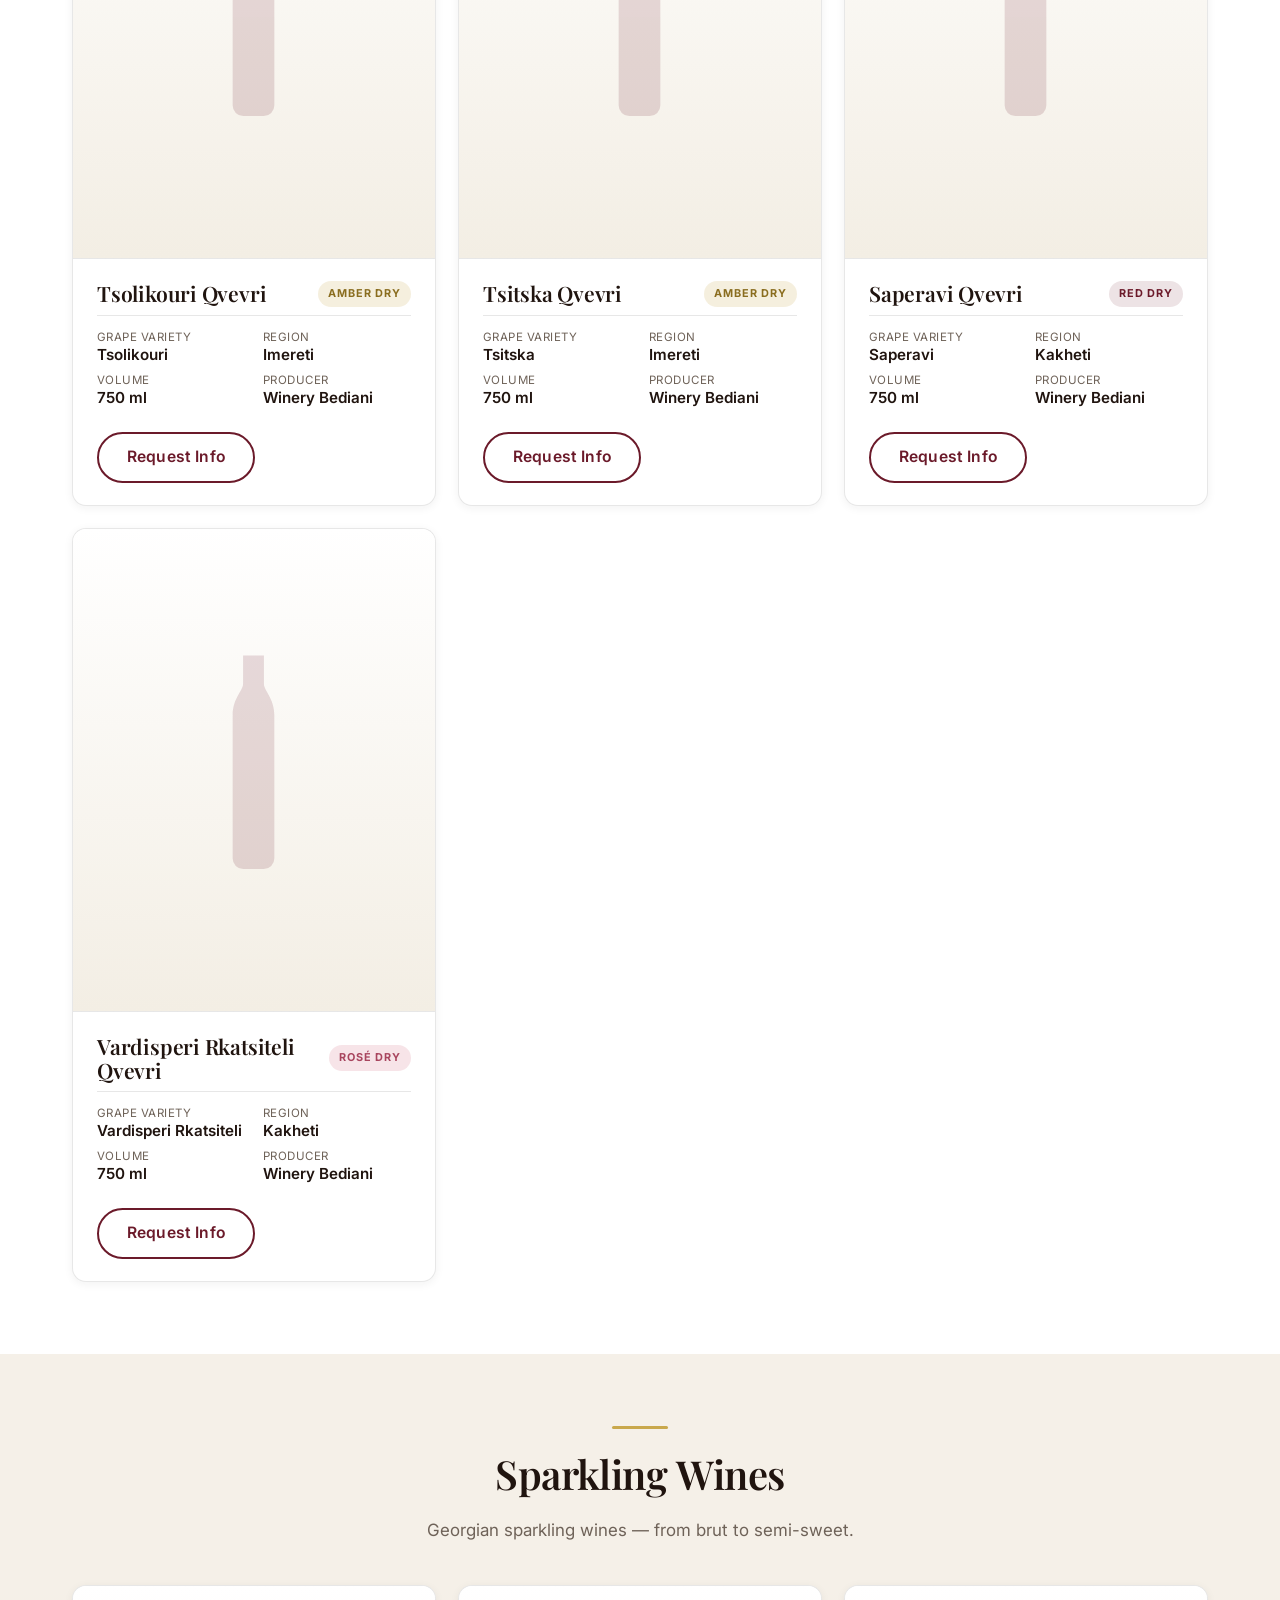
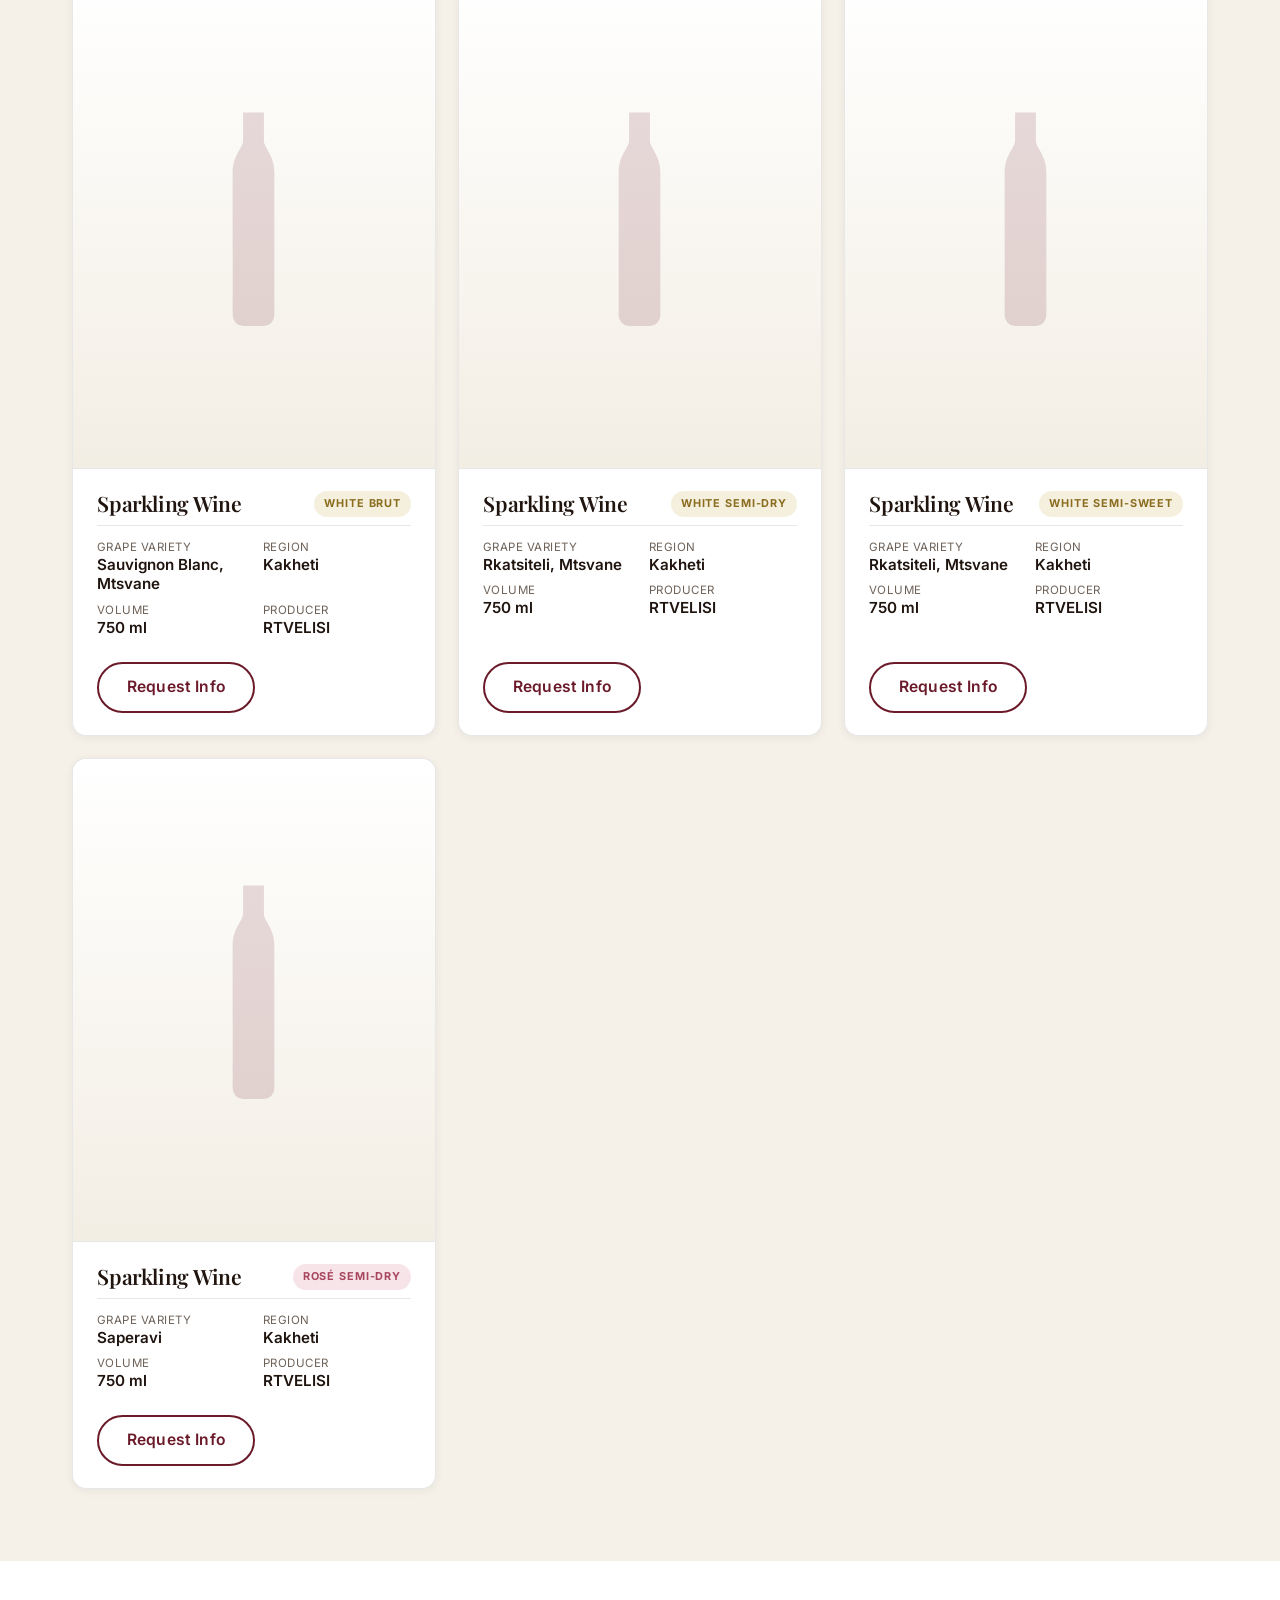
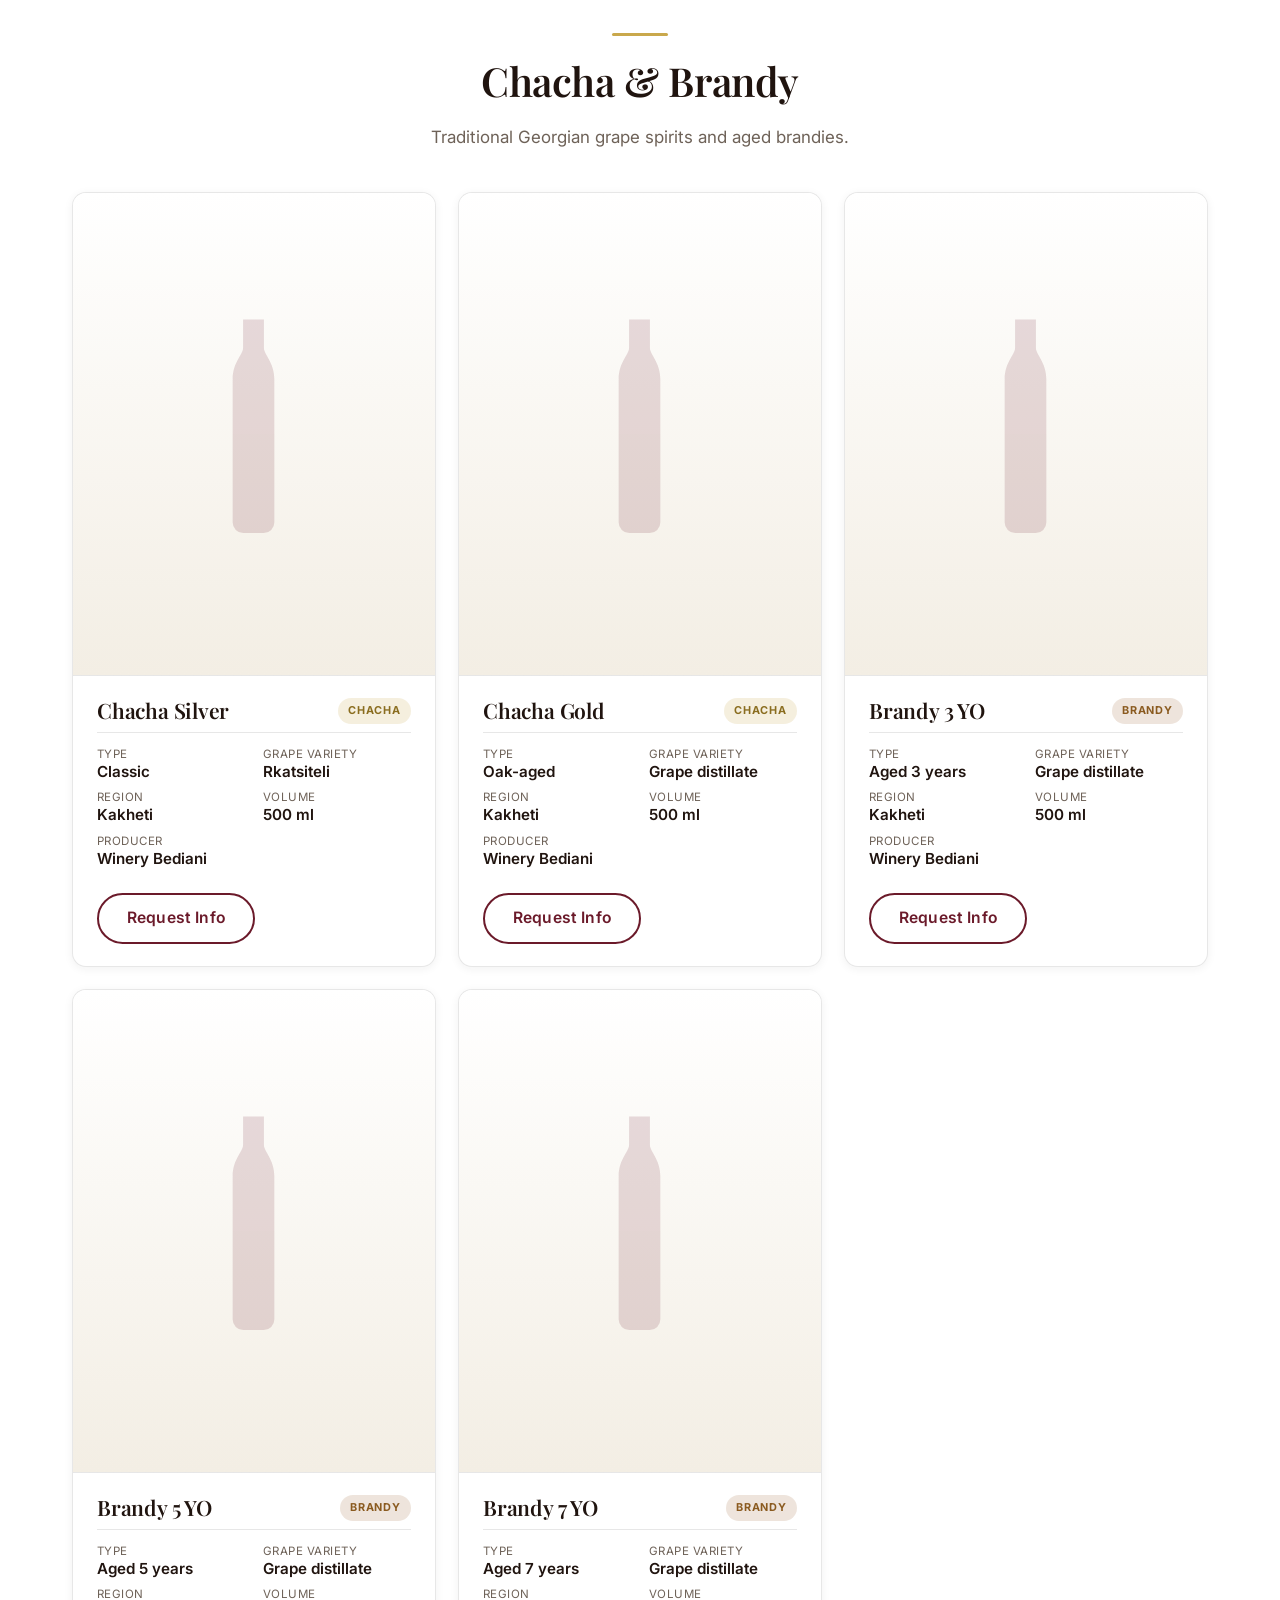
==== commit 1a52e298: "Add full product catalogue (57 items) — data-driven, by category, trilingual RTVELISI (22, from pric" ====
--- a/products.html
+++ b/products.html
@@ -10,7 +10,7 @@
   <link rel="preconnect" href="https://fonts.gstatic.com" crossorigin />
   <link href="https://fonts.googleapis.com/css2?family=Playfair+Display:wght@500;600;700&family=Inter:wght@400;500;600;700&family=Noto+Sans+Georgian:wght@400;500;600;700&display=swap" rel="stylesheet" />
 
-  <link rel="stylesheet" href="css/styles.css" />
+  <link rel="stylesheet" href="css/styles.css?v=3" />
   <link rel="icon" href="data:image/svg+xml,<svg xmlns='http://www.w3.org/2000/svg' viewBox='0 0 32 32'><rect width='32' height='32' rx='7' fill='%236B1A2A'/><text x='16' y='22' font-size='17' font-family='Georgia,serif' fill='%23C9A84C' text-anchor='middle'>W</text></svg>" />
 </head>
 <body>
@@ -61,87 +61,12 @@
       </div>
     </section>
 
-    <!-- ========================== PRODUCT CARDS ========================== -->
-    <section class="section section--cream">
+    <!-- ===================== CATALOGUE (rendered by js/catalog.js, grouped by category) ===================== -->
+    <div id="catalog"></div>
+
+    <!-- Catalogue / MOQ note -->
+    <section class="section section--white">
       <div class="container">
-        <div class="grid product-grid">
-
-          <!-- Wine -->
-          <article class="product-card" data-reveal data-delay="1">
-            <div class="product-media">
-              <!-- TODO: replace with a real product photo -->
-              <img src="https://images.unsplash.com/photo-1553361371-9b22f78e8b1d?auto=format&fit=crop&w=800&q=80" alt="Georgian wine bottles" loading="lazy" />
-            </div>
-            <div class="product-body">
-              <h3 data-i18n="products.wine.title">Wine</h3>
-              <p data-i18n="products.wine.desc">From €2/bottle. Economy table wines, mid-range, and premium aged selections — red, white, dry and semi-sweet.</p>
-              <a class="btn btn--outline" href="contact.html" data-i18n="common.requestInfo">Request Info</a>
-            </div>
-          </article>
-
-          <!-- Chacha -->
-          <article class="product-card" data-reveal data-delay="2">
-            <div class="product-media">
-              <img src="https://images.unsplash.com/photo-1591704951890-0862b2e98acb?auto=format&fit=crop&w=800&q=80" alt="Chacha — Georgian grape brandy" loading="lazy" />
-            </div>
-            <div class="product-body">
-              <h3 data-i18n="products.chacha.title">Chacha</h3>
-              <p data-i18n="products.chacha.desc">Traditional Georgian grape brandy — natural, strong and authentic. Economy and premium grades available.</p>
-              <a class="btn btn--outline" href="contact.html" data-i18n="common.requestInfo">Request Info</a>
-            </div>
-          </article>
-
-          <!-- Vodka -->
-          <article class="product-card" data-reveal data-delay="3">
-            <div class="product-media">
-              <img src="https://images.unsplash.com/photo-1676105797668-458c2c007d05?auto=format&fit=crop&w=800&q=80" alt="Vodka" loading="lazy" />
-            </div>
-            <div class="product-body">
-              <h3 data-i18n="products.vodka.title">Vodka</h3>
-              <p data-i18n="products.vodka.desc">Clean, high-quality Georgian vodka. Custom recipes and private-label production available.</p>
-              <a class="btn btn--outline" href="contact.html" data-i18n="common.requestInfo">Request Info</a>
-            </div>
-          </article>
-
-          <!-- Cognac -->
-          <article class="product-card" data-reveal data-delay="1">
-            <div class="product-media">
-              <img src="https://images.unsplash.com/photo-1641214411085-16d56eb5c3ea?auto=format&fit=crop&w=800&q=80" alt="Georgian cognac" loading="lazy" />
-            </div>
-            <div class="product-body">
-              <h3 data-i18n="products.cognac.title">Cognac</h3>
-              <p data-i18n="products.cognac.desc">Aged Georgian cognacs and brandies, from 3-star to premium aged. Rich, smooth and competitively priced.</p>
-              <a class="btn btn--outline" href="contact.html" data-i18n="common.requestInfo">Request Info</a>
-            </div>
-          </article>
-
-          <!-- Whisky -->
-          <article class="product-card" data-reveal data-delay="2">
-            <div class="product-media">
-              <img src="https://images.unsplash.com/photo-1615887625746-f3d2aa27e048?auto=format&fit=crop&w=800&q=80" alt="Whisky" loading="lazy" />
-            </div>
-            <div class="product-body">
-              <h3 data-i18n="products.whisky.title">Whisky</h3>
-              <p data-i18n="products.whisky.desc">Georgian-produced whisky for the value segment. Flexible volumes and private-label options.</p>
-              <a class="btn btn--outline" href="contact.html" data-i18n="common.requestInfo">Request Info</a>
-            </div>
-          </article>
-
-          <!-- Beer -->
-          <article class="product-card" data-reveal data-delay="3">
-            <div class="product-media">
-              <img src="https://images.unsplash.com/photo-1535958636474-b021ee887b13?auto=format&fit=crop&w=800&q=80" alt="Georgian beer" loading="lazy" />
-            </div>
-            <div class="product-body">
-              <h3 data-i18n="products.beer.title">Beer</h3>
-              <p data-i18n="products.beer.desc">Lagers and craft beer from Georgian breweries. Bottles, cans and kegs available.</p>
-              <a class="btn btn--outline" href="contact.html" data-i18n="common.requestInfo">Request Info</a>
-            </div>
-          </article>
-
-        </div>
-
-        <!-- Catalogue / MOQ note -->
         <div class="note-banner" data-reveal>
           <span class="icon" aria-hidden="true">
             <svg viewBox="0 0 24 24" fill="none" stroke="currentColor" stroke-width="1.8" stroke-linecap="round" stroke-linejoin="round"><circle cx="12" cy="12" r="9"/><path d="M12 8h.01M11 11h1v5h1"/></svg>
@@ -213,7 +138,8 @@
     </div>
   </footer>
 
-  <script src="js/translations.js"></script>
-  <script src="js/main.js"></script>
+  <script src="js/translations.js?v=3"></script>
+  <script src="js/catalog.js?v=3"></script>
+  <script src="js/main.js?v=3"></script>
 </body>
 </html>
--- a/css/styles.css
+++ b/css/styles.css
@@ -510,6 +510,19 @@
 }
 .wine-badge--red { background: rgba(107, 26, 42, 0.12); color: var(--burgundy); }
 .wine-badge--amber { background: rgba(201, 168, 76, 0.18); color: #8a6d1f; }
+.wine-badge--rose { background: rgba(214, 122, 140, 0.20); color: #a8455e; }
+.wine-badge--brandy { background: rgba(150, 90, 40, 0.16); color: #8a5a1f; }
+.wine-badge--lemon { background: rgba(170, 160, 40, 0.20); color: #78710f; }
+
+/* Placeholder shown until a real product photo exists at assets/products/<slug>.png */
+.wine-media.is-empty { position: relative; }
+.wine-media.is-empty::after {
+  content: "";
+  position: absolute;
+  inset: 0;
+  background: url("data:image/svg+xml,%3Csvg xmlns='http://www.w3.org/2000/svg' viewBox='0 0 24 48'%3E%3Cpath d='M10 2h4v5.5c0 1.2 2 2.8 2 6V41a2 2 0 0 1-2 2h-4a2 2 0 0 1-2-2V13.5c0-3.2 2-4.8 2-6V2z' fill='%236B1A2A'/%3E%3C/svg%3E") center / auto 52% no-repeat;
+  opacity: 0.15;
+}
 .wine-note { color: var(--muted); font-size: 0.95rem; margin: 0 0 16px; }
 .wine-specs {
   list-style: none;
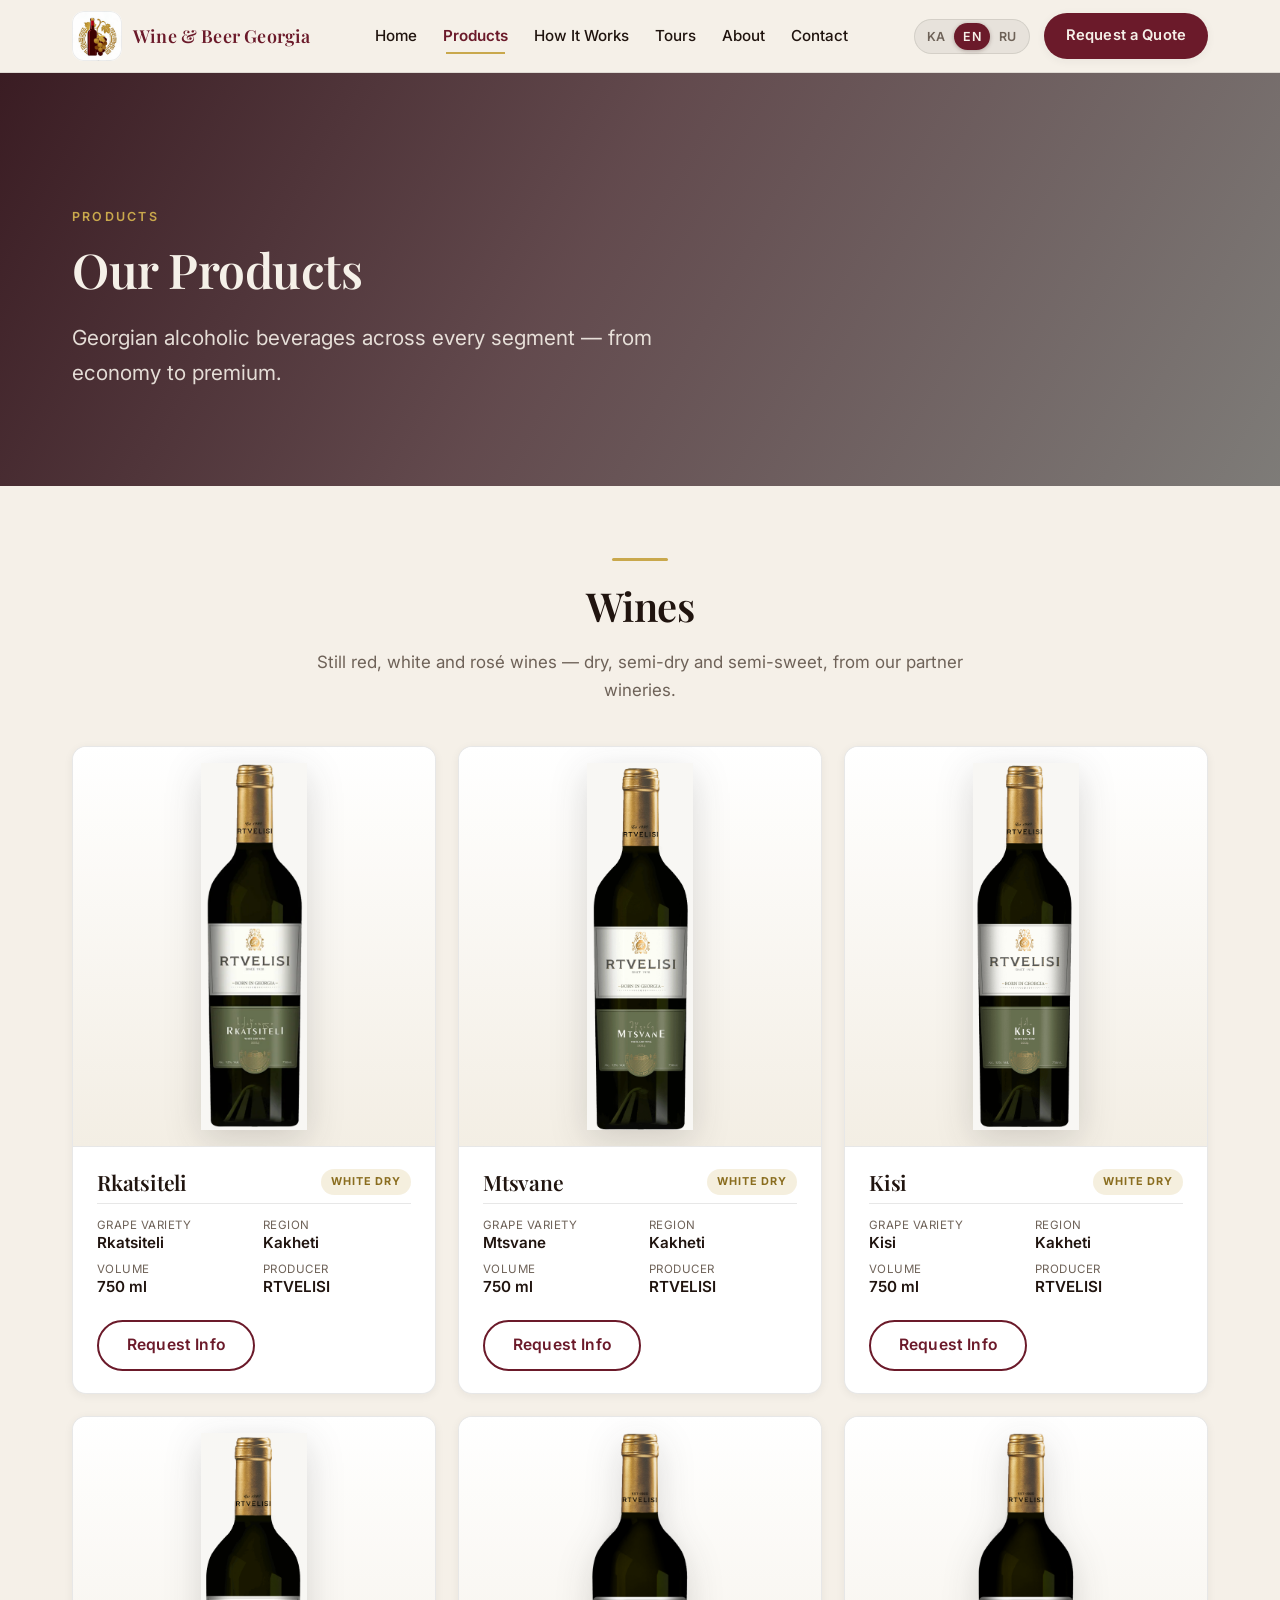
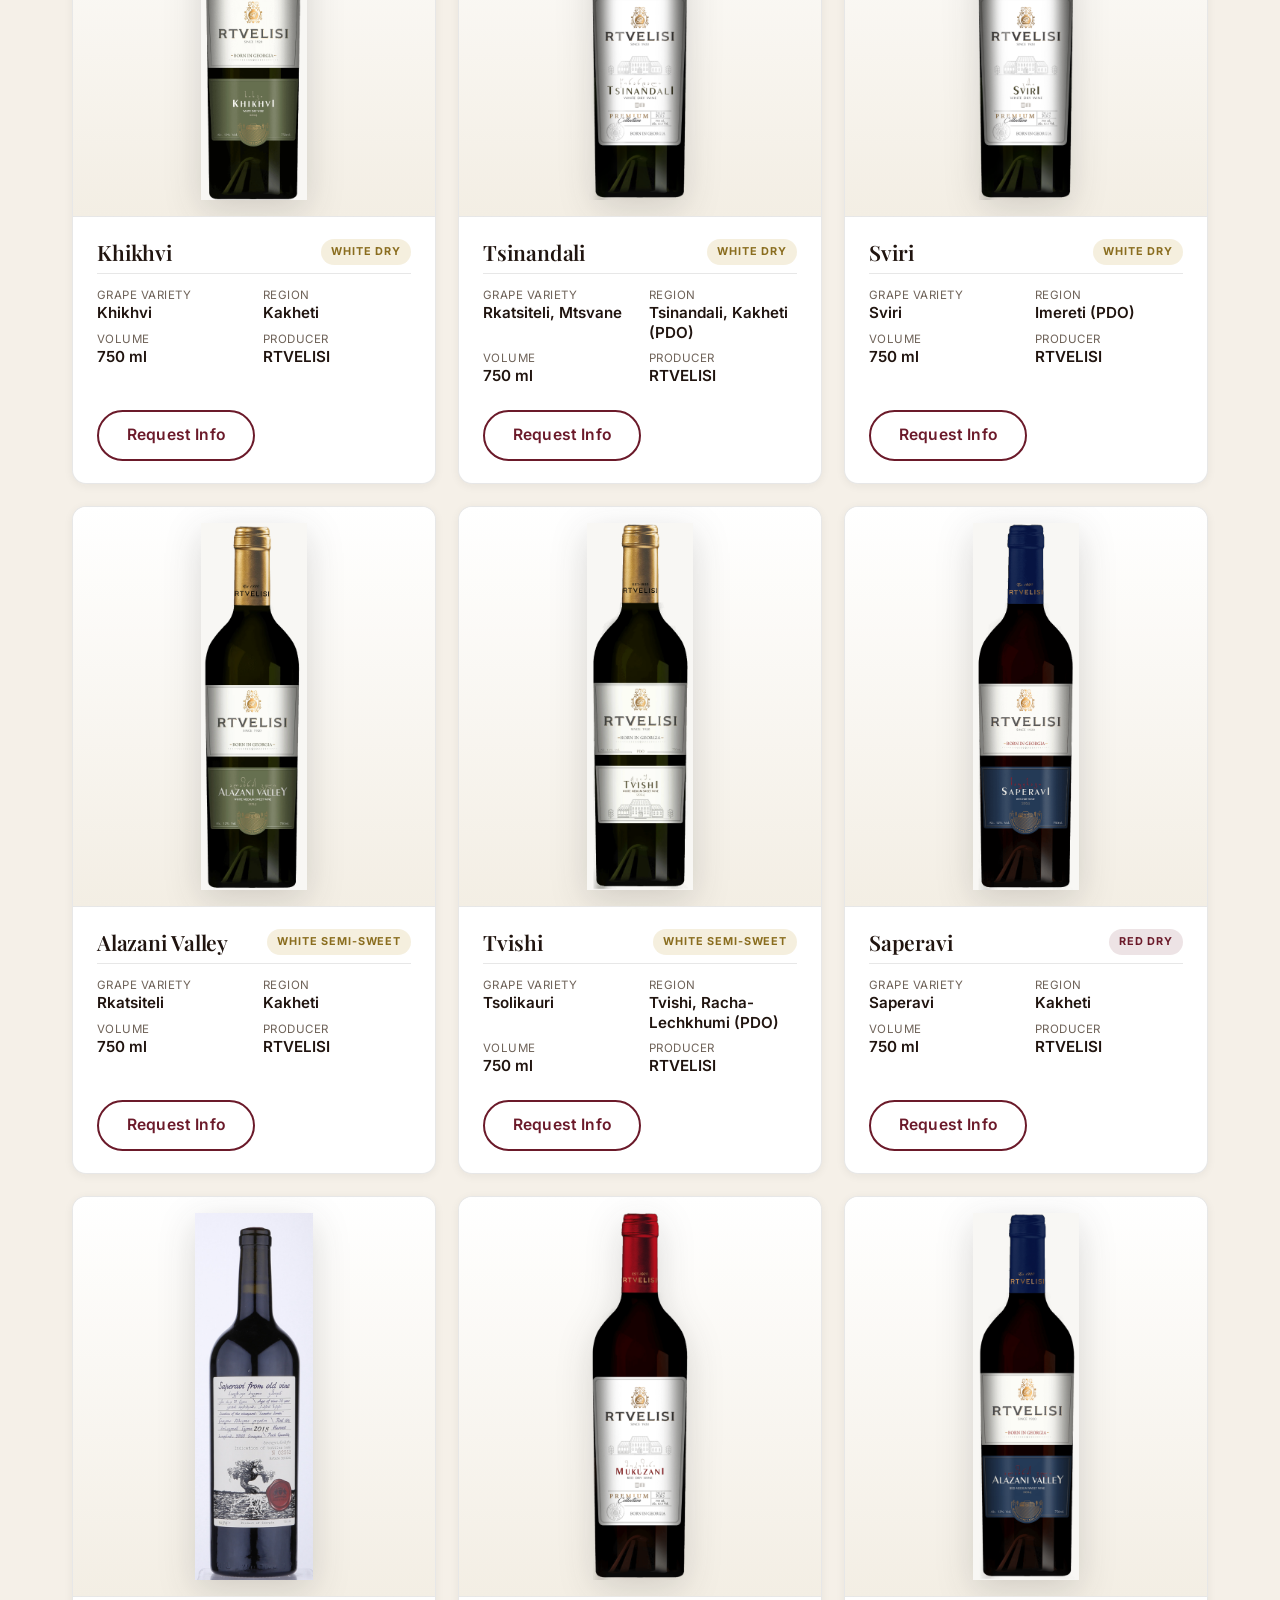
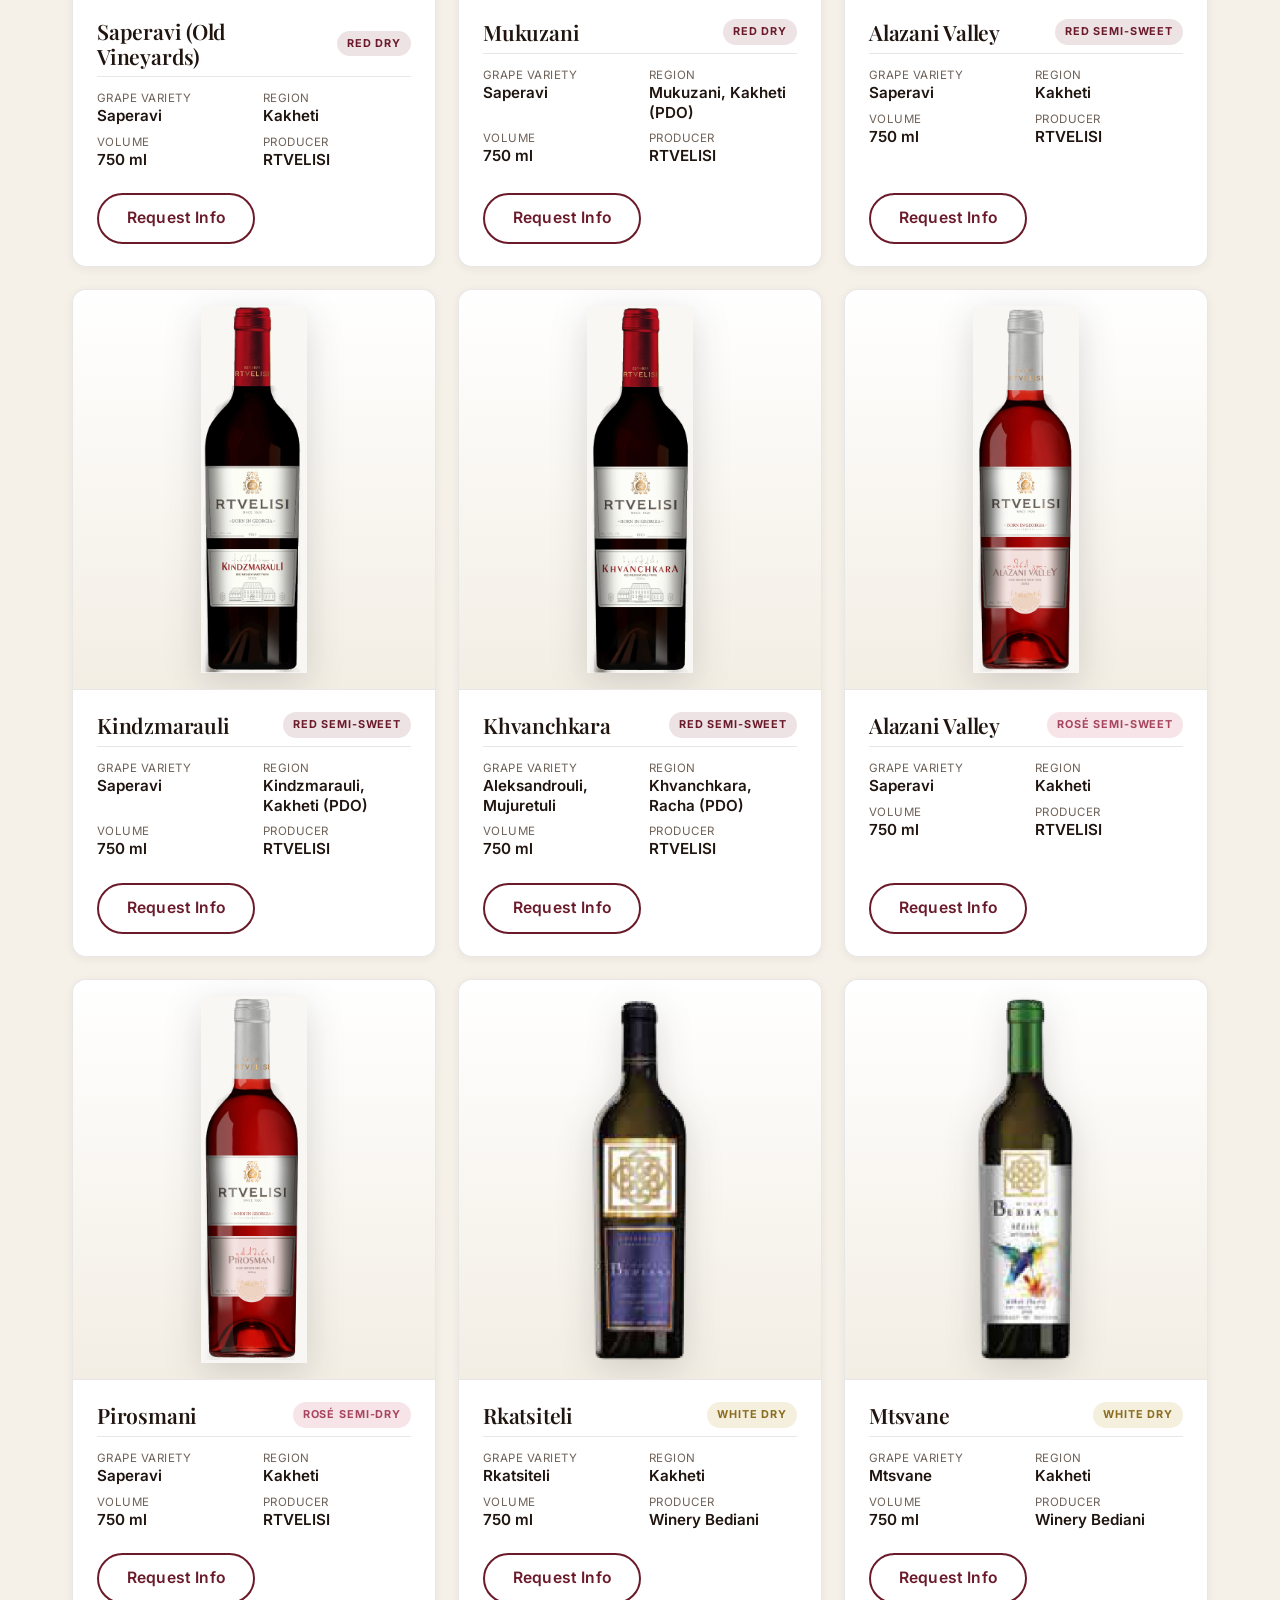
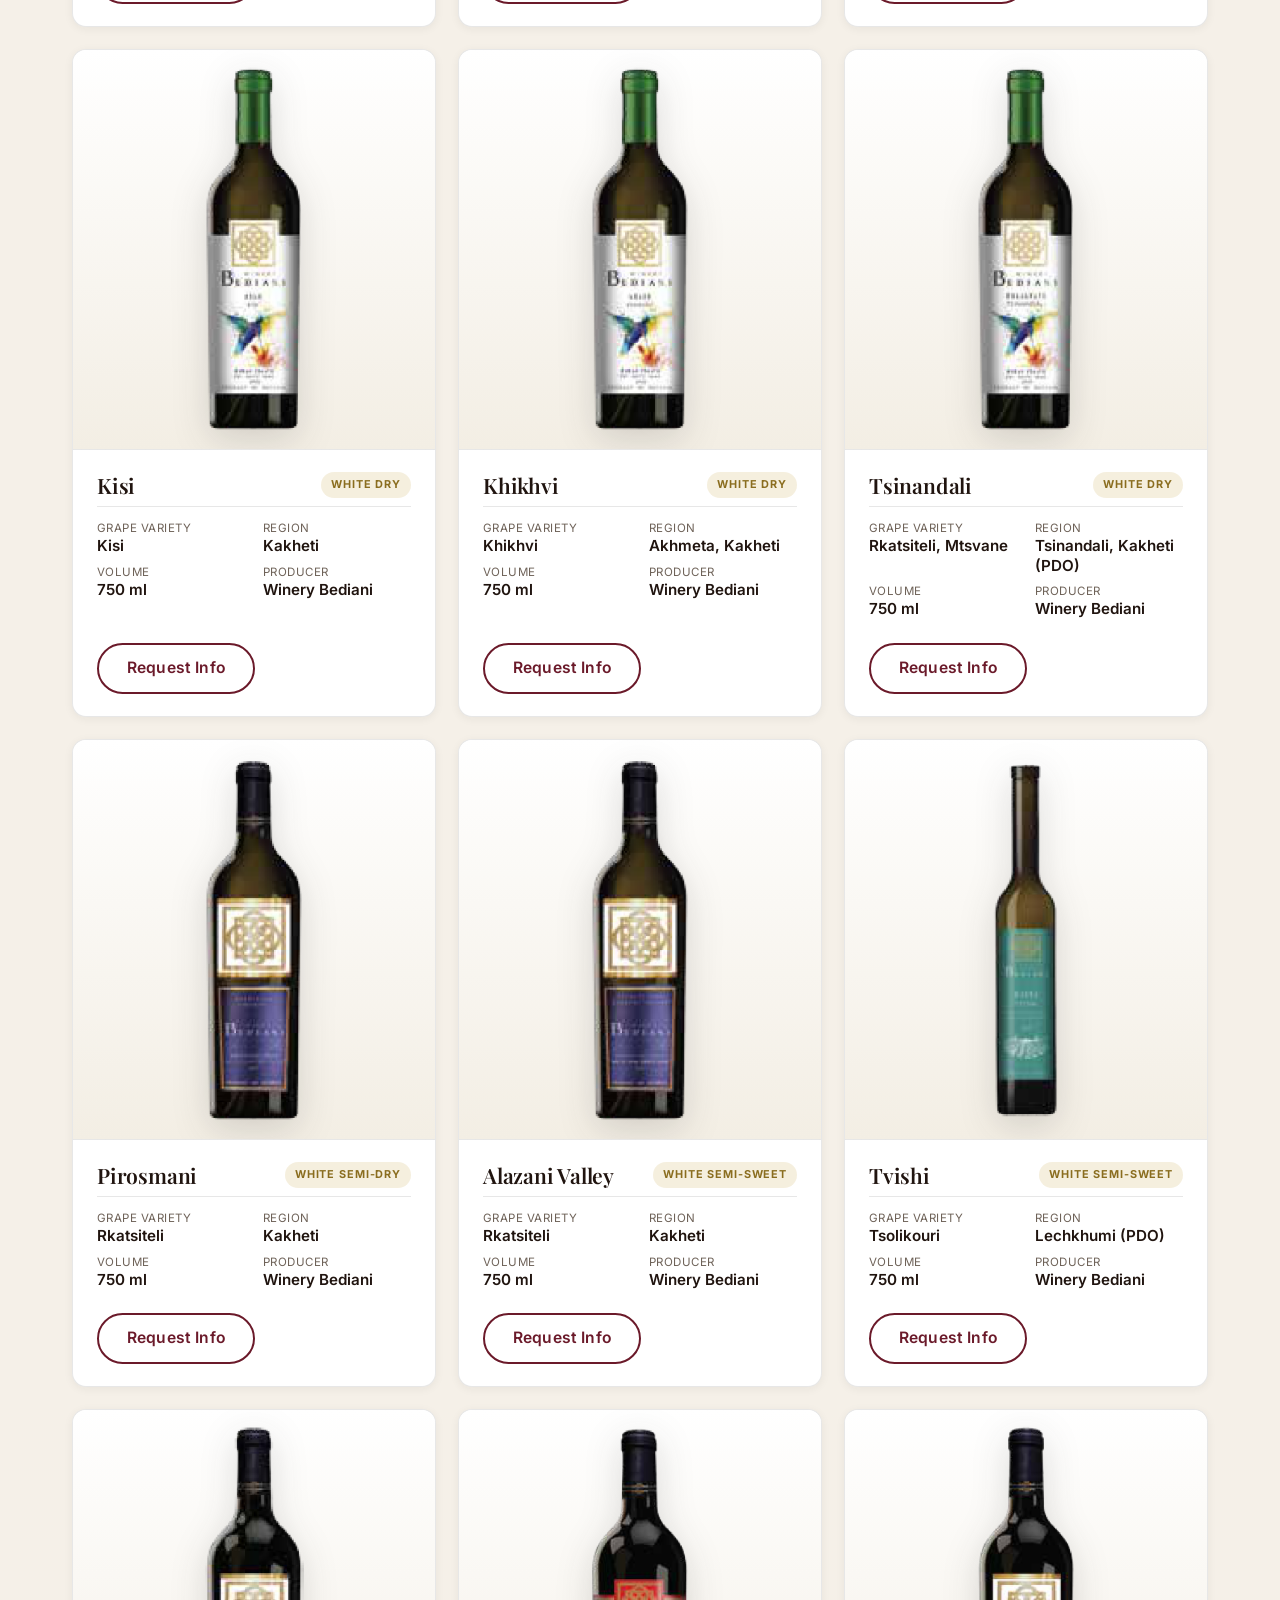
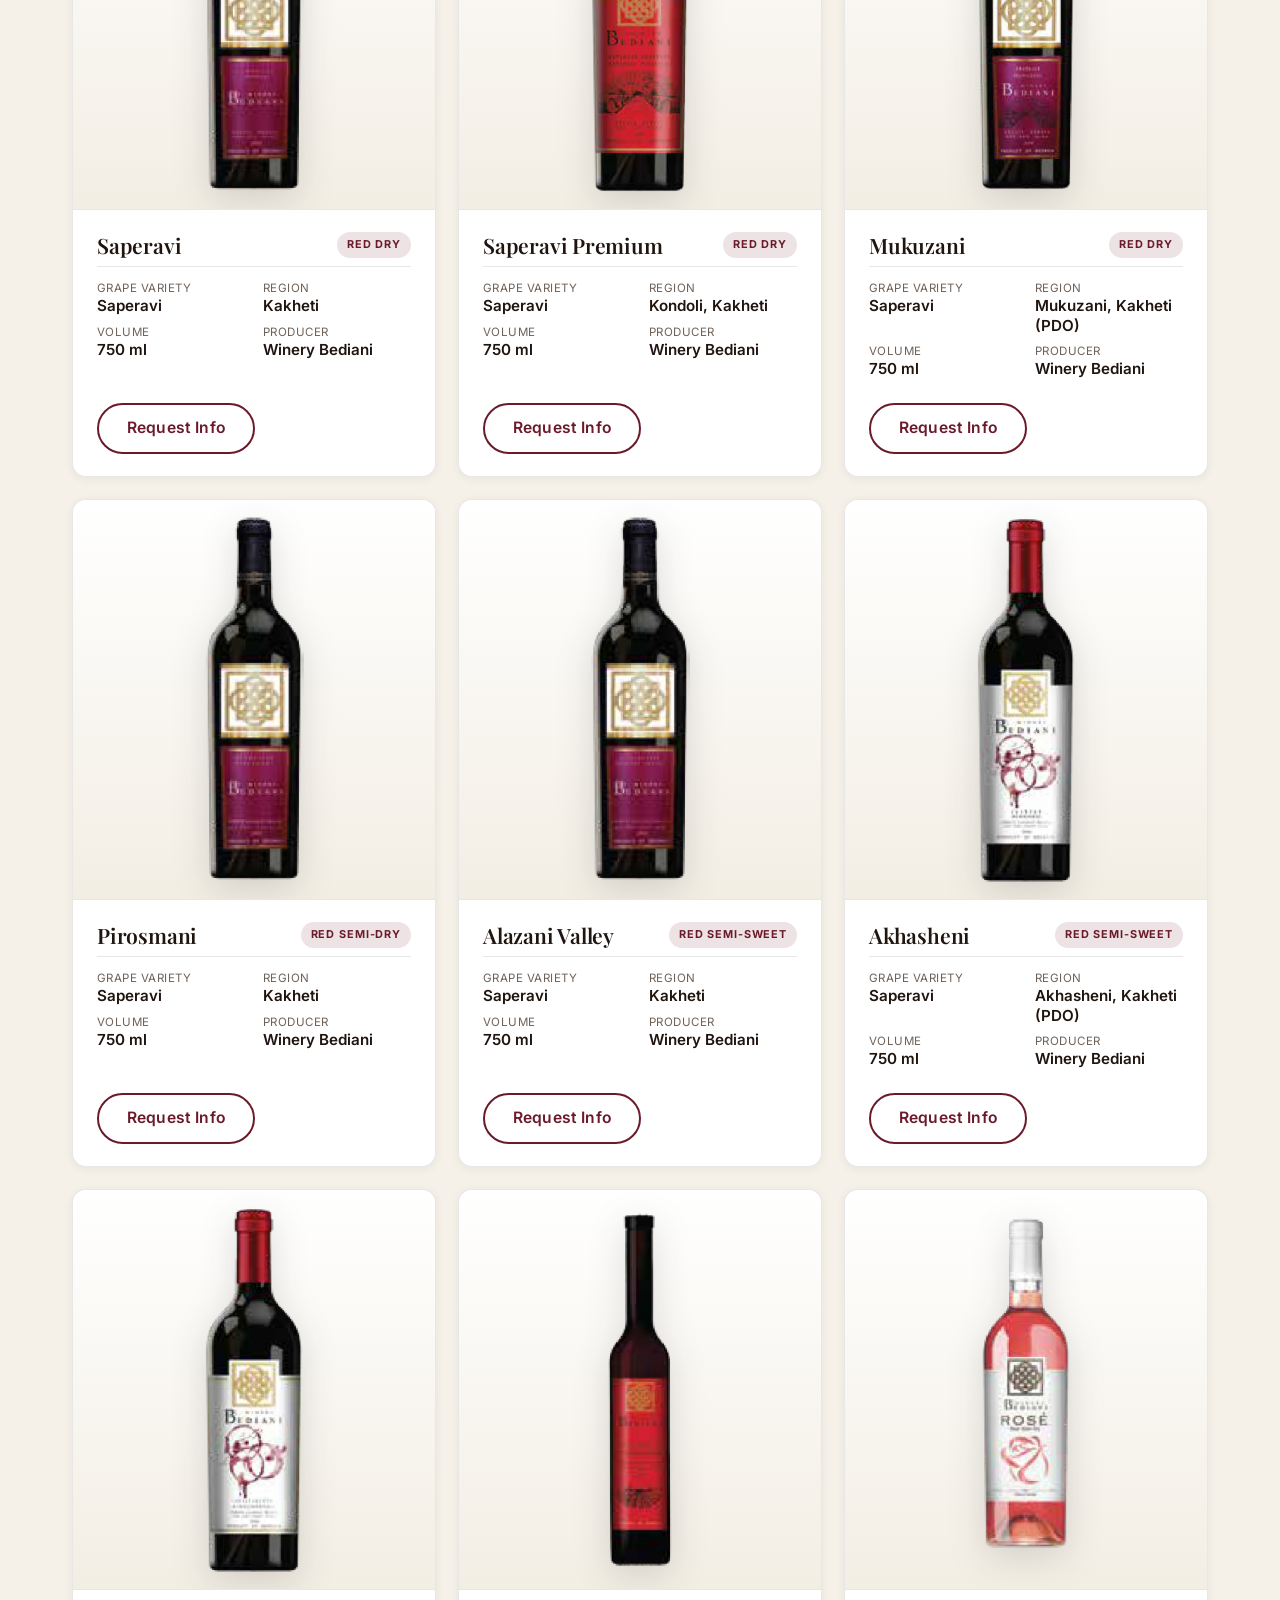
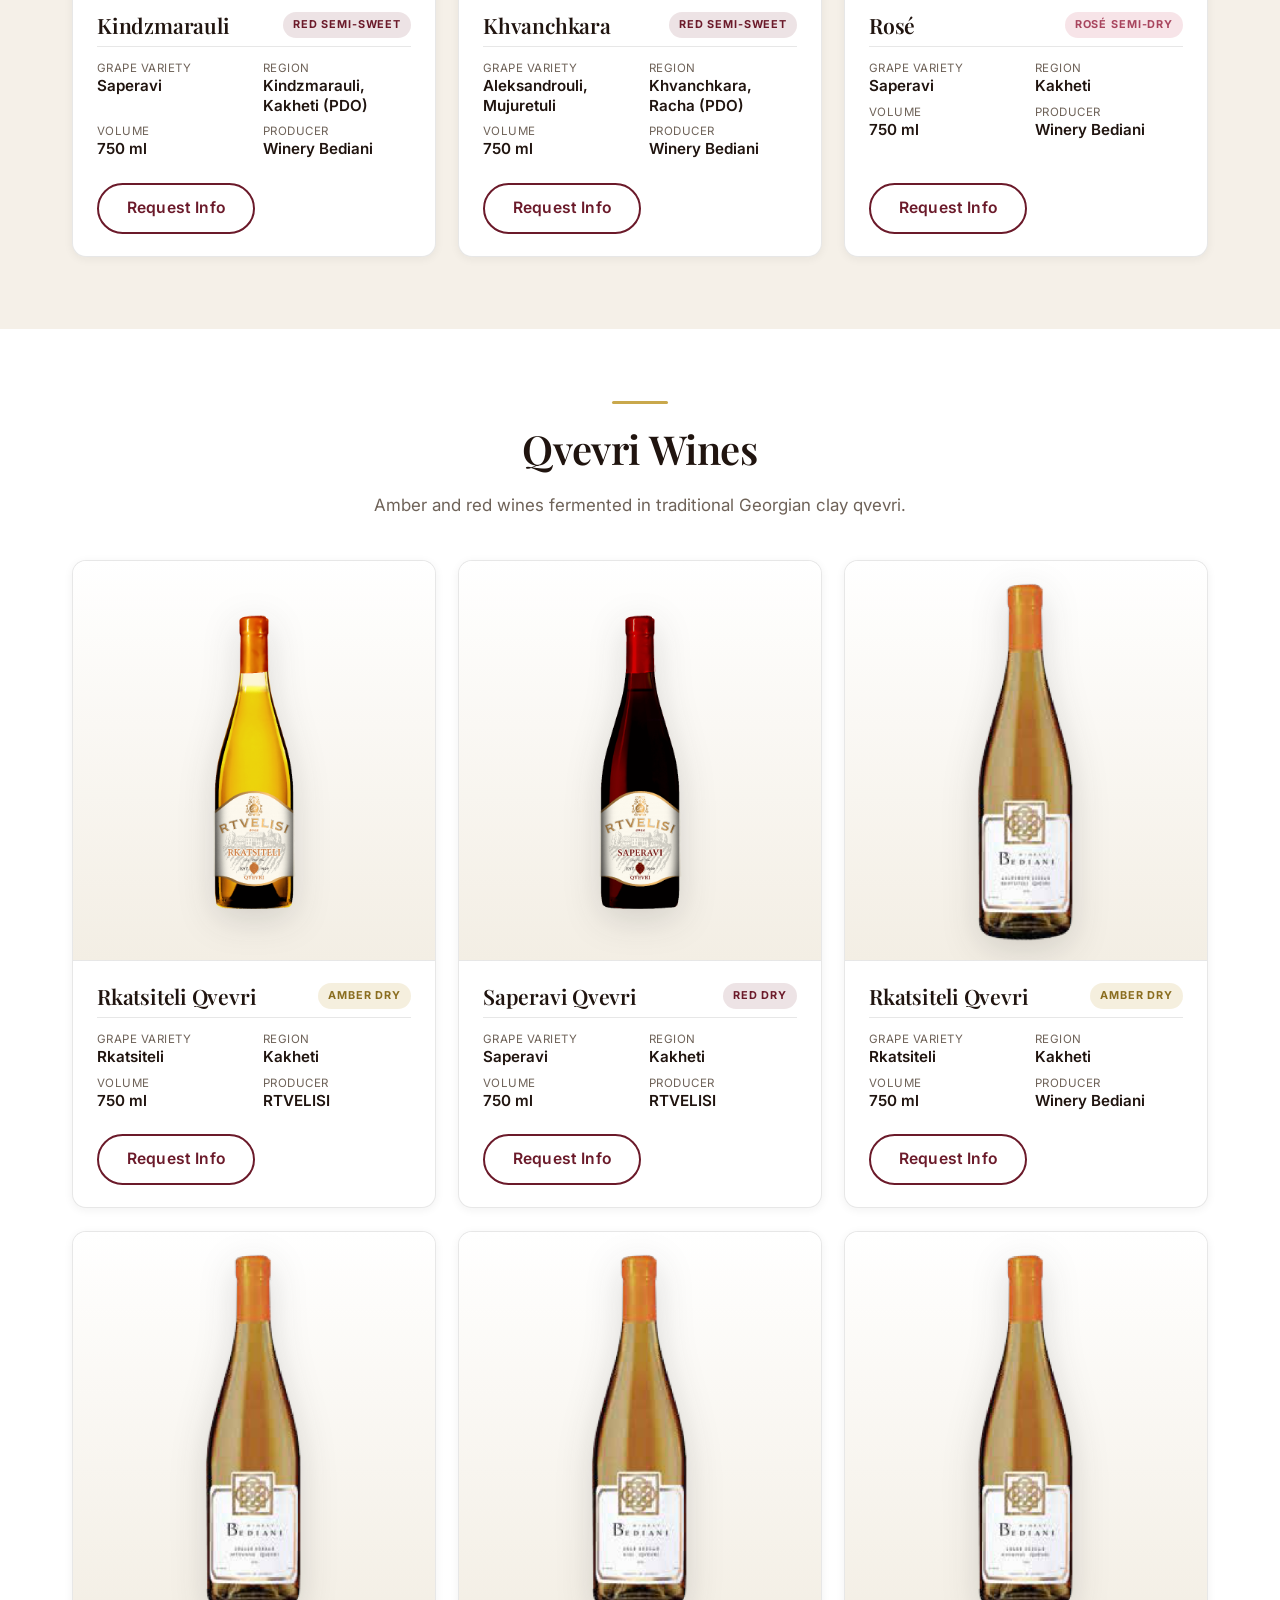
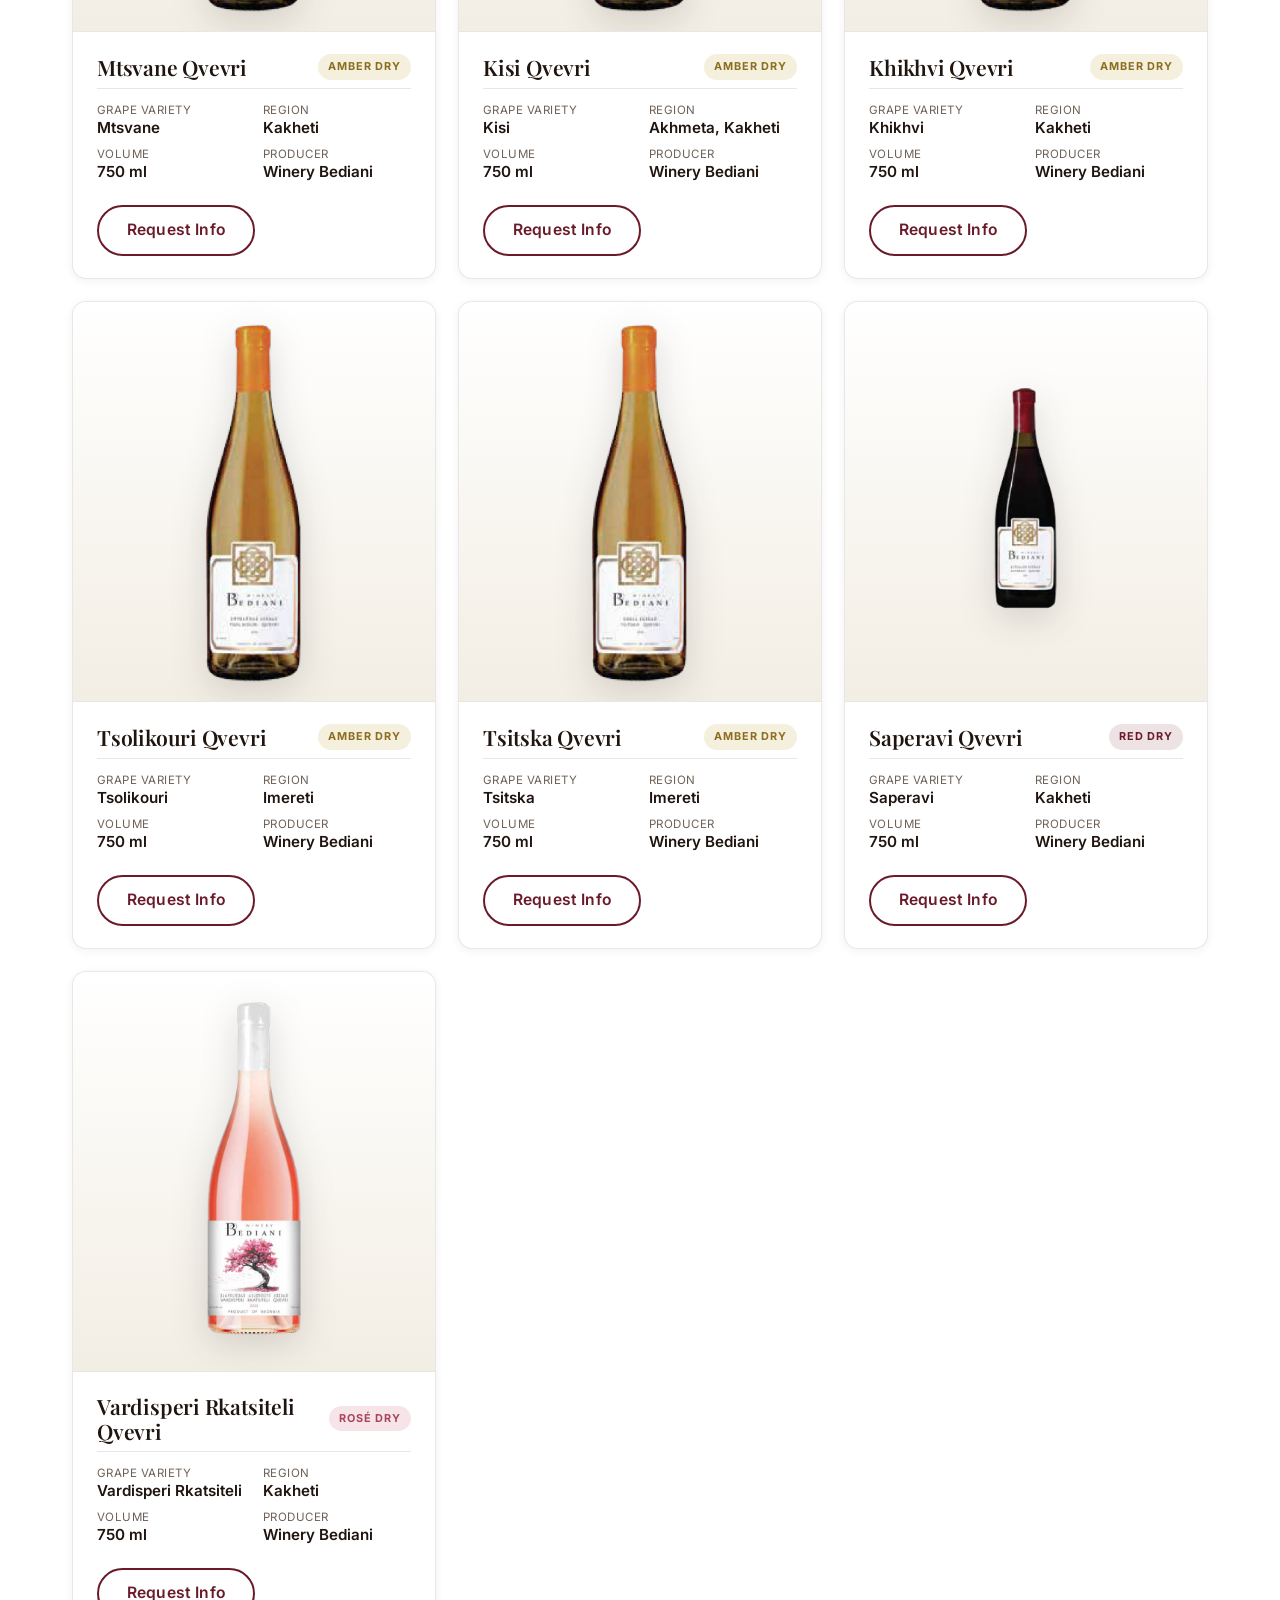
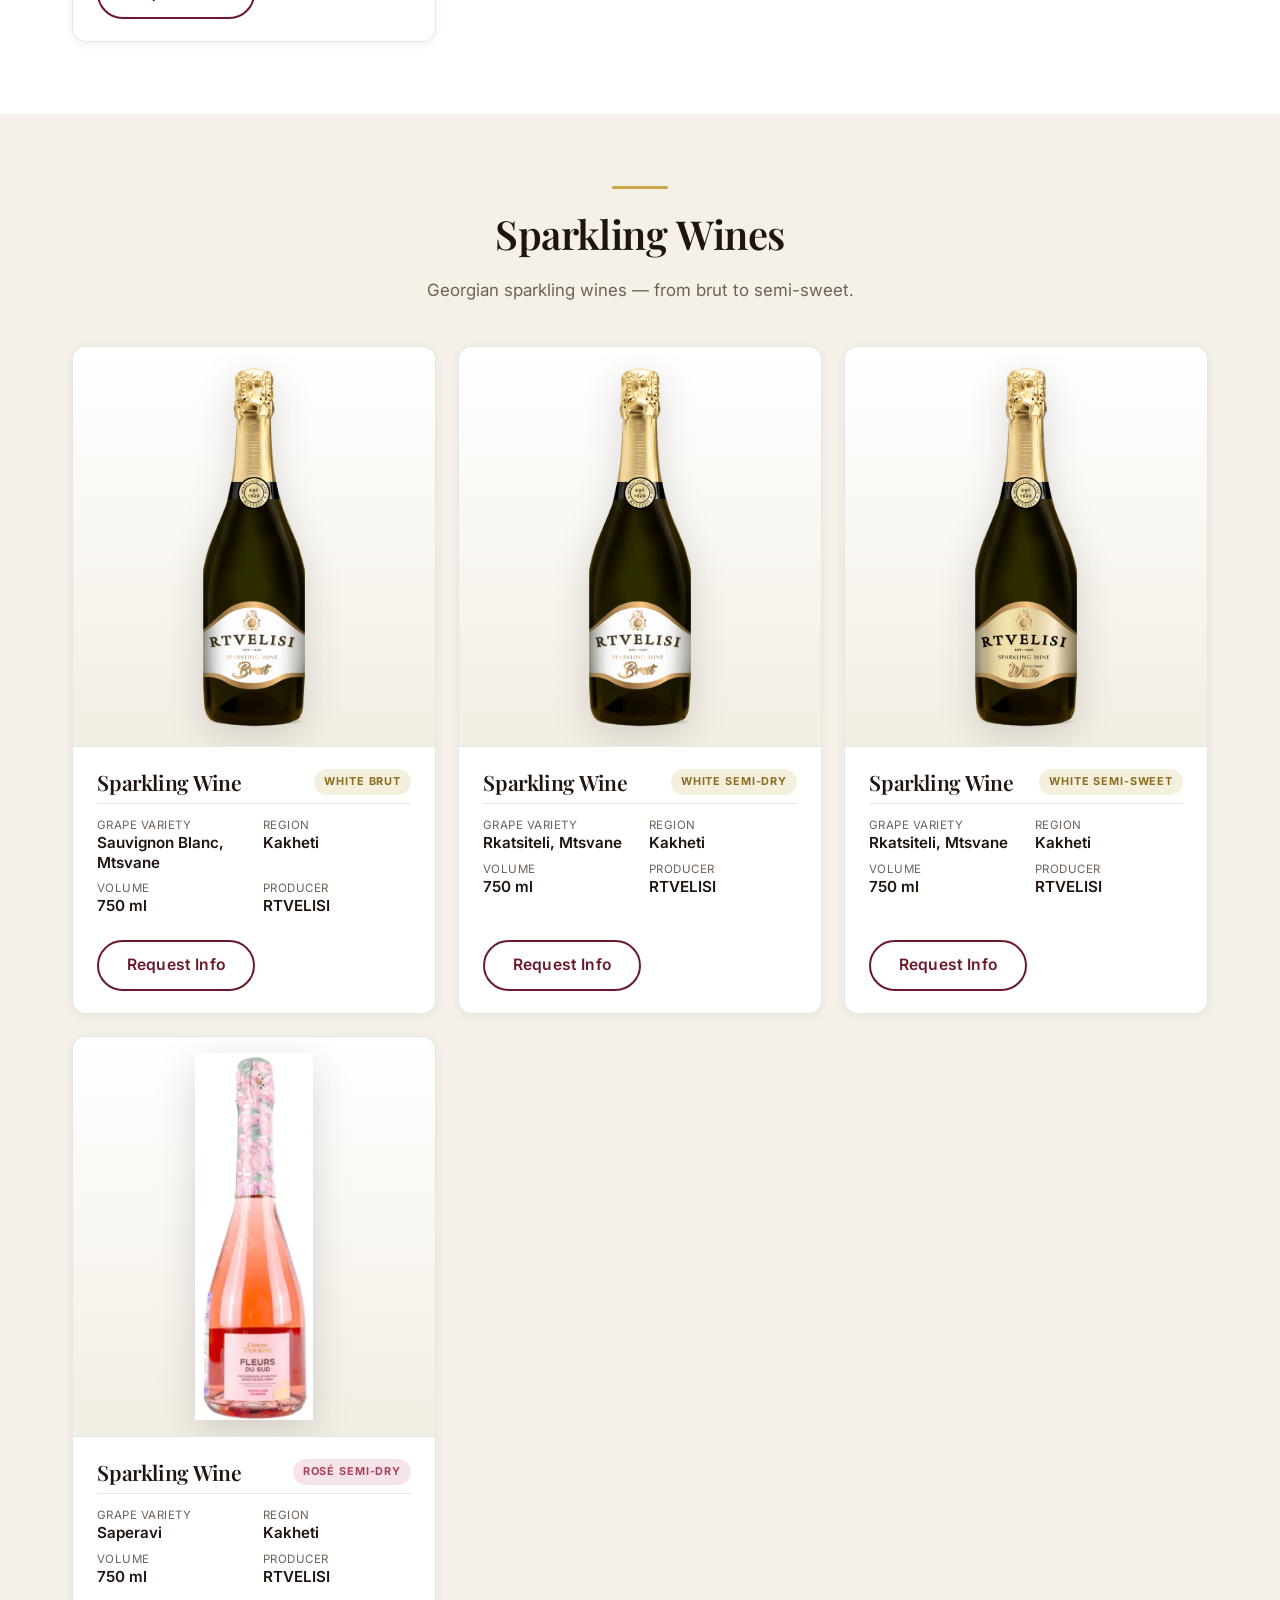
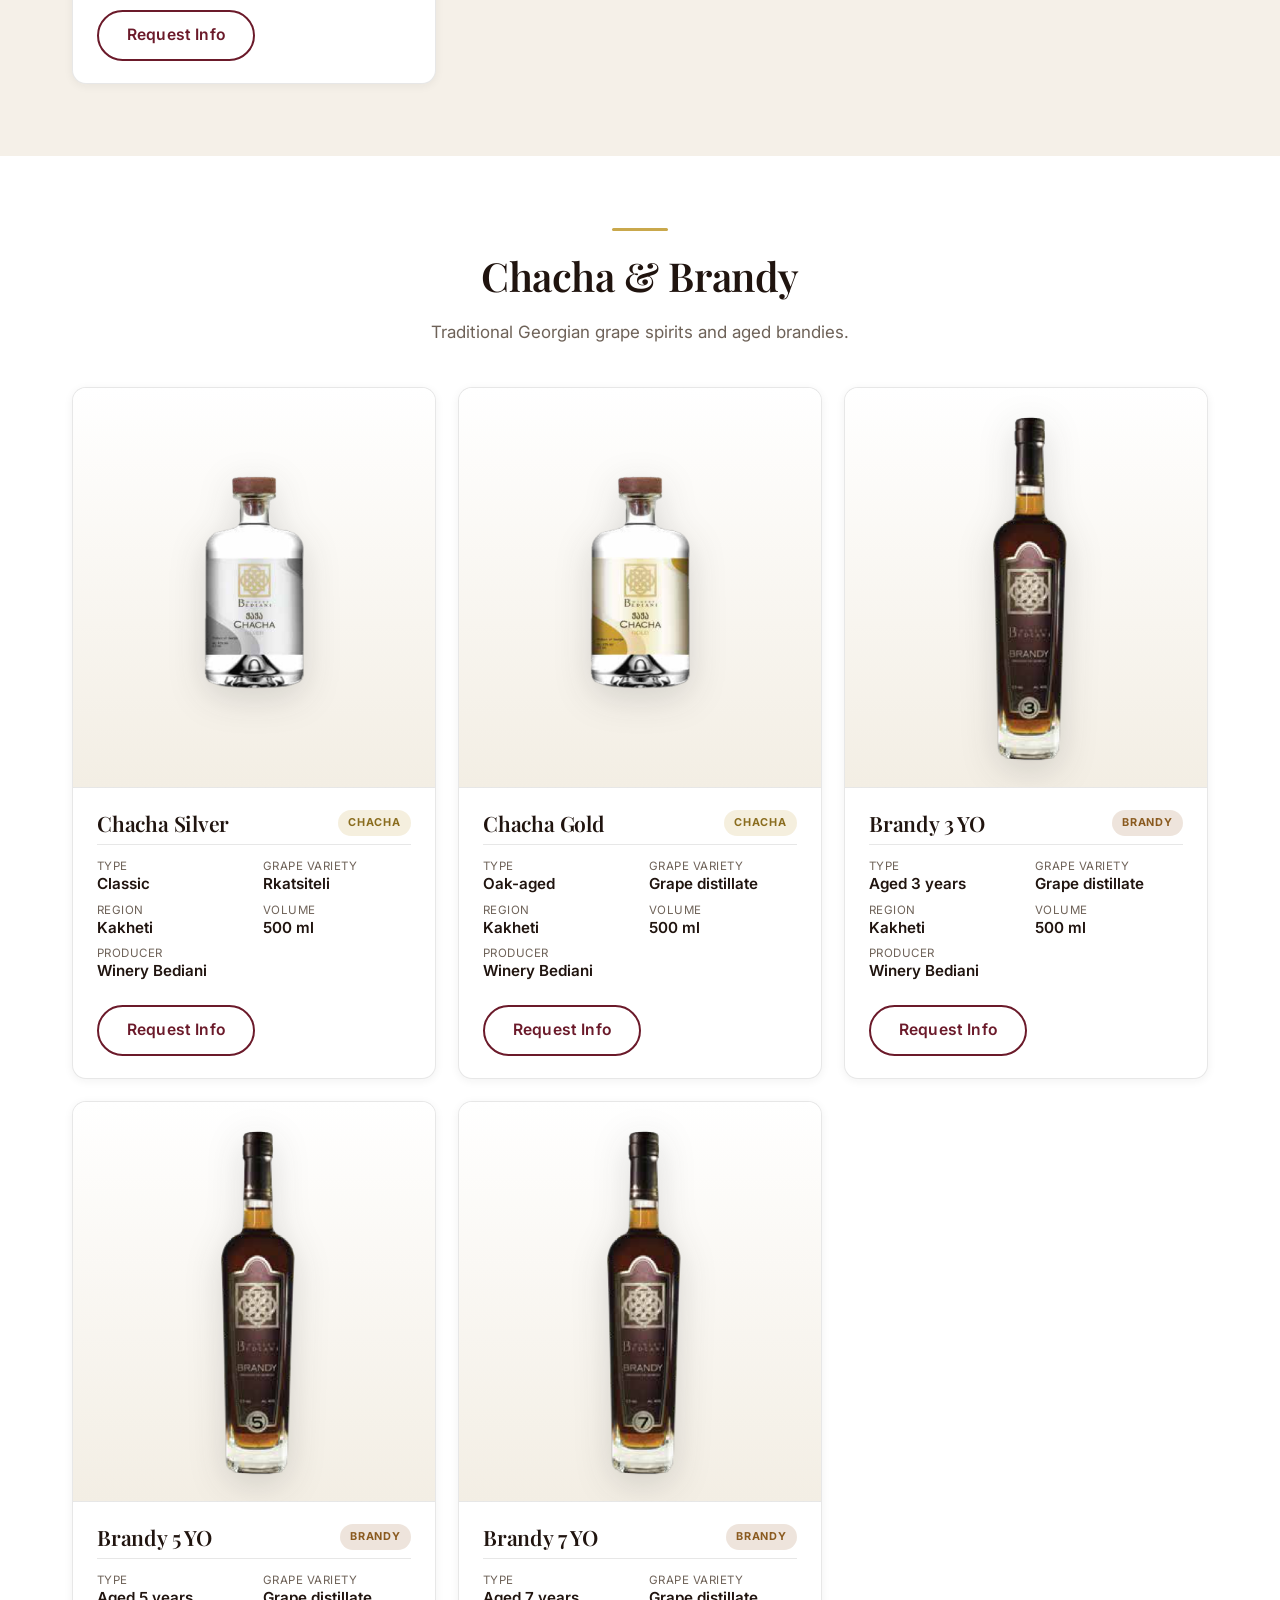
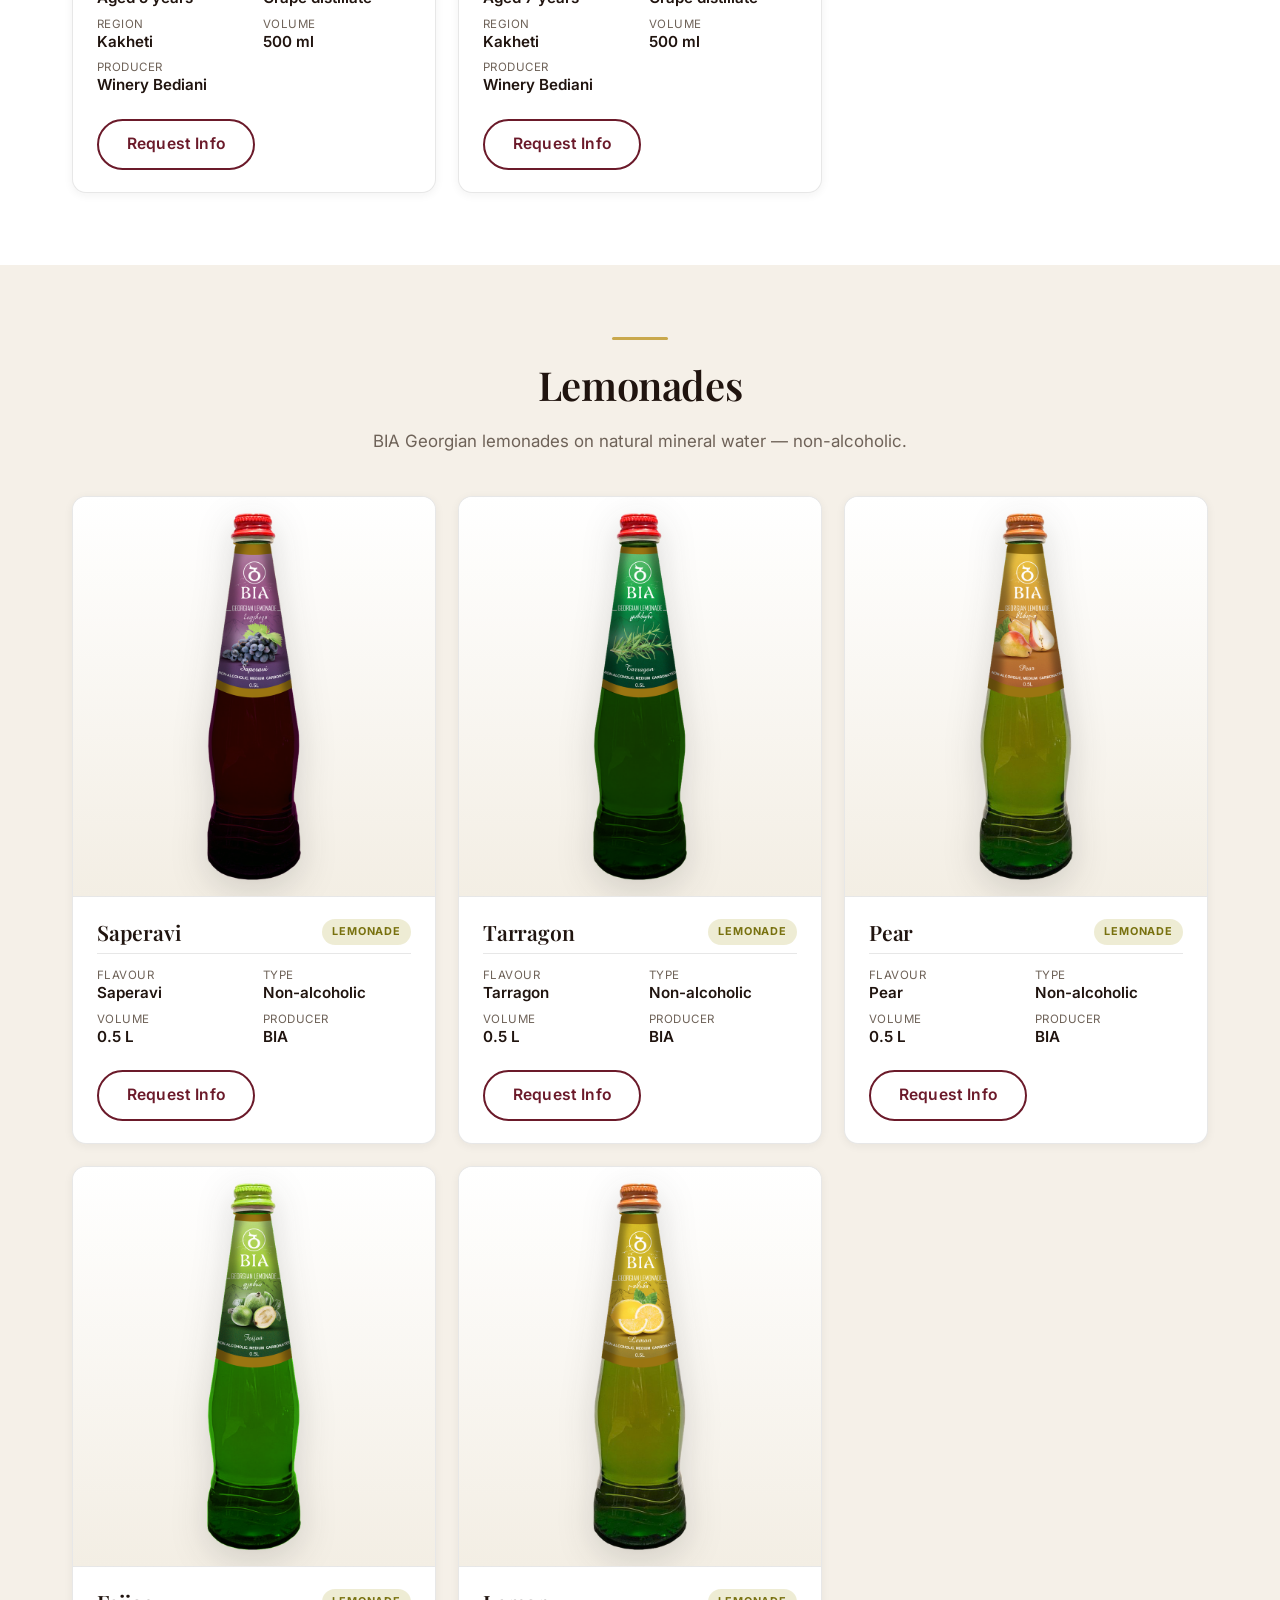
==== commit 8cd3bf27: "Add all 30 Winery Bediani photos + fix bottle sizing (whole bottle now visible) Catalogue photos com" ====
--- a/products.html
+++ b/products.html
@@ -10,7 +10,7 @@
   <link rel="preconnect" href="https://fonts.gstatic.com" crossorigin />
   <link href="https://fonts.googleapis.com/css2?family=Playfair+Display:wght@500;600;700&family=Inter:wght@400;500;600;700&family=Noto+Sans+Georgian:wght@400;500;600;700&display=swap" rel="stylesheet" />
 
-  <link rel="stylesheet" href="css/styles.css?v=3" />
+  <link rel="stylesheet" href="css/styles.css?v=6" />
   <link rel="icon" href="data:image/svg+xml,<svg xmlns='http://www.w3.org/2000/svg' viewBox='0 0 32 32'><rect width='32' height='32' rx='7' fill='%236B1A2A'/><text x='16' y='22' font-size='17' font-family='Georgia,serif' fill='%23C9A84C' text-anchor='middle'>W</text></svg>" />
 </head>
 <body>
@@ -138,8 +138,8 @@
     </div>
   </footer>
 
-  <script src="js/translations.js?v=3"></script>
-  <script src="js/catalog.js?v=3"></script>
-  <script src="js/main.js?v=3"></script>
+  <script src="js/translations.js?v=6"></script>
+  <script src="js/catalog.js?v=6"></script>
+  <script src="js/main.js?v=6"></script>
 </body>
 </html>
--- a/css/styles.css
+++ b/css/styles.css
@@ -477,19 +477,19 @@
 .wine-card:hover { transform: translateY(-5px); box-shadow: var(--shadow-lg); }
 .wine-media {
   background: linear-gradient(180deg, #ffffff 0%, #f3eee4 100%);
-  aspect-ratio: 3 / 4;
-  display: grid;
-  place-items: center;
-  padding: 22px;
+  /* Definite height + object-fit:contain on the img = whole bottle always fits.
+     (No grid here — a grid track sizes to the image's intrinsic height and
+     breaks the 100% sizing.) */
+  height: 400px;
+  padding: 16px;
   border-bottom: 1px solid var(--line);
   overflow: hidden;
 }
 .wine-media img {
-  max-height: 100%;
-  max-width: 100%;
-  width: auto;
-  height: auto;
-  object-fit: contain;
+  display: block;
+  width: 100%;
+  height: 100%;
+  object-fit: contain;   /* whole bottle always visible, scaled to fit the box */
   filter: drop-shadow(0 10px 18px rgba(28, 28, 28, 0.16));
   transition: transform 0.4s var(--ease);
 }
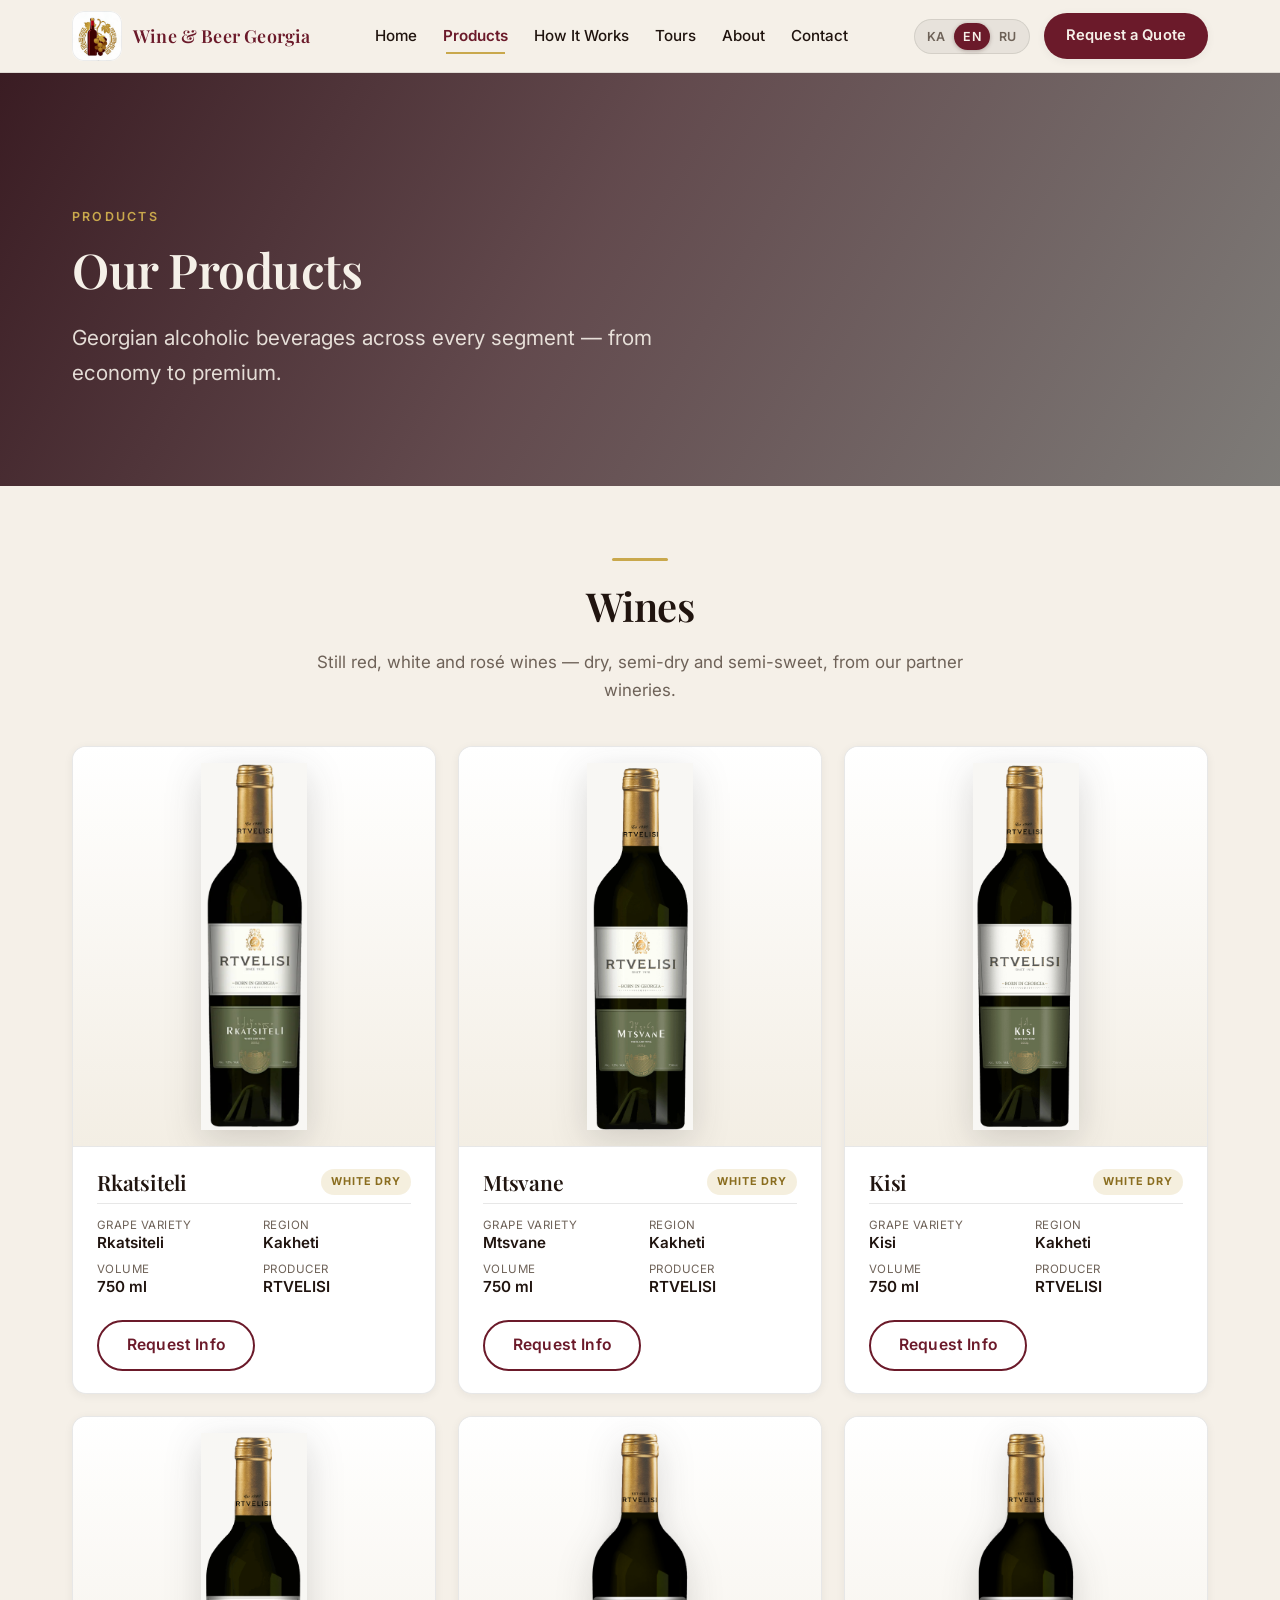
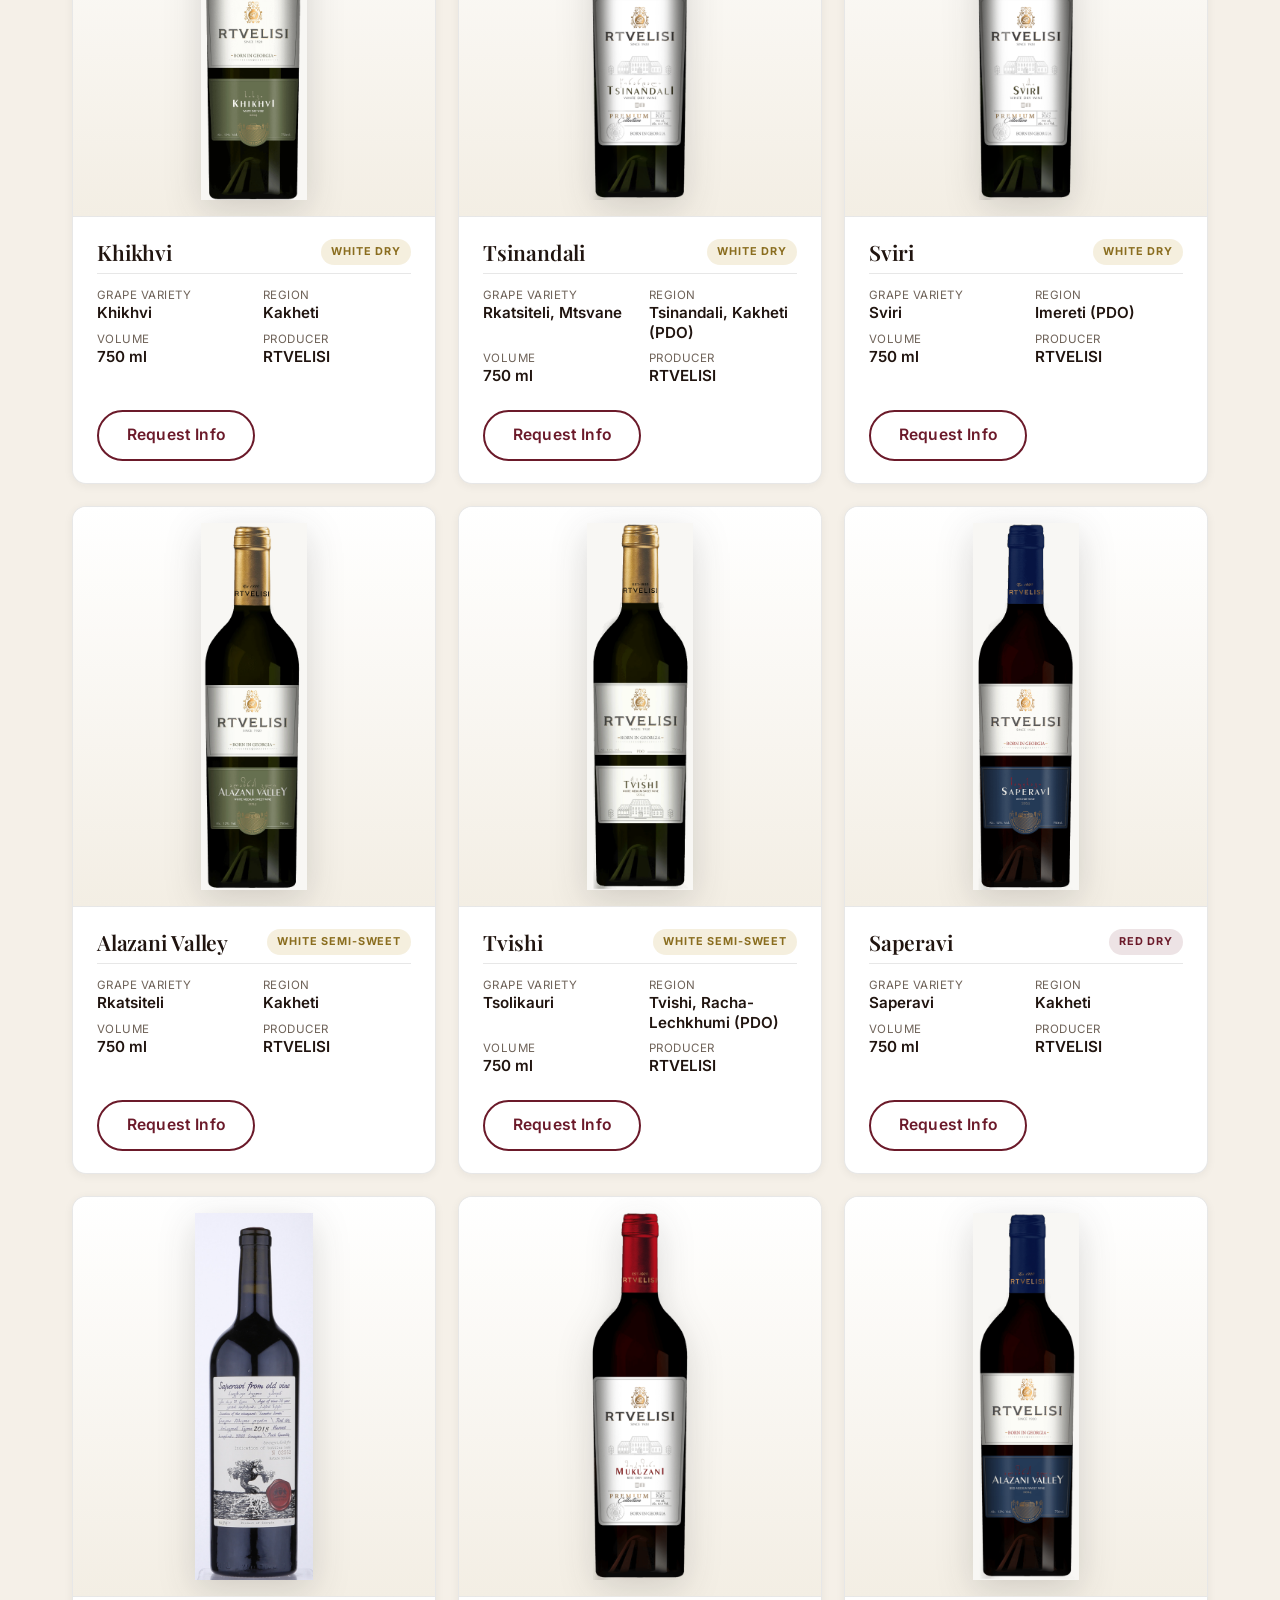
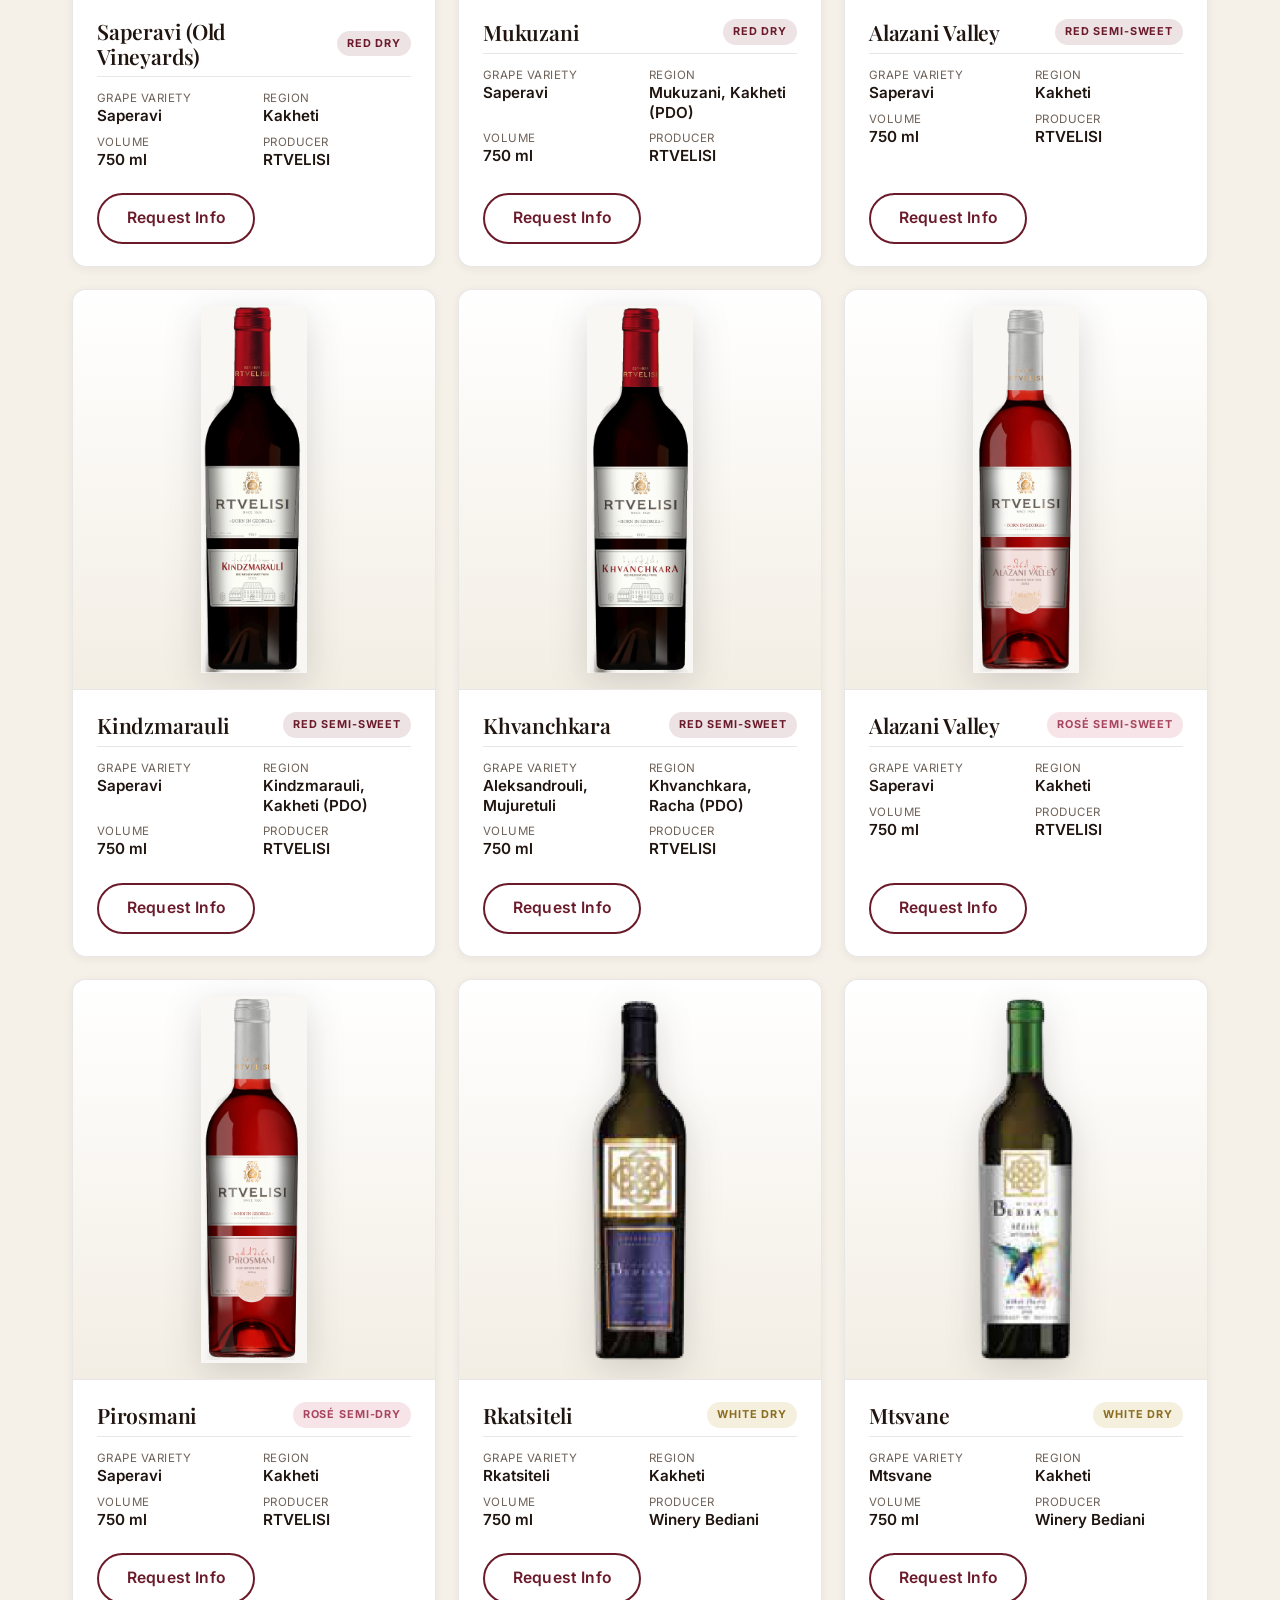
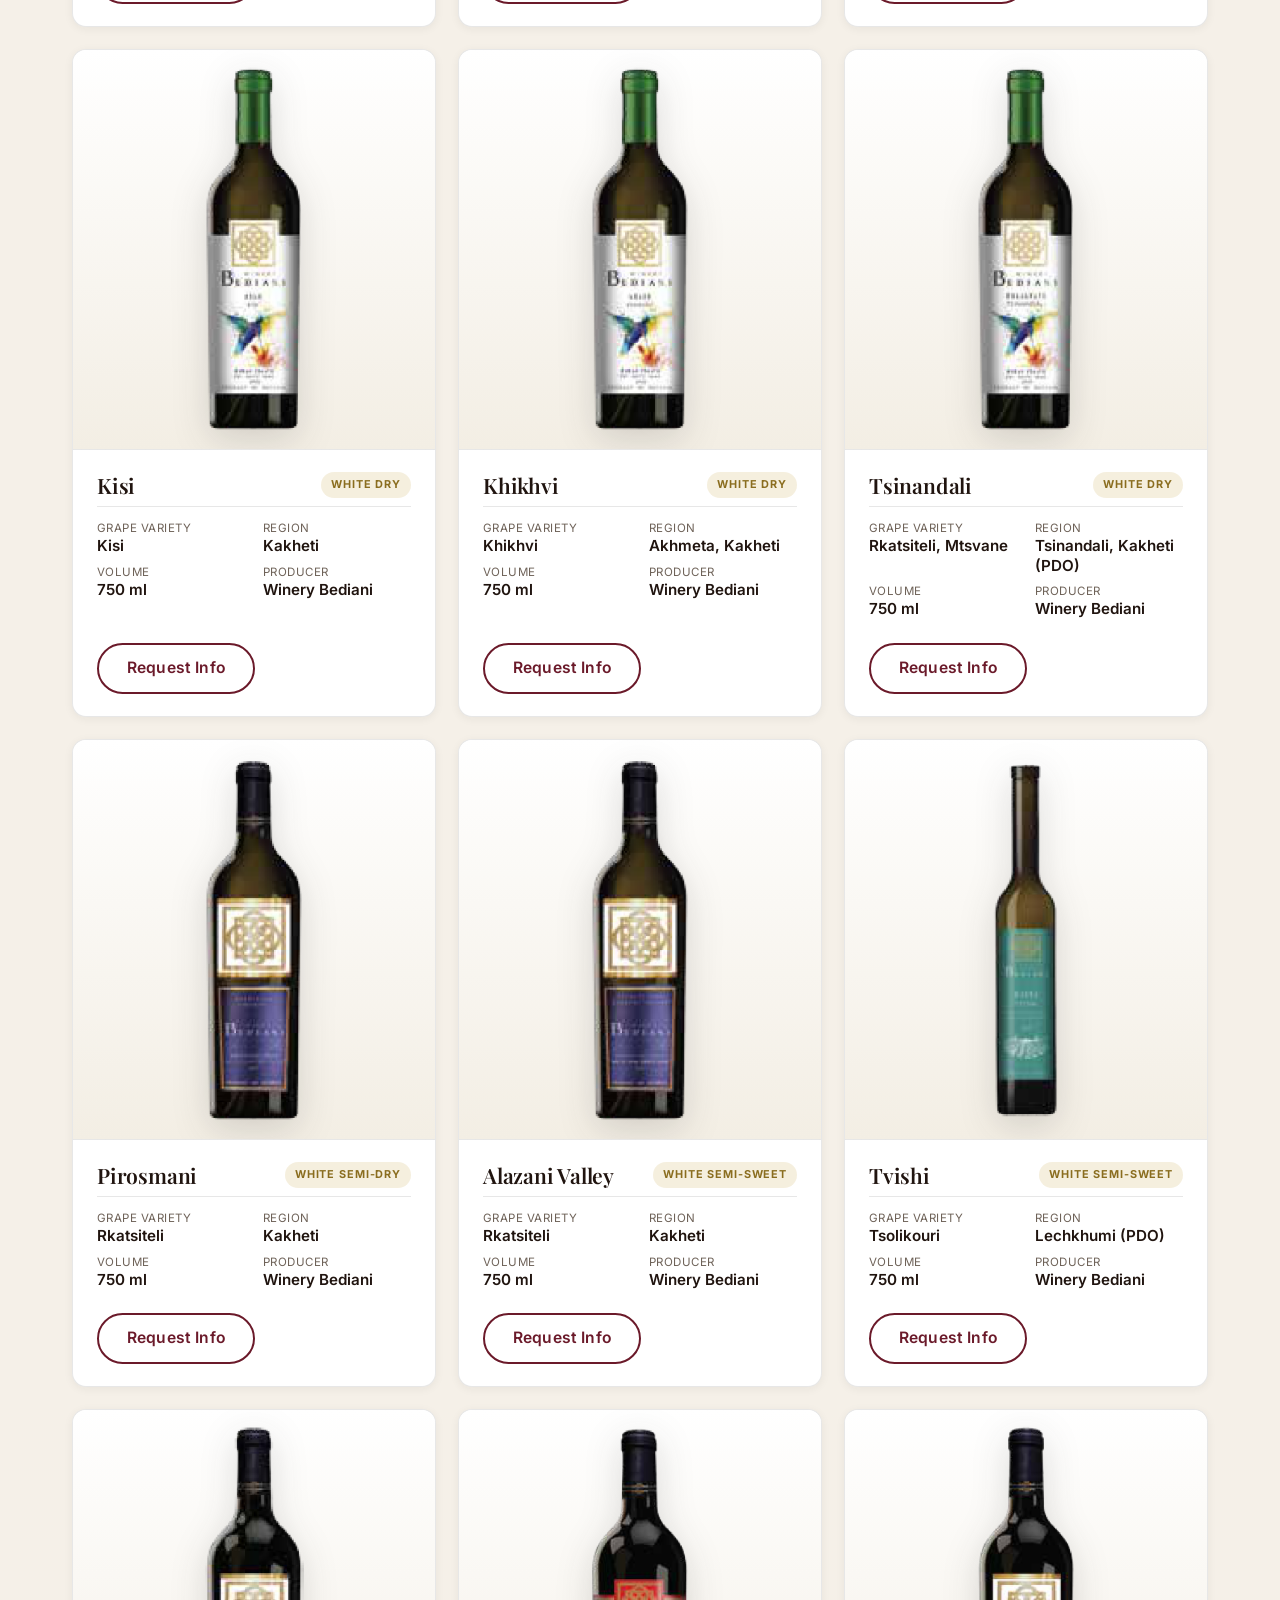
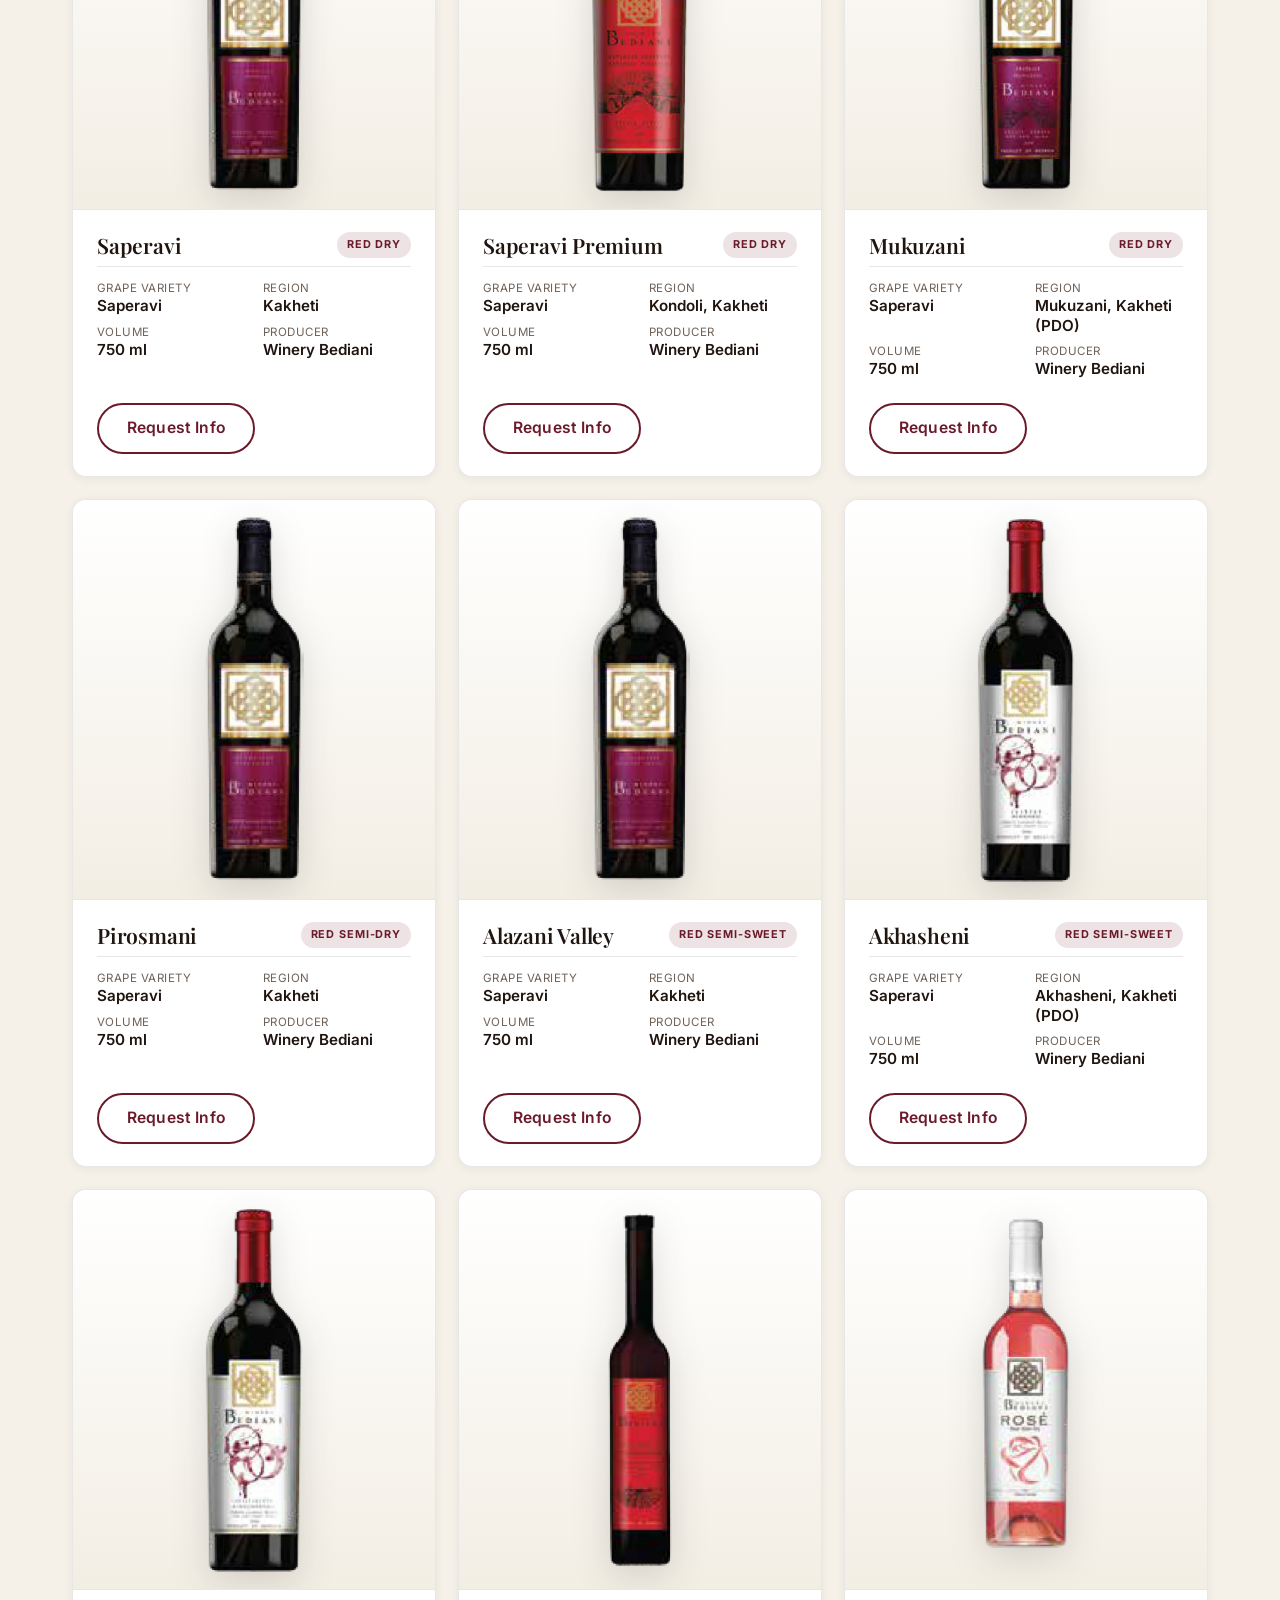
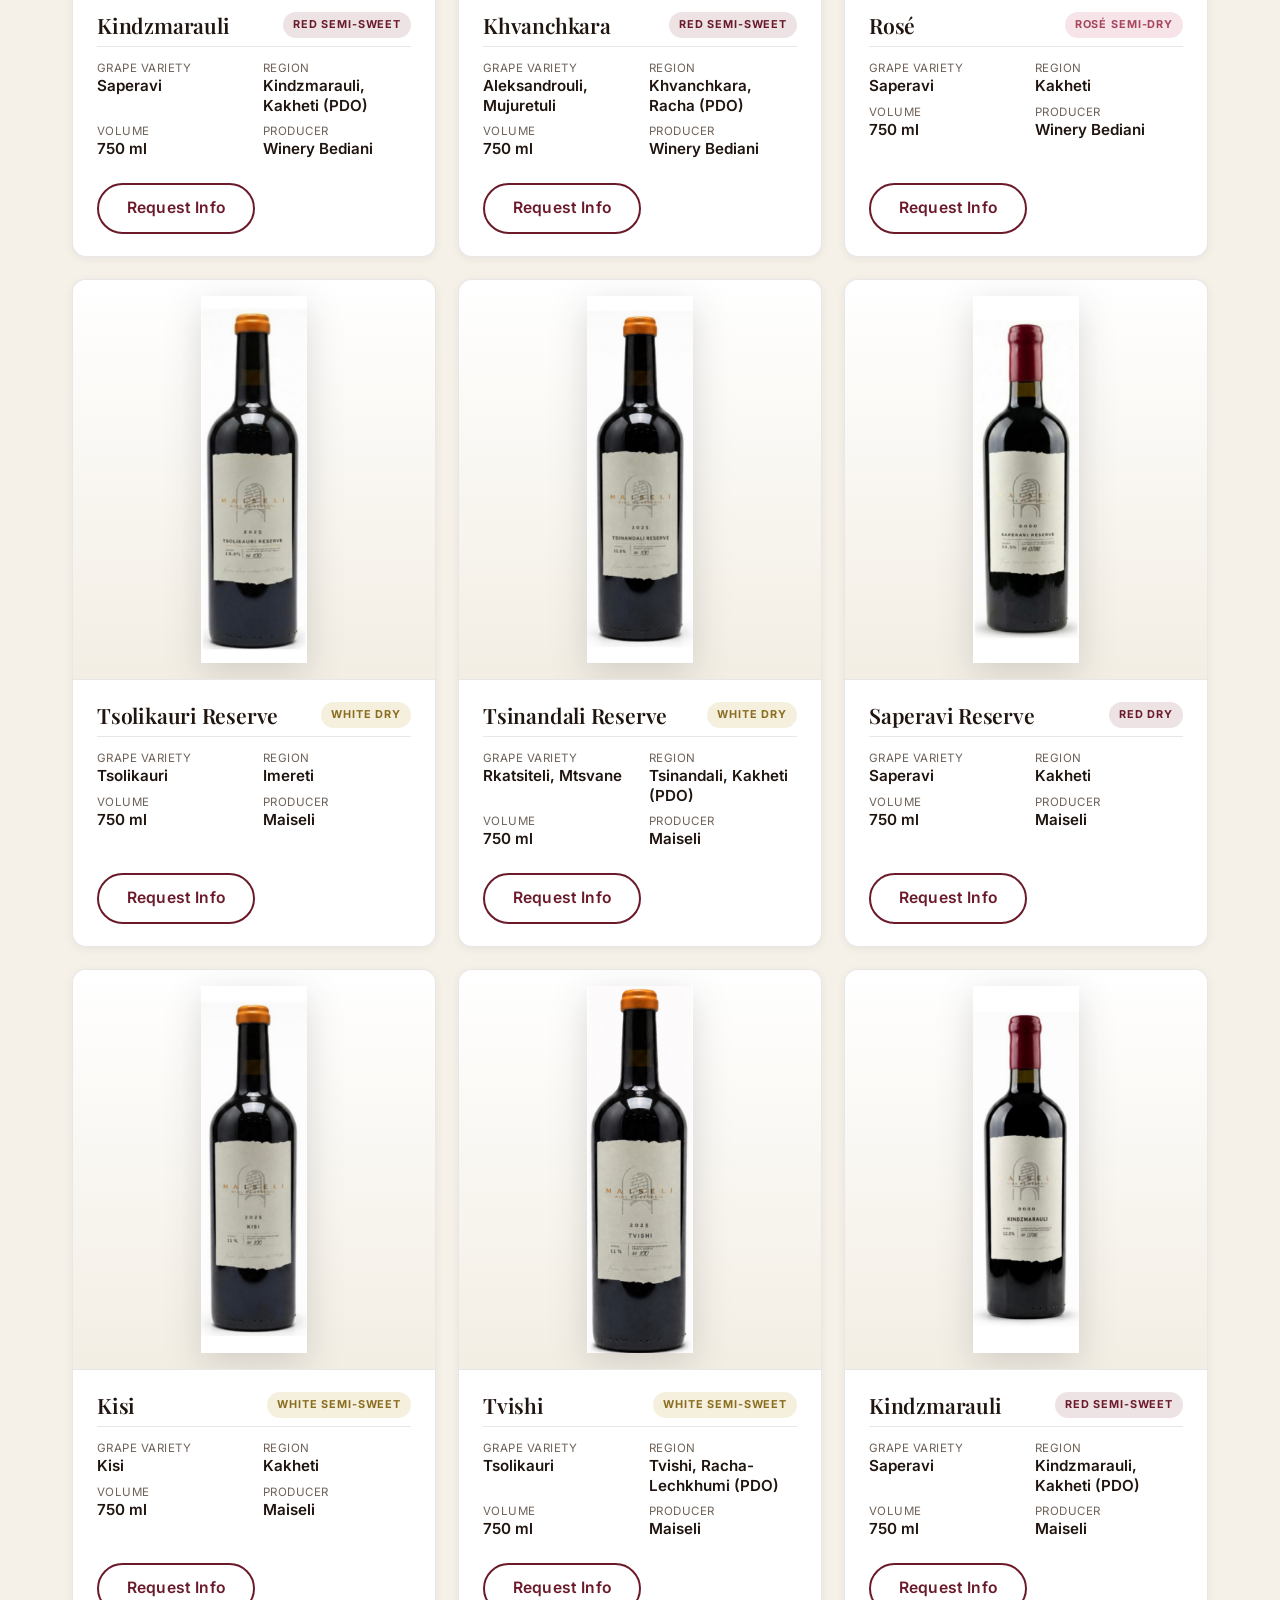
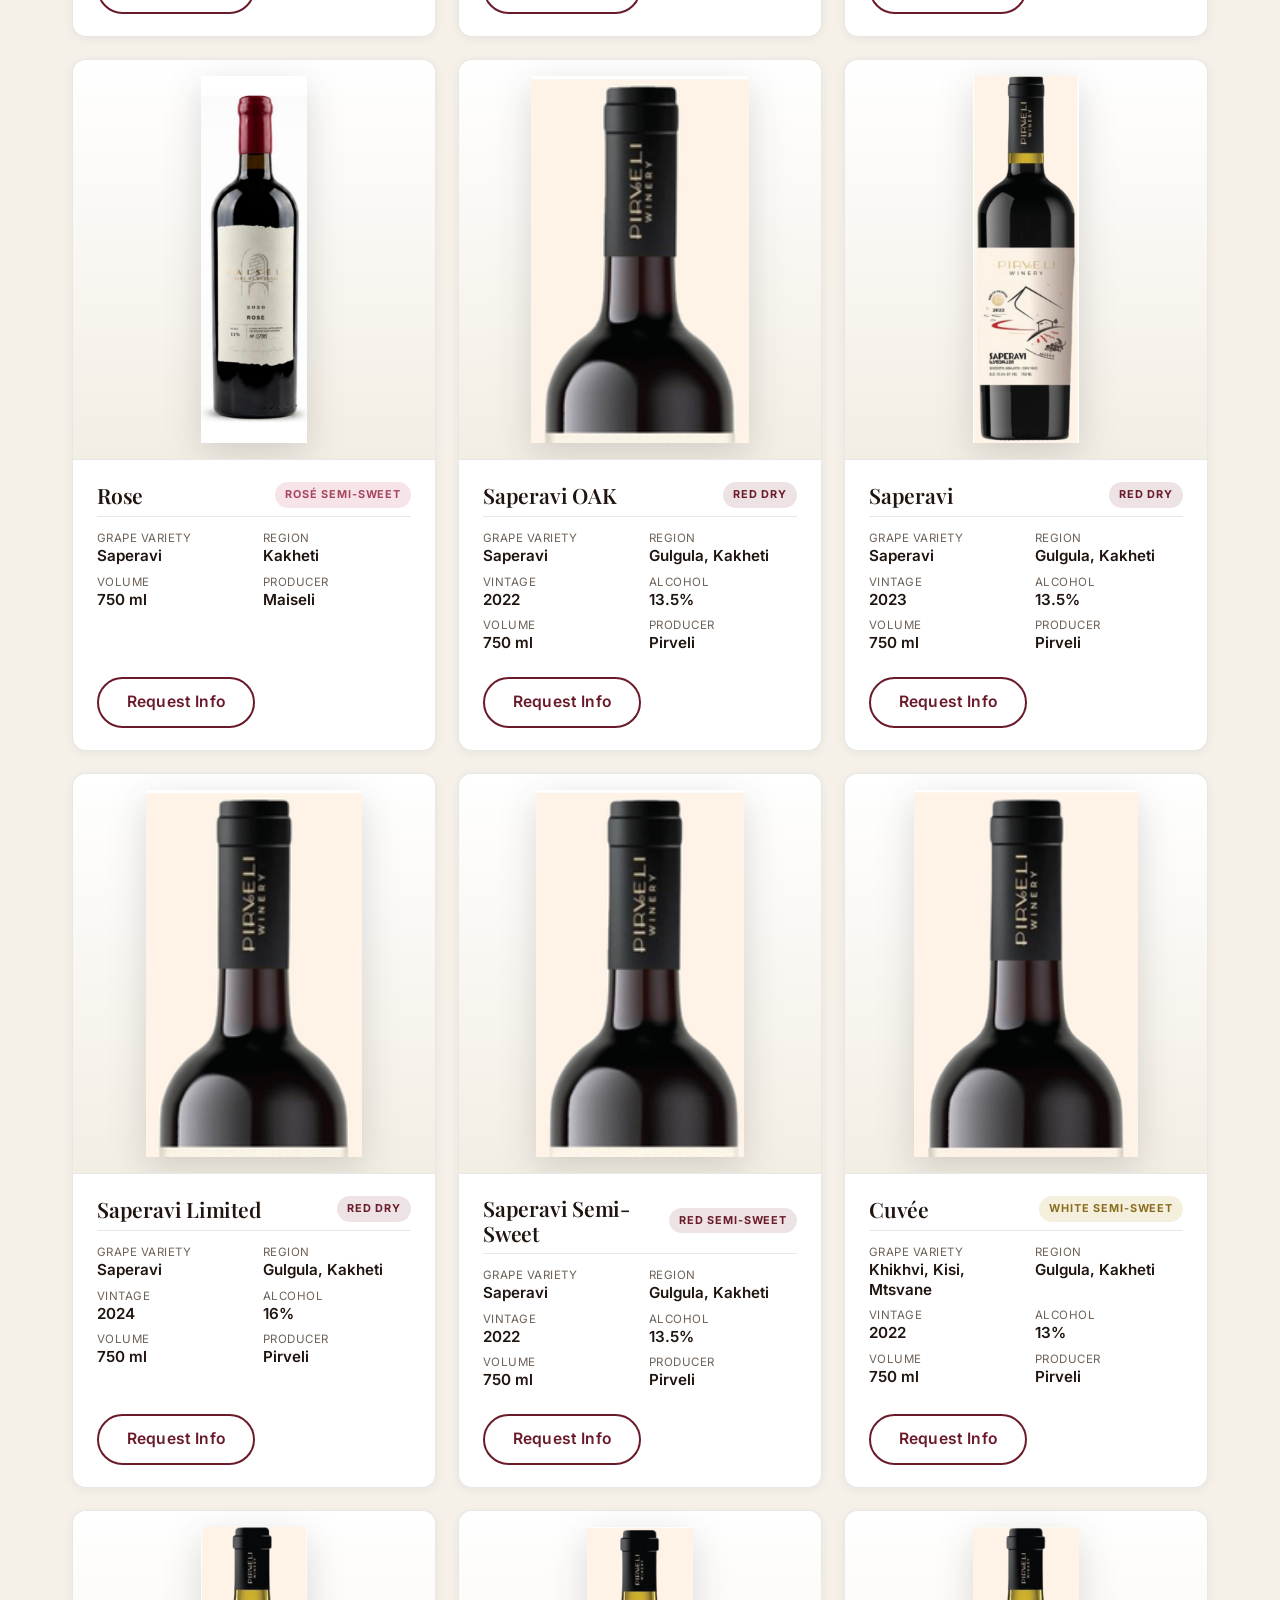
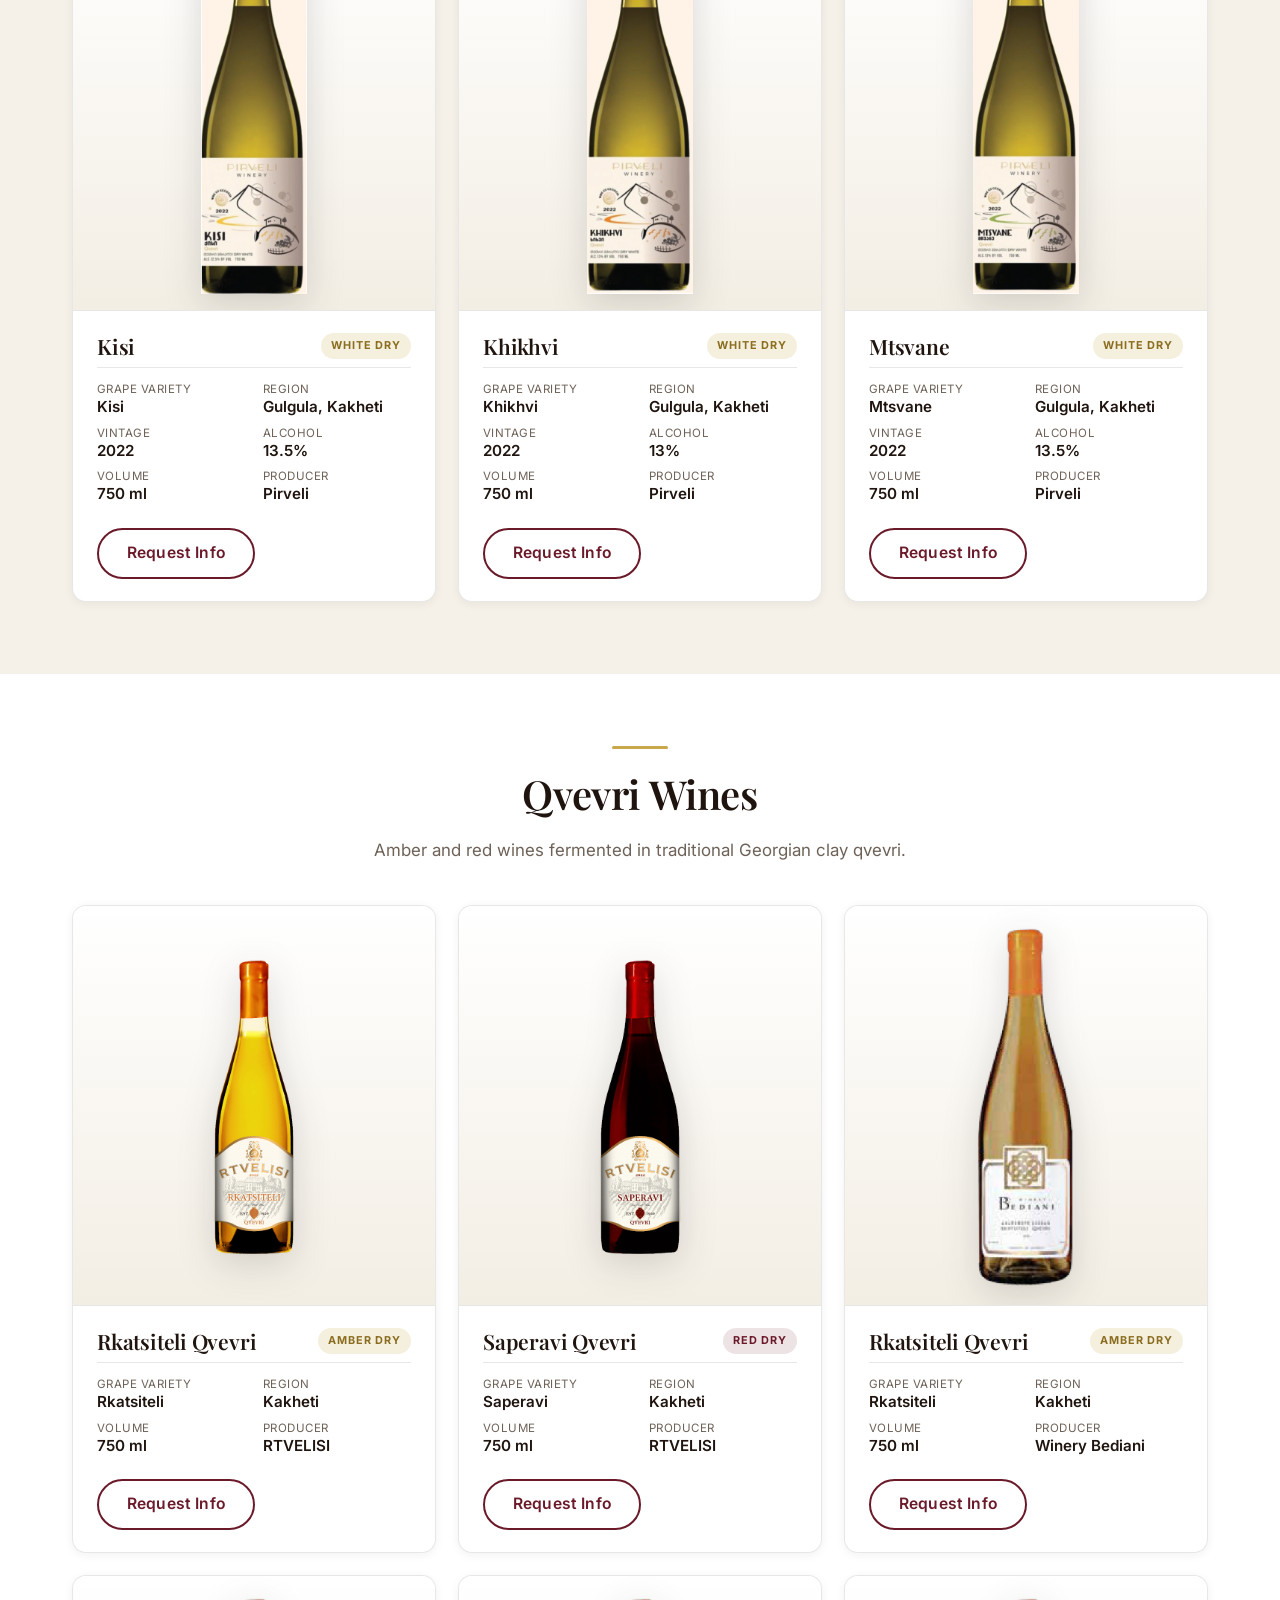
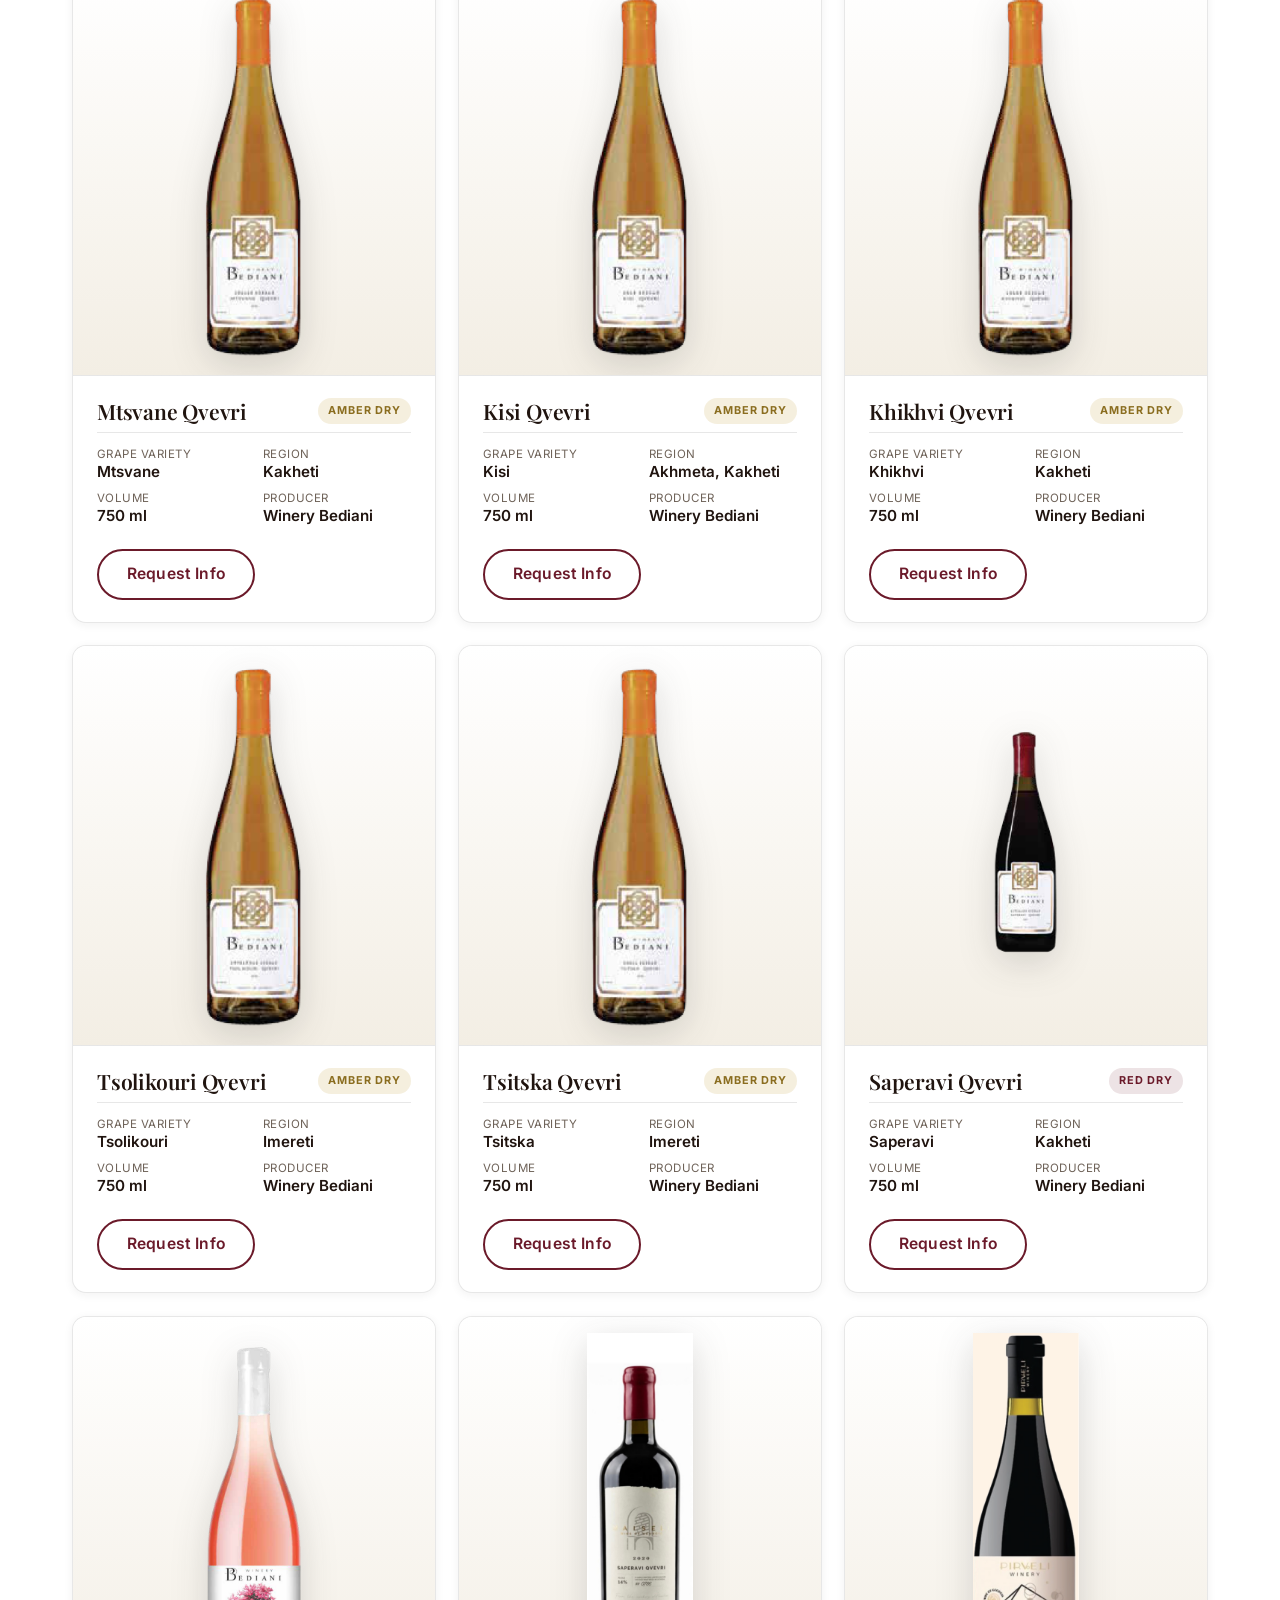
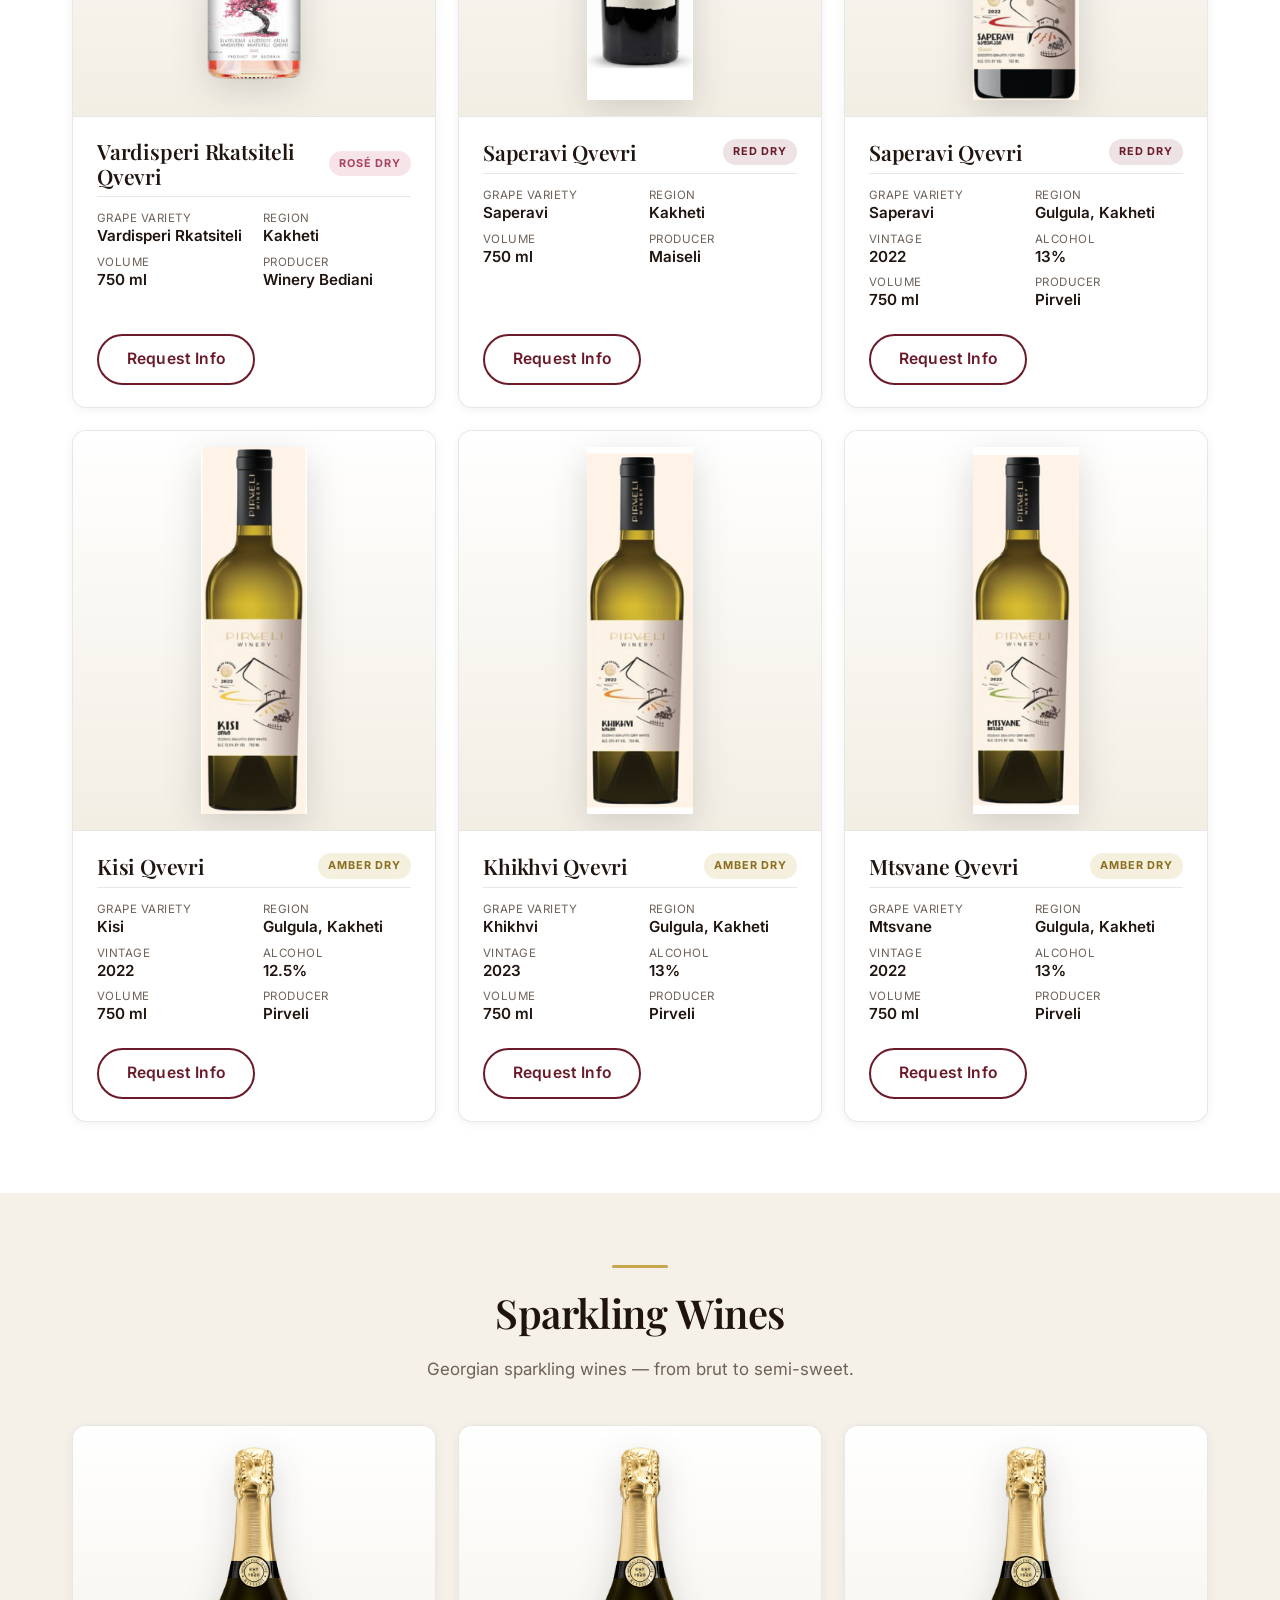
==== commit e72fae39: "Add Maiseli (8) and Pirveli (12) wines to catalogue (now 77 items) Maiseli: name+category only (per " ====
--- a/products.html
+++ b/products.html
@@ -10,7 +10,7 @@
   <link rel="preconnect" href="https://fonts.gstatic.com" crossorigin />
   <link href="https://fonts.googleapis.com/css2?family=Playfair+Display:wght@500;600;700&family=Inter:wght@400;500;600;700&family=Noto+Sans+Georgian:wght@400;500;600;700&display=swap" rel="stylesheet" />
 
-  <link rel="stylesheet" href="css/styles.css?v=6" />
+  <link rel="stylesheet" href="css/styles.css?v=7" />
   <link rel="icon" href="data:image/svg+xml,<svg xmlns='http://www.w3.org/2000/svg' viewBox='0 0 32 32'><rect width='32' height='32' rx='7' fill='%236B1A2A'/><text x='16' y='22' font-size='17' font-family='Georgia,serif' fill='%23C9A84C' text-anchor='middle'>W</text></svg>" />
 </head>
 <body>
@@ -138,8 +138,8 @@
     </div>
   </footer>
 
-  <script src="js/translations.js?v=6"></script>
-  <script src="js/catalog.js?v=6"></script>
-  <script src="js/main.js?v=6"></script>
+  <script src="js/translations.js?v=7"></script>
+  <script src="js/catalog.js?v=7"></script>
+  <script src="js/main.js?v=7"></script>
 </body>
 </html>
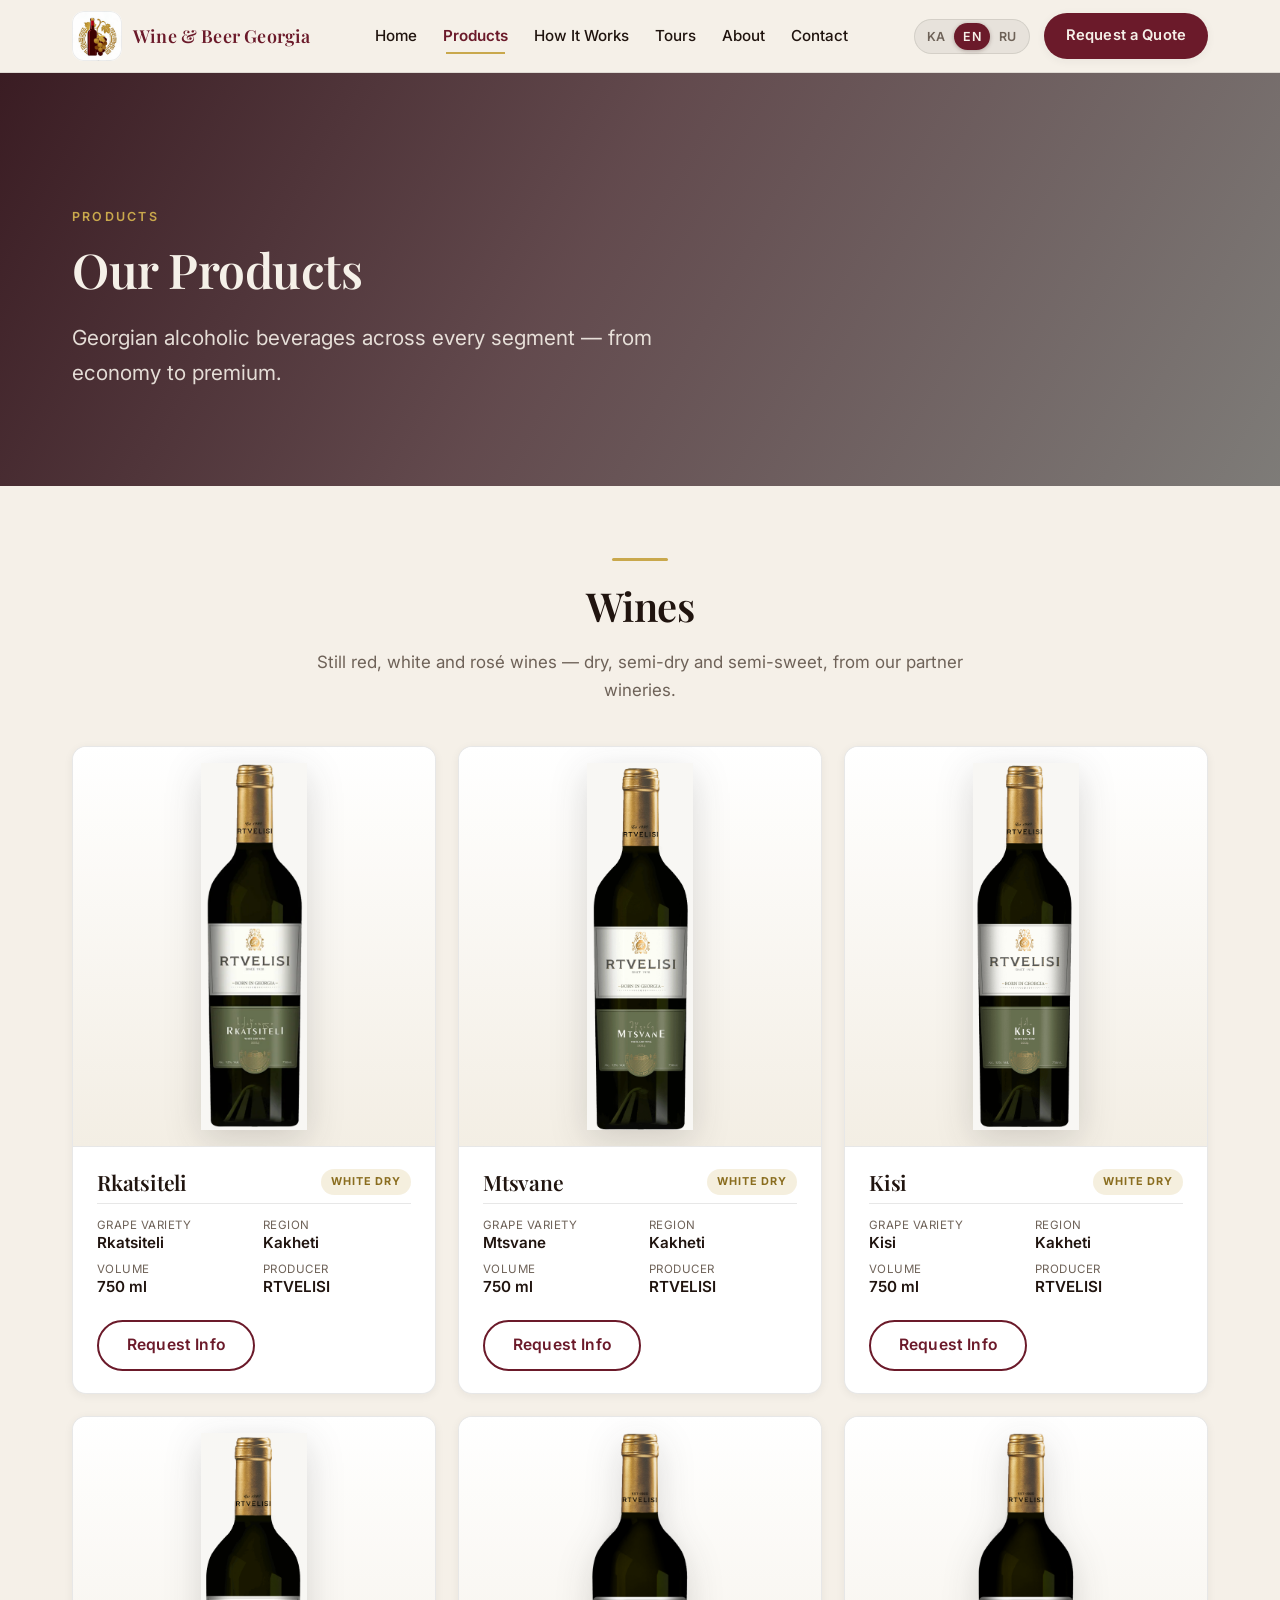
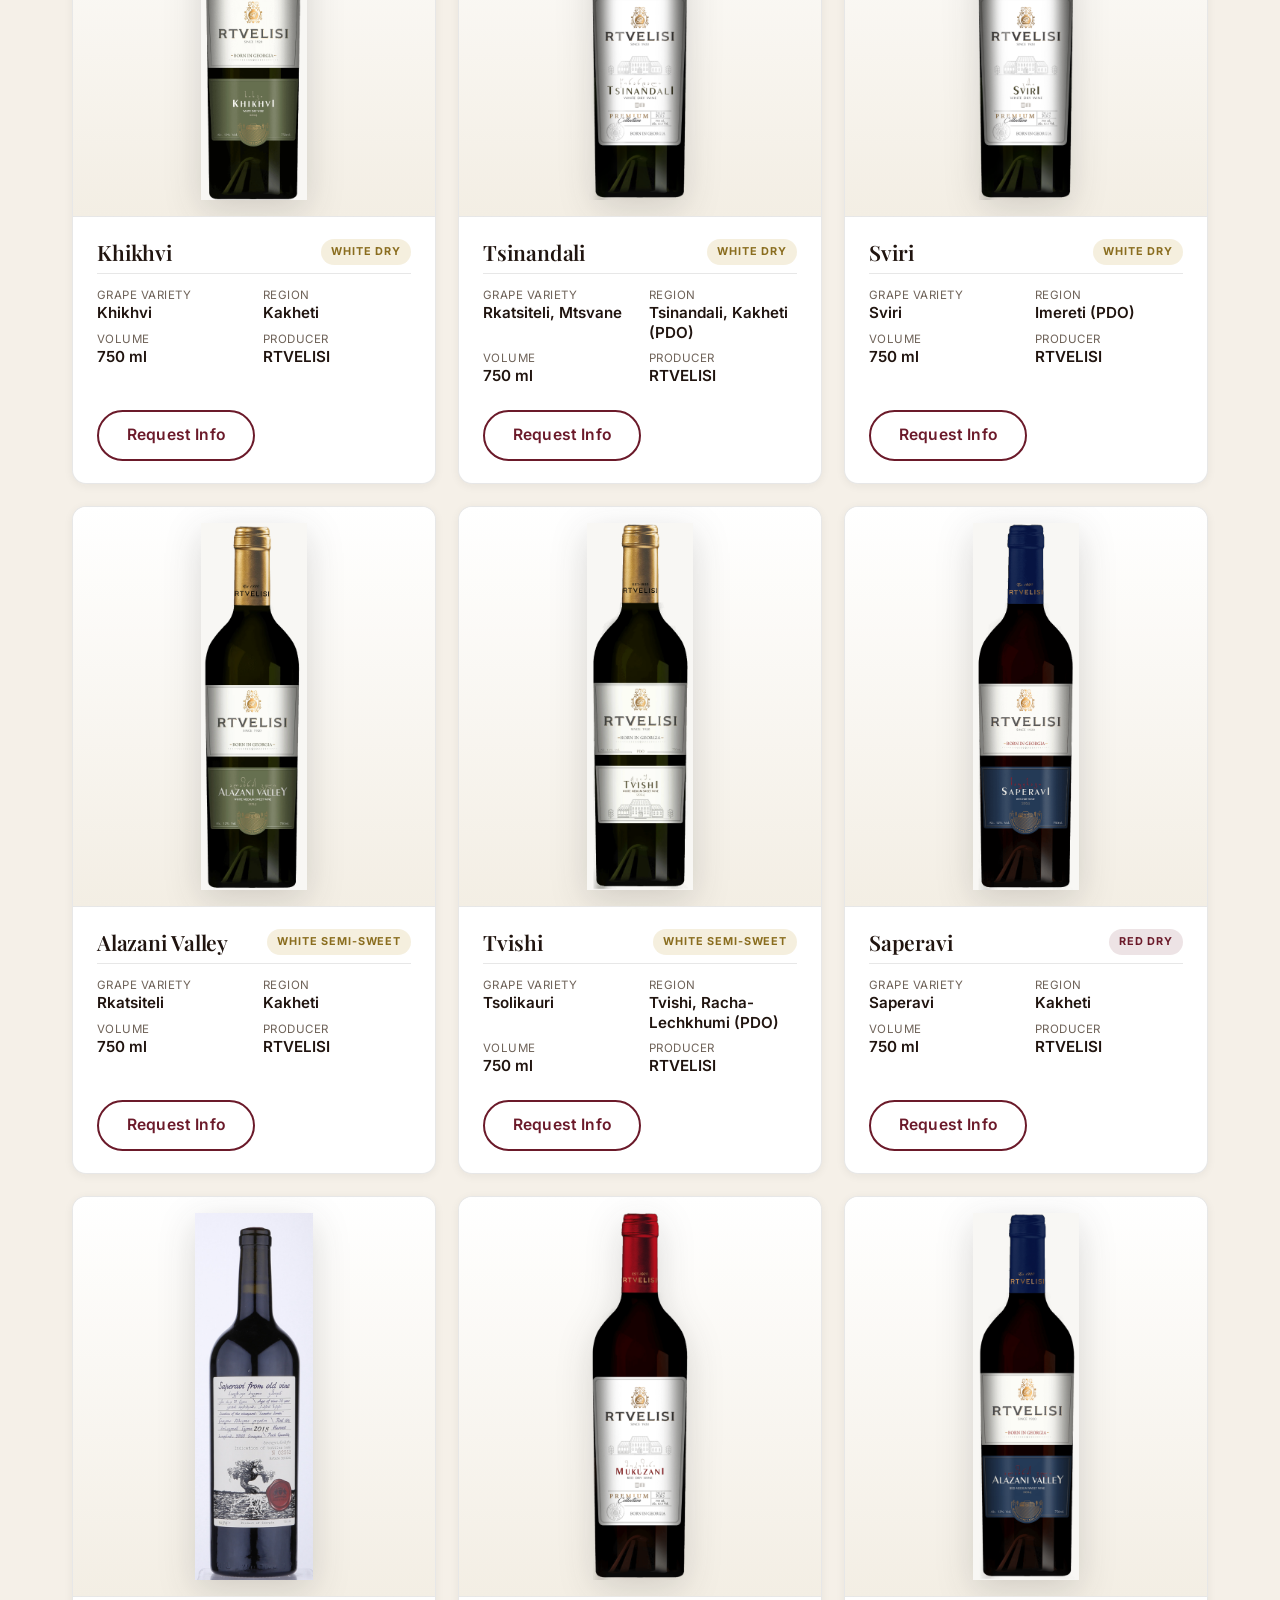
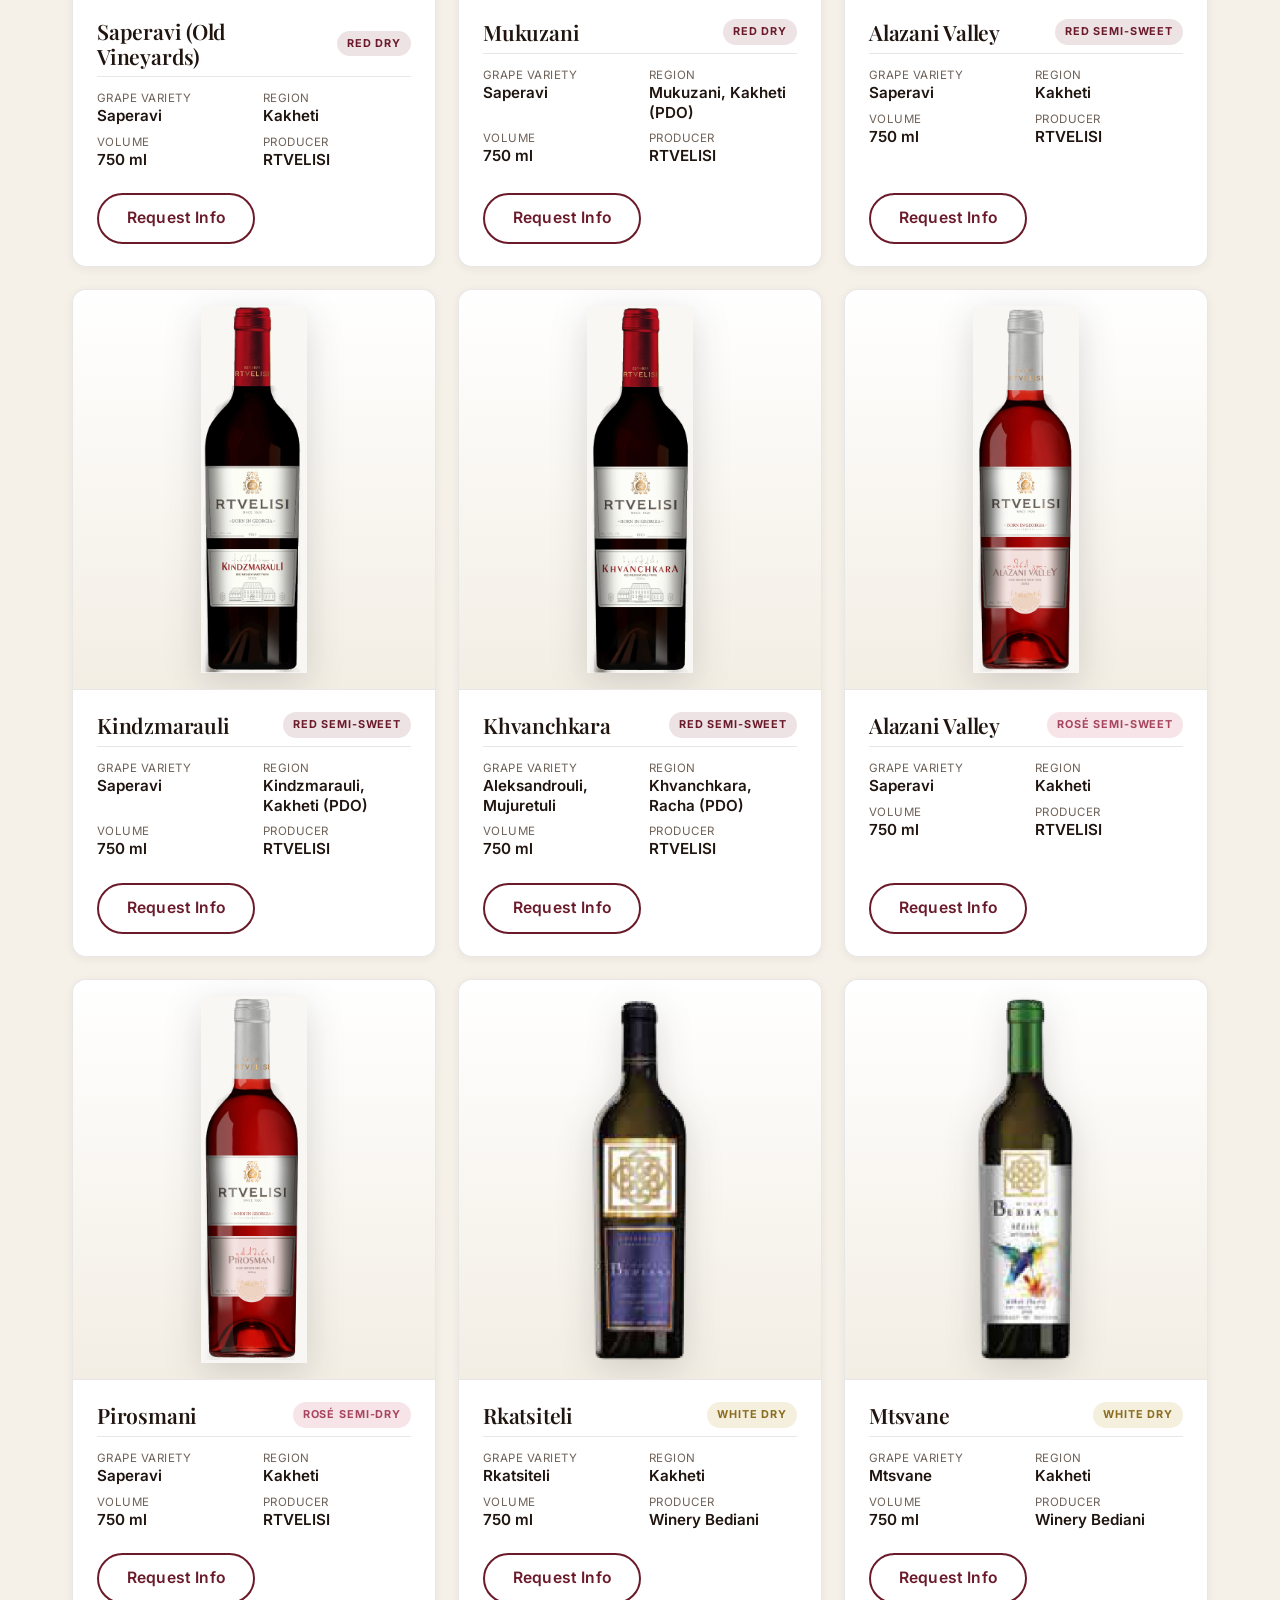
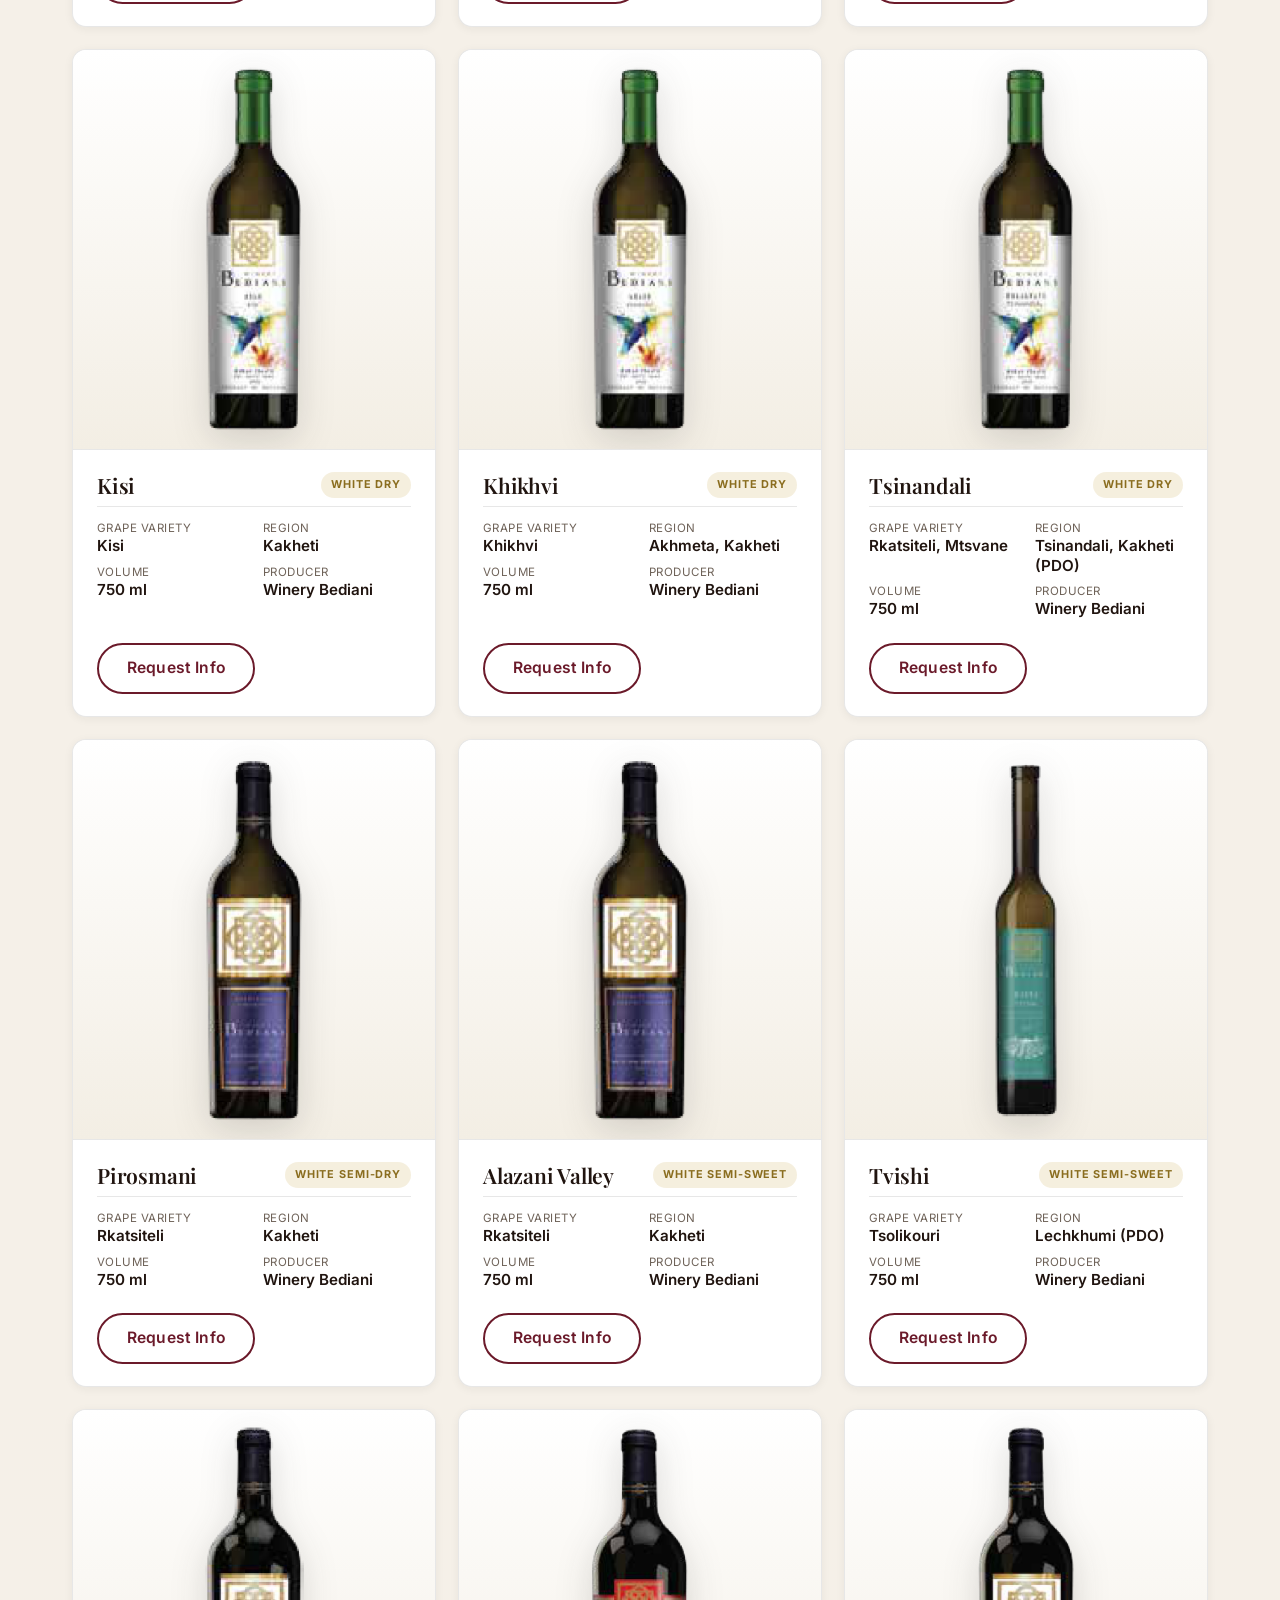
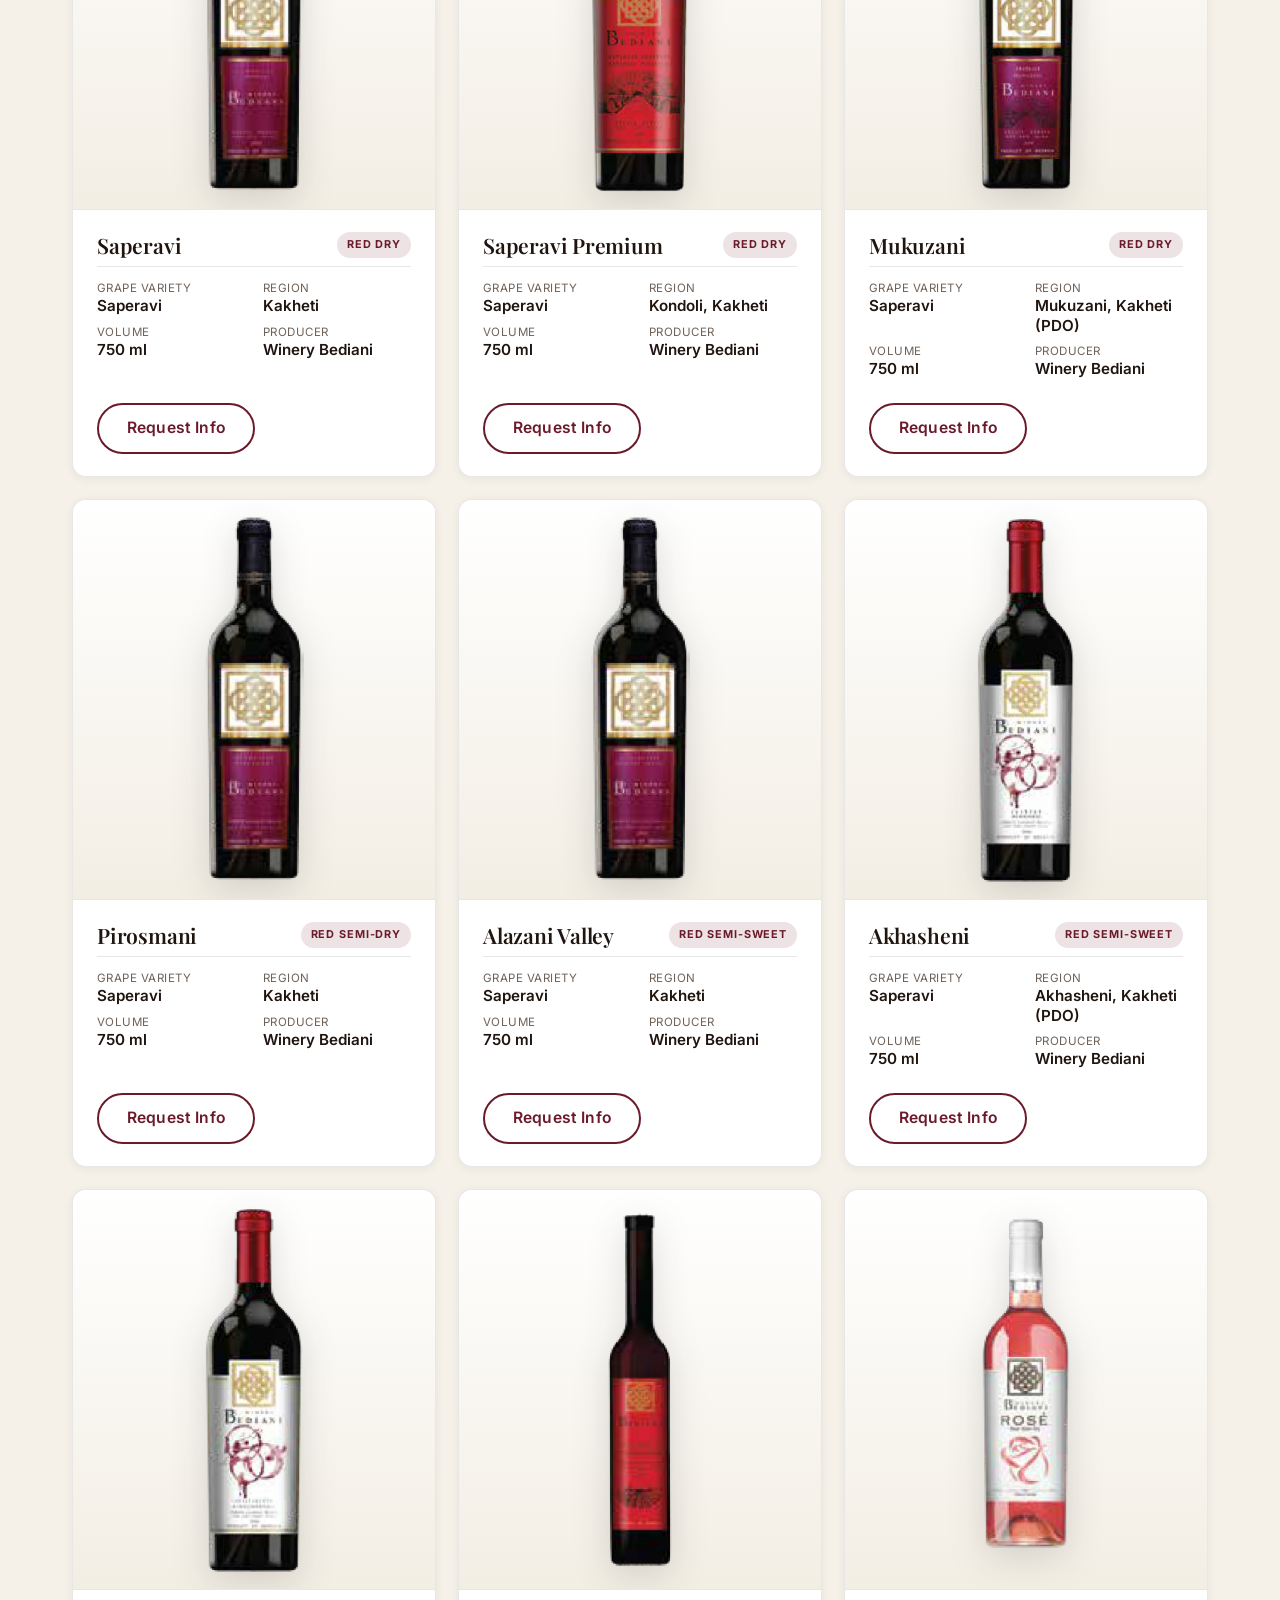
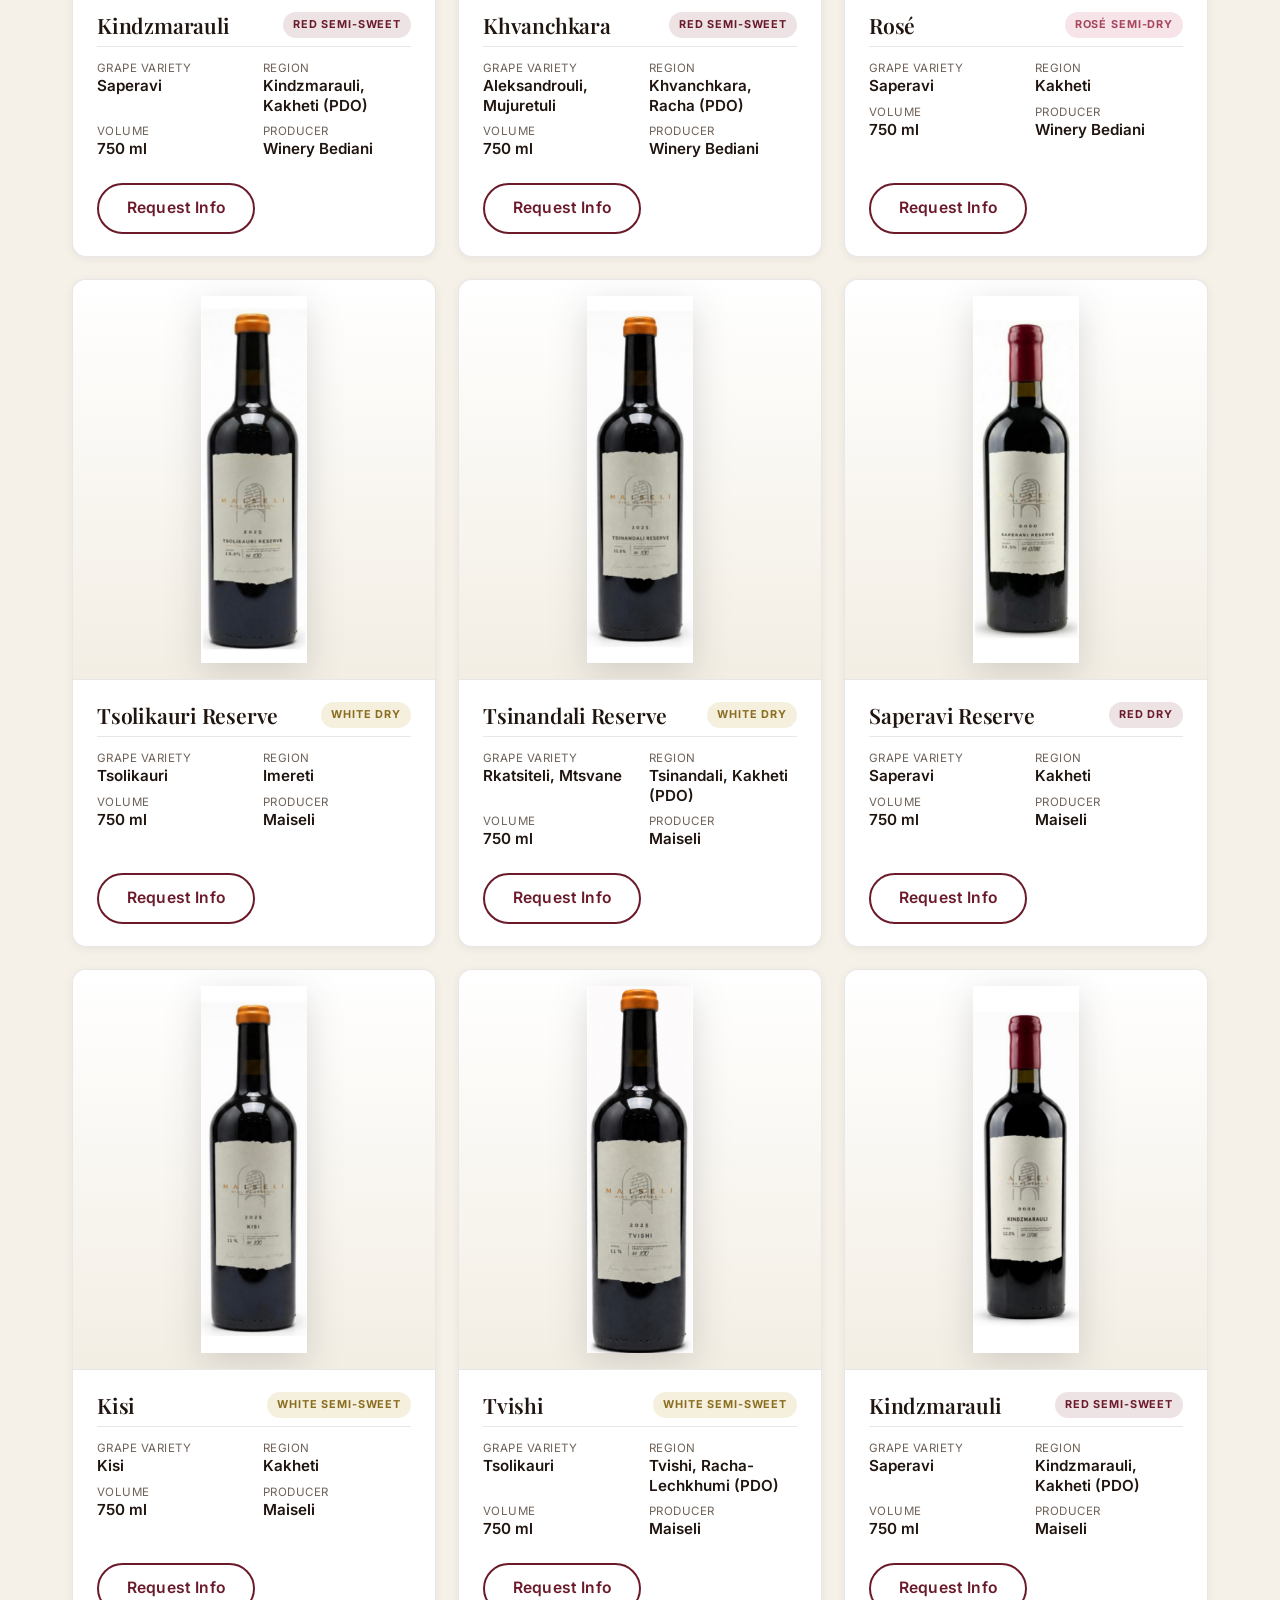
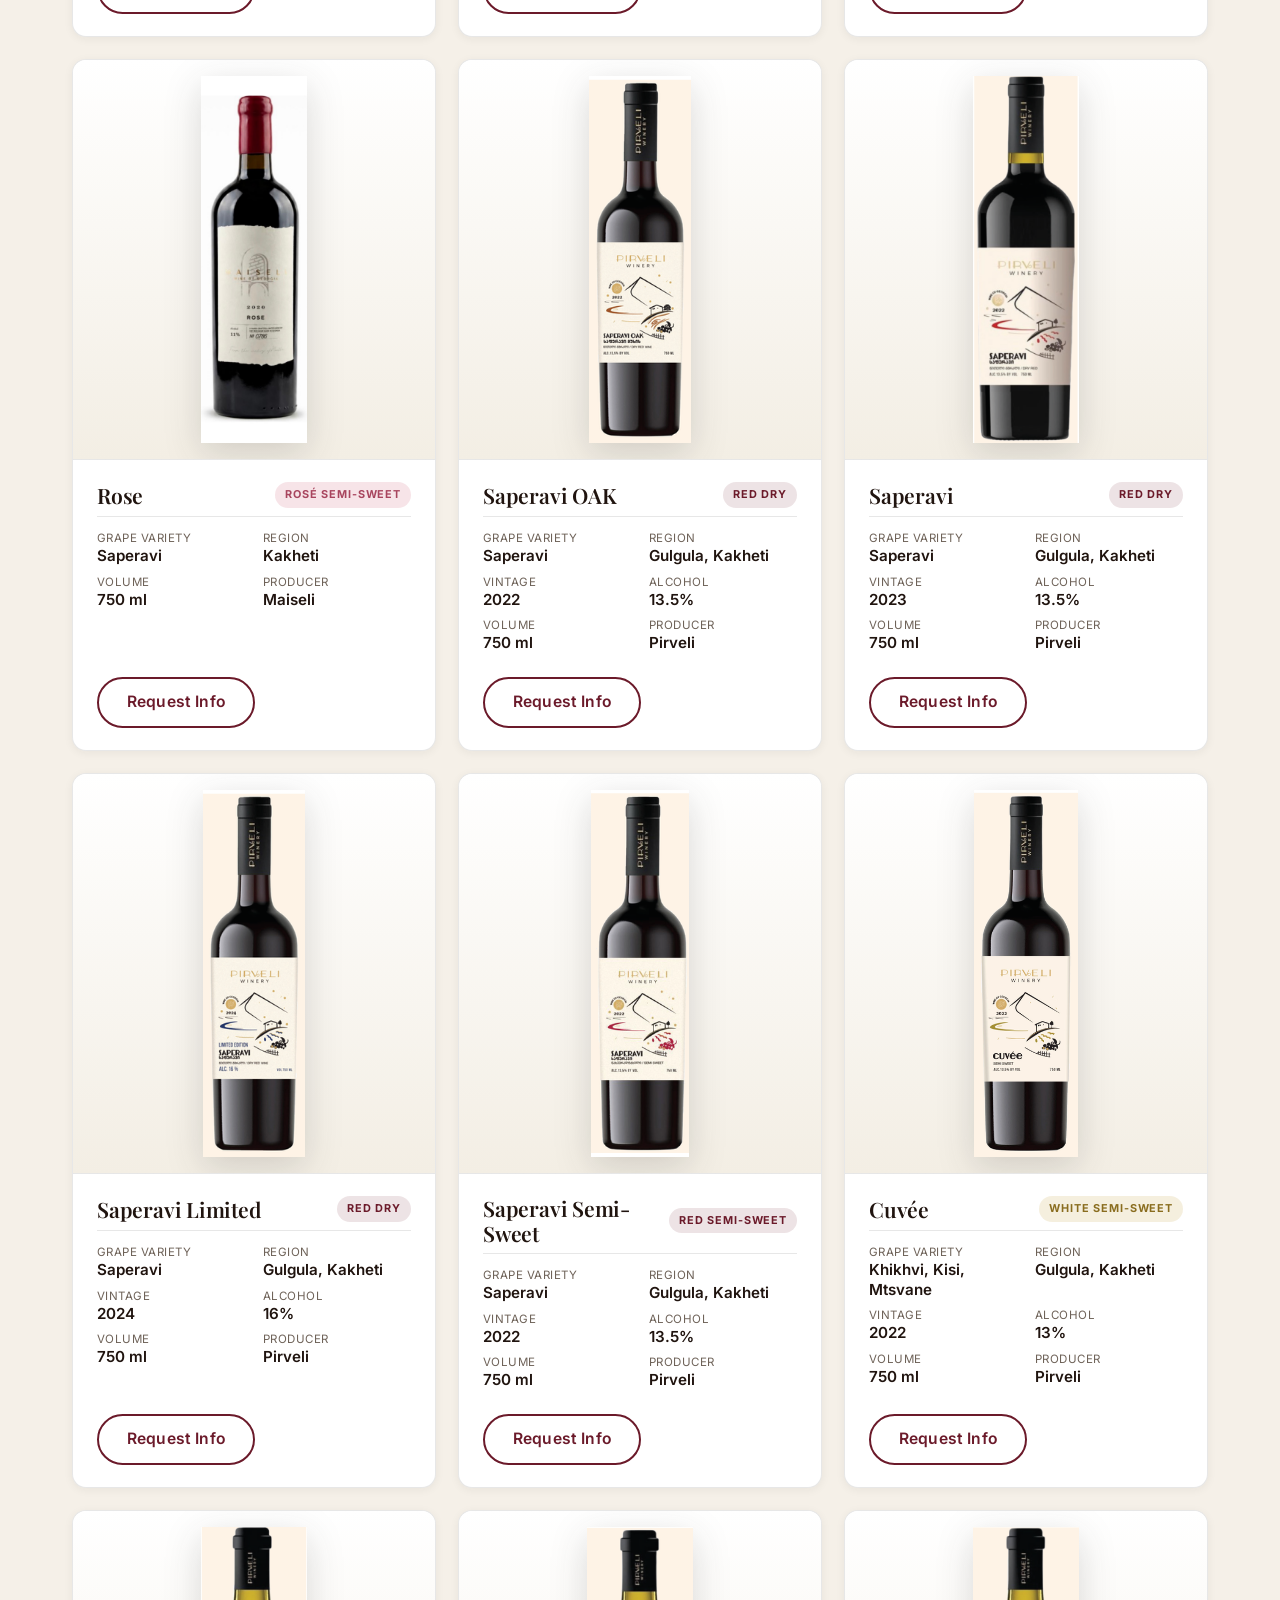
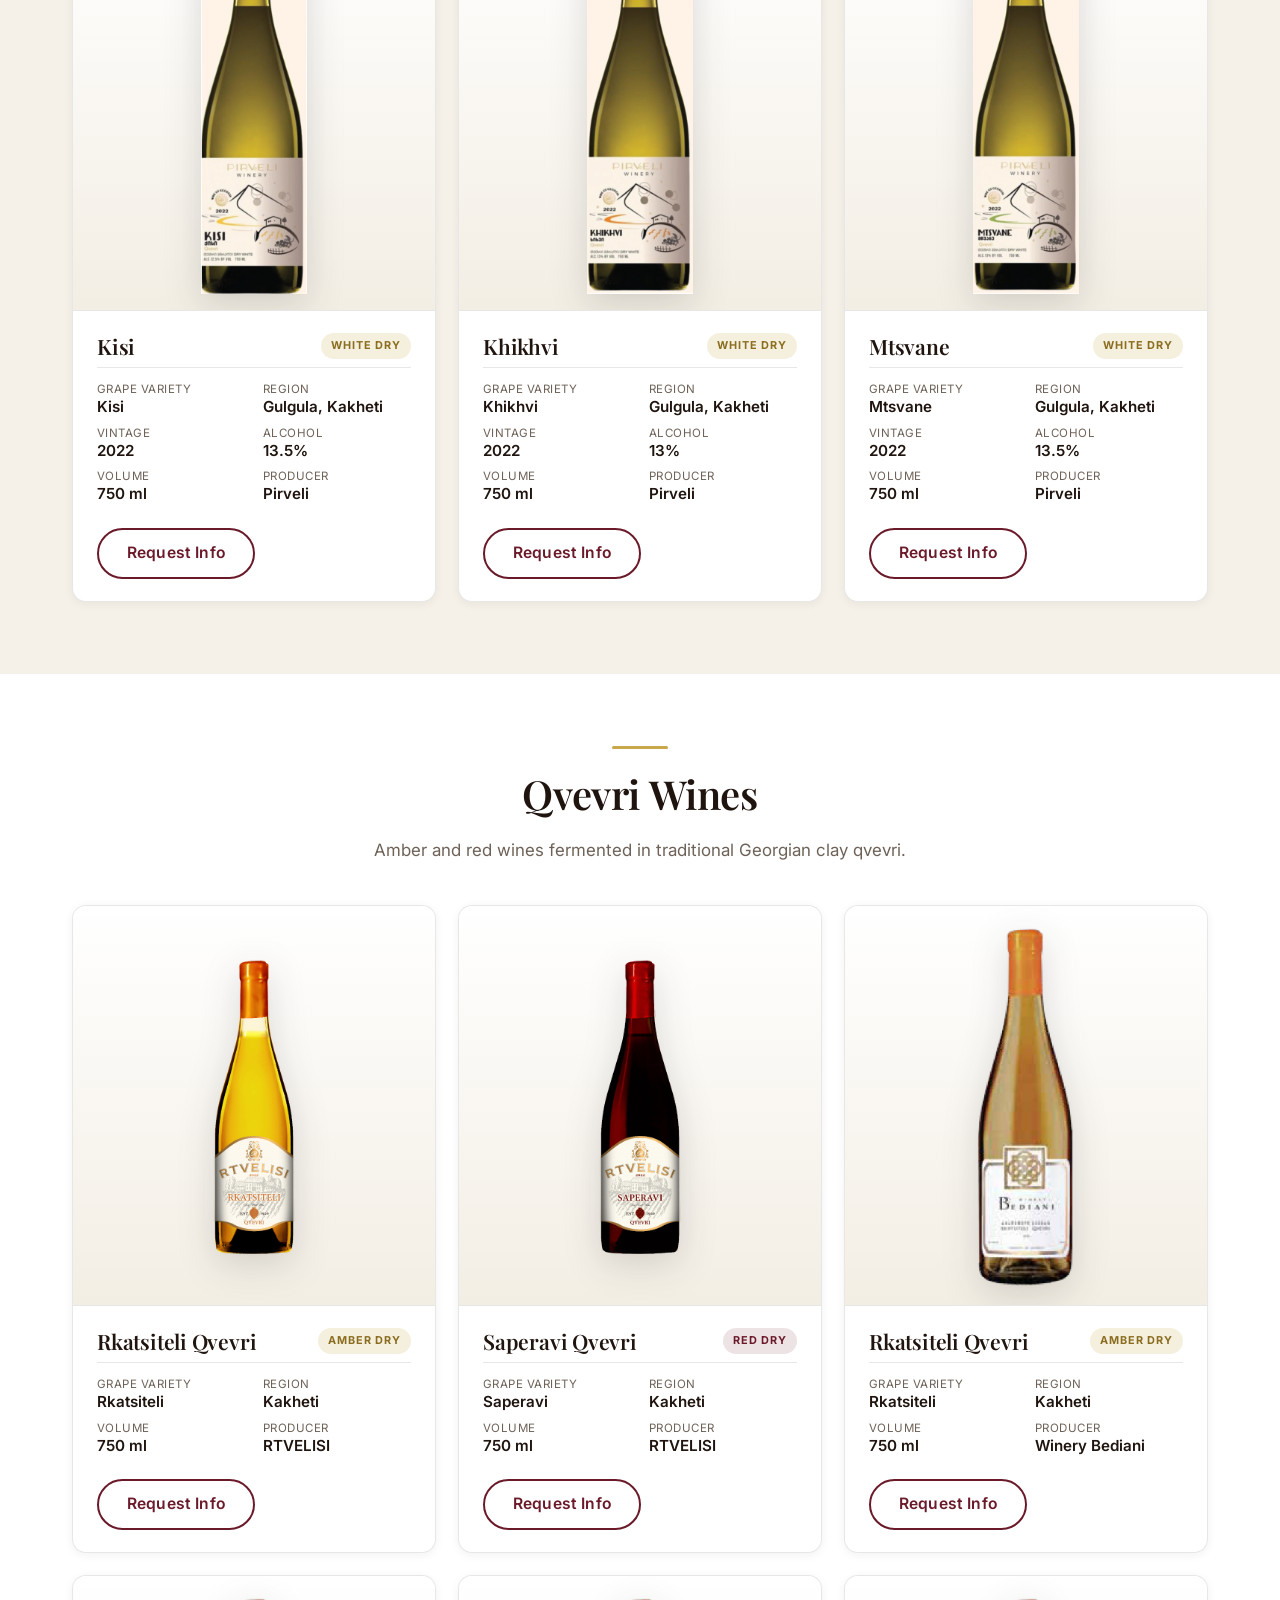
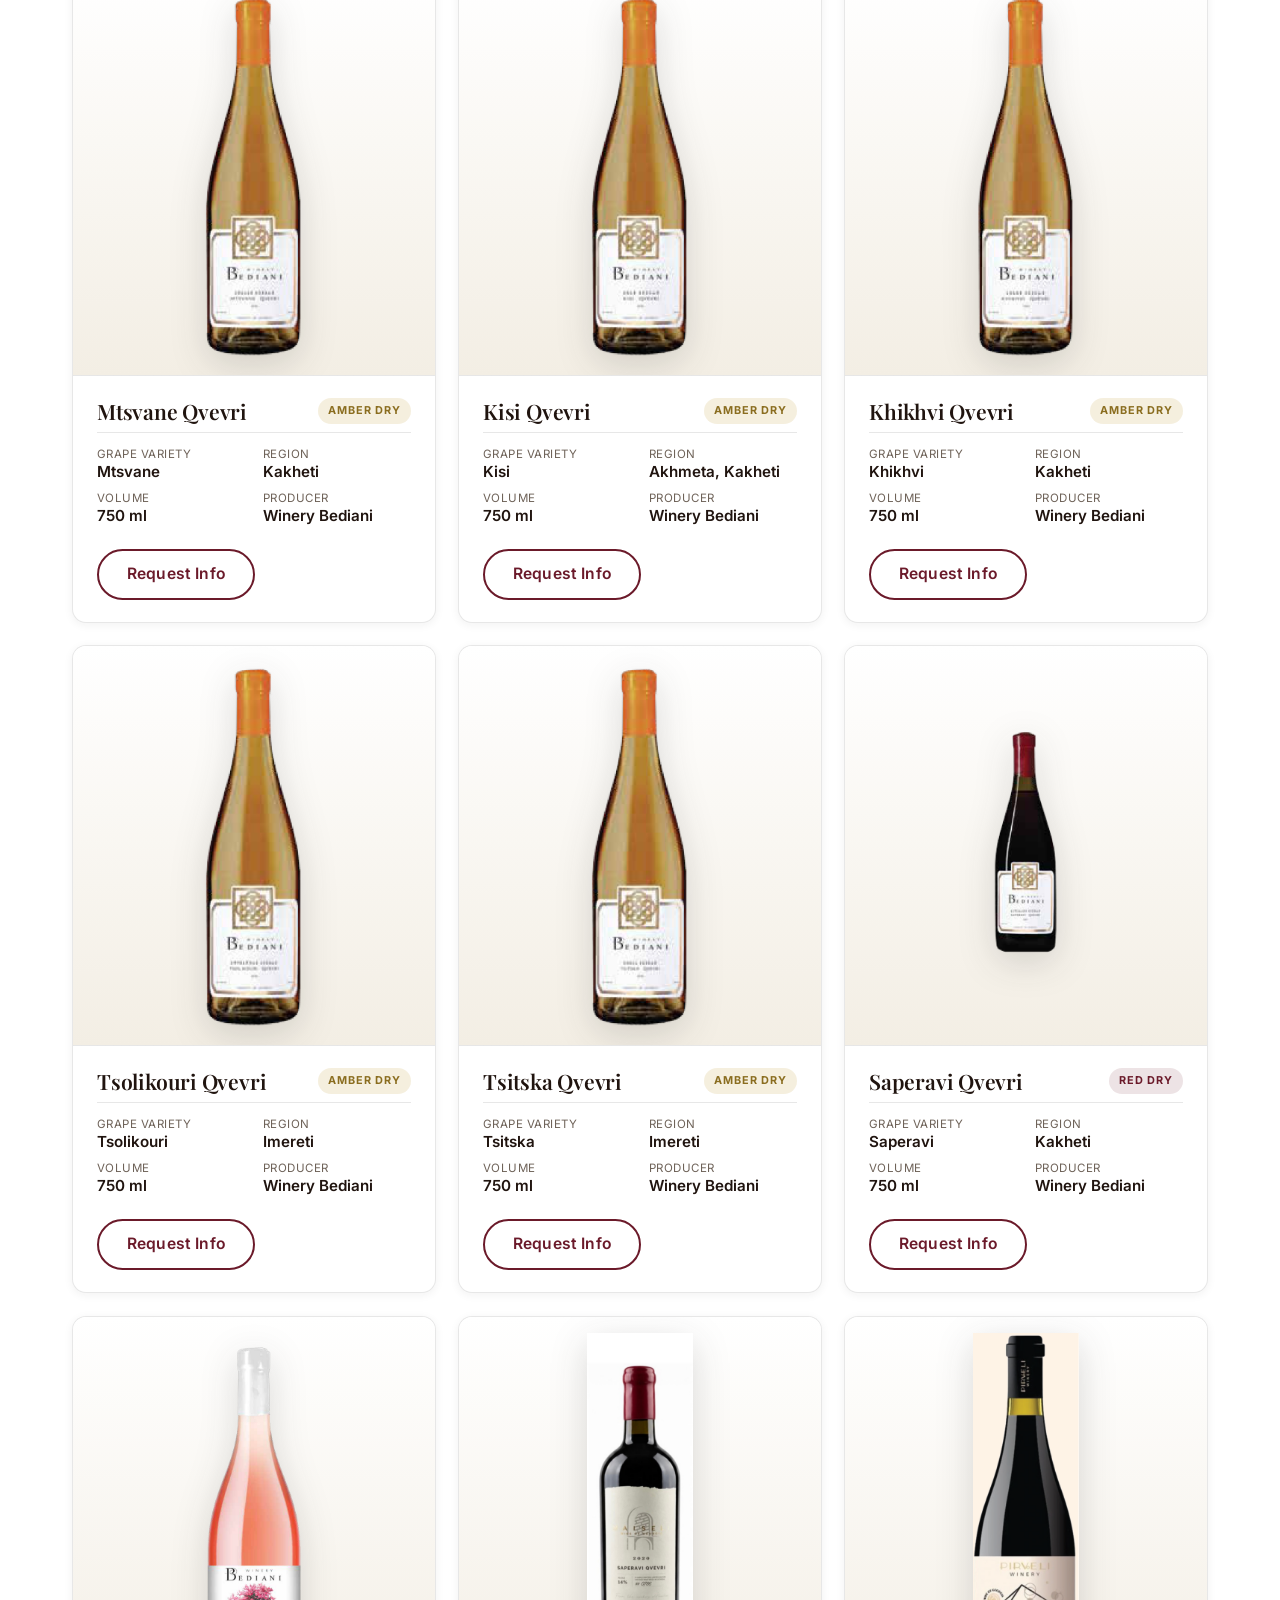
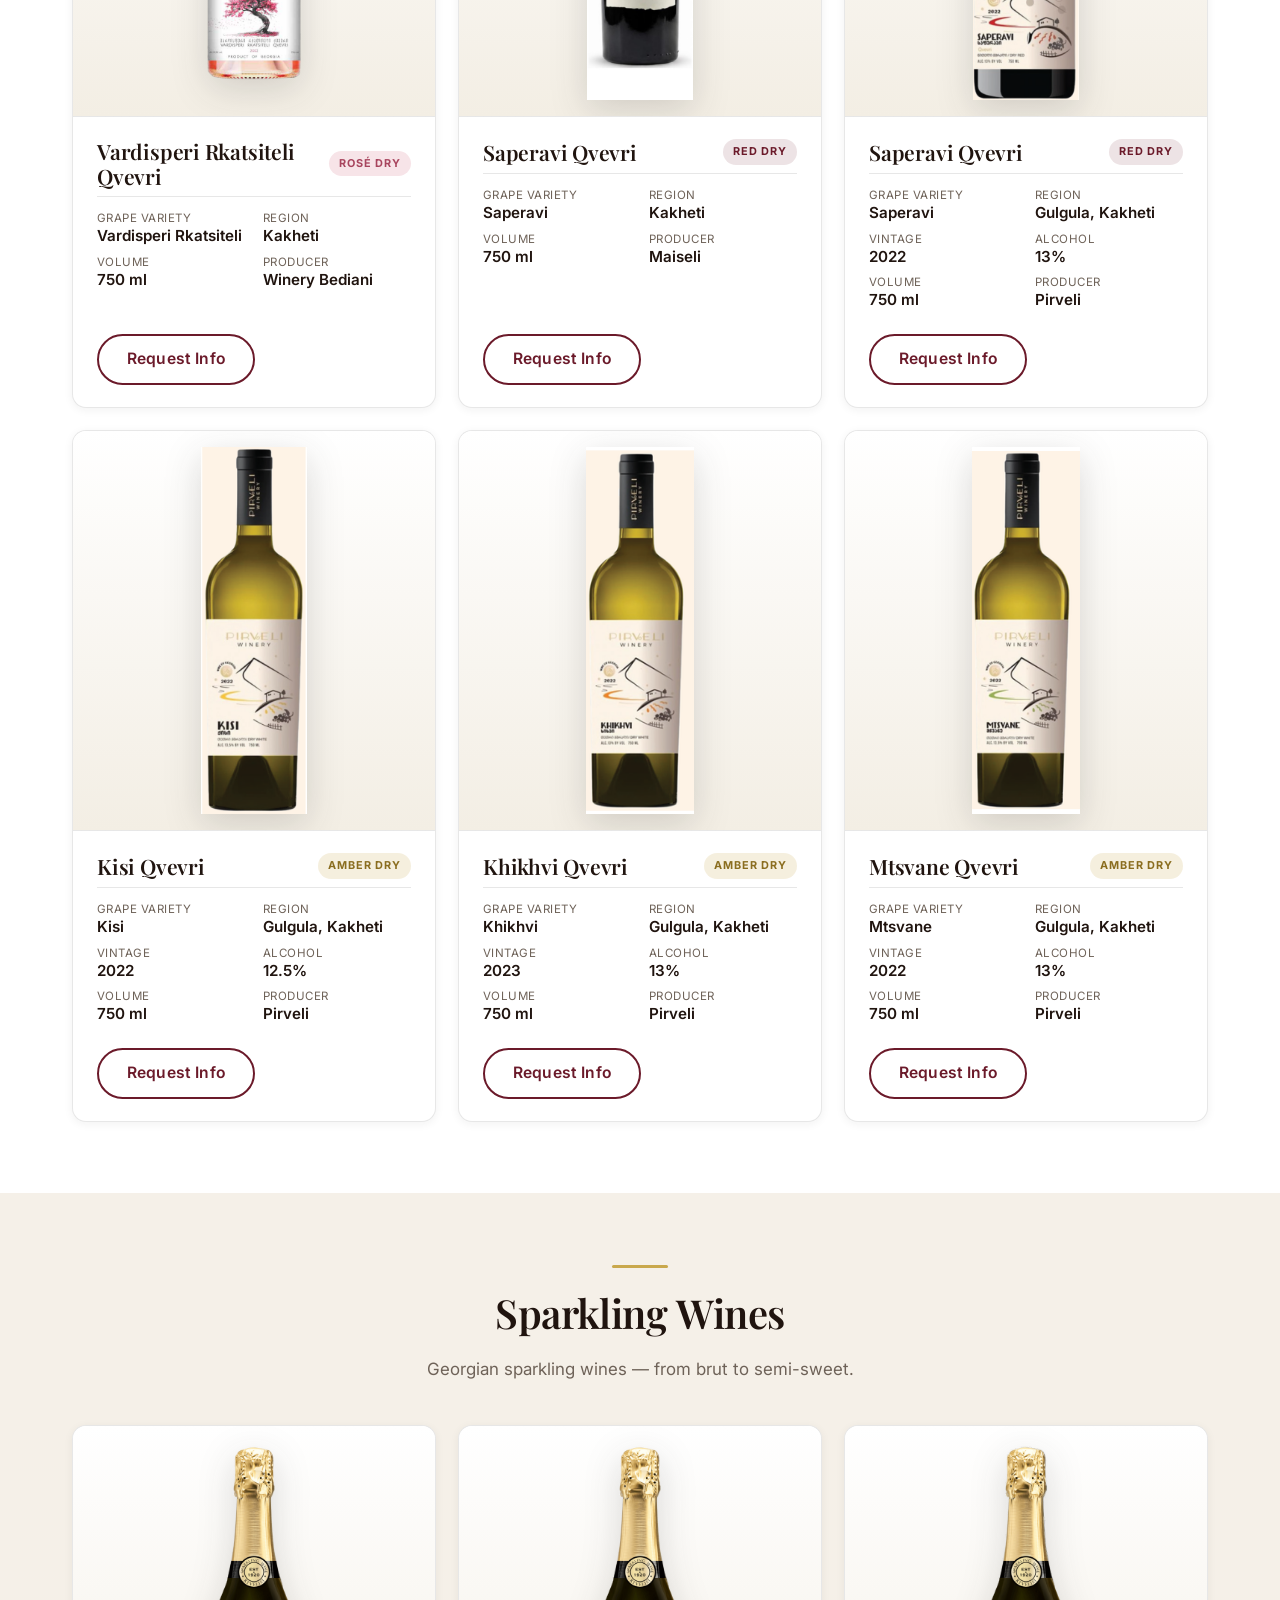
==== commit d1bee673: "Add Mondo Coffee sample section (4 example photos) at bottom of Products page New coffee export line" ====
--- a/products.html
+++ b/products.html
@@ -10,7 +10,7 @@
   <link rel="preconnect" href="https://fonts.gstatic.com" crossorigin />
   <link href="https://fonts.googleapis.com/css2?family=Playfair+Display:wght@500;600;700&family=Inter:wght@400;500;600;700&family=Noto+Sans+Georgian:wght@400;500;600;700&display=swap" rel="stylesheet" />
 
-  <link rel="stylesheet" href="css/styles.css?v=7" />
+  <link rel="stylesheet" href="css/styles.css?v=8" />
   <link rel="icon" href="data:image/svg+xml,<svg xmlns='http://www.w3.org/2000/svg' viewBox='0 0 32 32'><rect width='32' height='32' rx='7' fill='%236B1A2A'/><text x='16' y='22' font-size='17' font-family='Georgia,serif' fill='%23C9A84C' text-anchor='middle'>W</text></svg>" />
 </head>
 <body>
@@ -72,6 +72,36 @@
             <svg viewBox="0 0 24 24" fill="none" stroke="currentColor" stroke-width="1.8" stroke-linecap="round" stroke-linejoin="round"><circle cx="12" cy="12" r="9"/><path d="M12 8h.01M11 11h1v5h1"/></svg>
           </span>
           <p data-i18n="products.note">Full catalogue available upon request. Minimum order: 600 bottles (1 pallet). Mixed orders from different producers available.</p>
+        </div>
+      </div>
+    </section>
+
+    <!-- ===================== MONDO COFFEE (new export line — sample photos) ===================== -->
+    <section class="section section--cream">
+      <div class="container">
+        <div class="section-head section-head--center" data-reveal>
+          <div class="accent-line"></div>
+          <span class="eyebrow" data-i18n="coffee.eyebrow">New — Coffee Export</span>
+          <h2 class="section-title">Mondo Coffee</h2>
+          <p class="section-sub" data-i18n="coffee.sub">Georgian coffee for export — a new line we're adding. A few samples below.</p>
+        </div>
+        <div class="grid coffee-grid">
+          <figure class="coffee-card" data-reveal data-delay="1">
+            <img src="assets/coffee/mondo-1.jpg" alt="Mondo Coffee — packaged coffee" loading="lazy" />
+            <figcaption data-i18n="coffee.cap1">Coffee bags</figcaption>
+          </figure>
+          <figure class="coffee-card" data-reveal data-delay="2">
+            <img src="assets/coffee/mondo-2.jpg" alt="Mondo Coffee — roasted beans" loading="lazy" />
+            <figcaption data-i18n="coffee.cap2">Roasted beans</figcaption>
+          </figure>
+          <figure class="coffee-card" data-reveal data-delay="3">
+            <img src="assets/coffee/mondo-3.jpg" alt="Mondo Coffee — freshly brewed" loading="lazy" />
+            <figcaption data-i18n="coffee.cap3">Freshly brewed</figcaption>
+          </figure>
+          <figure class="coffee-card" data-reveal data-delay="4">
+            <img src="assets/coffee/mondo-4.jpg" alt="Mondo Coffee — espresso" loading="lazy" />
+            <figcaption data-i18n="coffee.cap4">Espresso</figcaption>
+          </figure>
         </div>
       </div>
     </section>
@@ -138,8 +168,8 @@
     </div>
   </footer>
 
-  <script src="js/translations.js?v=7"></script>
-  <script src="js/catalog.js?v=7"></script>
-  <script src="js/main.js?v=7"></script>
+  <script src="js/translations.js?v=8"></script>
+  <script src="js/catalog.js?v=8"></script>
+  <script src="js/main.js?v=8"></script>
 </body>
 </html>
--- a/css/styles.css
+++ b/css/styles.css
@@ -538,6 +538,34 @@
 .wine-specs li b { font-size: 0.95rem; color: var(--ink); font-weight: 600; }
 .wine-body .btn { margin-top: auto; align-self: flex-start; }
 
+/* ------------------------------ Coffee cards ------------------------------ */
+.coffee-grid { grid-template-columns: 1fr; }
+.coffee-card {
+  margin: 0;
+  background: var(--white);
+  border: 1px solid var(--line);
+  border-radius: var(--radius);
+  overflow: hidden;
+  box-shadow: var(--shadow-sm);
+  transition: transform 0.22s var(--ease), box-shadow 0.22s var(--ease);
+}
+.coffee-card:hover { transform: translateY(-4px); box-shadow: var(--shadow-md); }
+.coffee-card img {
+  display: block;
+  width: 100%;
+  aspect-ratio: 4 / 3;
+  object-fit: cover;
+  transition: transform 0.5s var(--ease);
+}
+.coffee-card:hover img { transform: scale(1.05); }
+.coffee-card figcaption {
+  padding: 14px 16px;
+  font-family: var(--font-head);
+  font-size: 1.05rem;
+  color: var(--ink);
+  text-align: center;
+}
+
 /* ------------------------------ Process steps ----------------------------- */
 .steps { display: grid; gap: 18px; counter-reset: step; }
 .step {
@@ -845,6 +873,7 @@
   .grid--2 { grid-template-columns: repeat(2, 1fr); }
   .product-grid { grid-template-columns: repeat(2, 1fr); }
   .wine-grid { grid-template-columns: repeat(2, 1fr); }
+  .coffee-grid { grid-template-columns: repeat(2, 1fr); }
   .stats { grid-template-columns: repeat(4, 1fr); }
 }
 
@@ -852,6 +881,7 @@
   .grid--3 { grid-template-columns: repeat(3, 1fr); }
   .product-grid { grid-template-columns: repeat(3, 1fr); }
   .wine-grid { grid-template-columns: repeat(3, 1fr); }
+  .coffee-grid { grid-template-columns: repeat(4, 1fr); }
   .split { grid-template-columns: 1.05fr 1fr; gap: 48px; }
   .split--reverse .split-media { order: 2; }
   .contact-grid { grid-template-columns: 1.25fr 1fr; align-items: start; }
